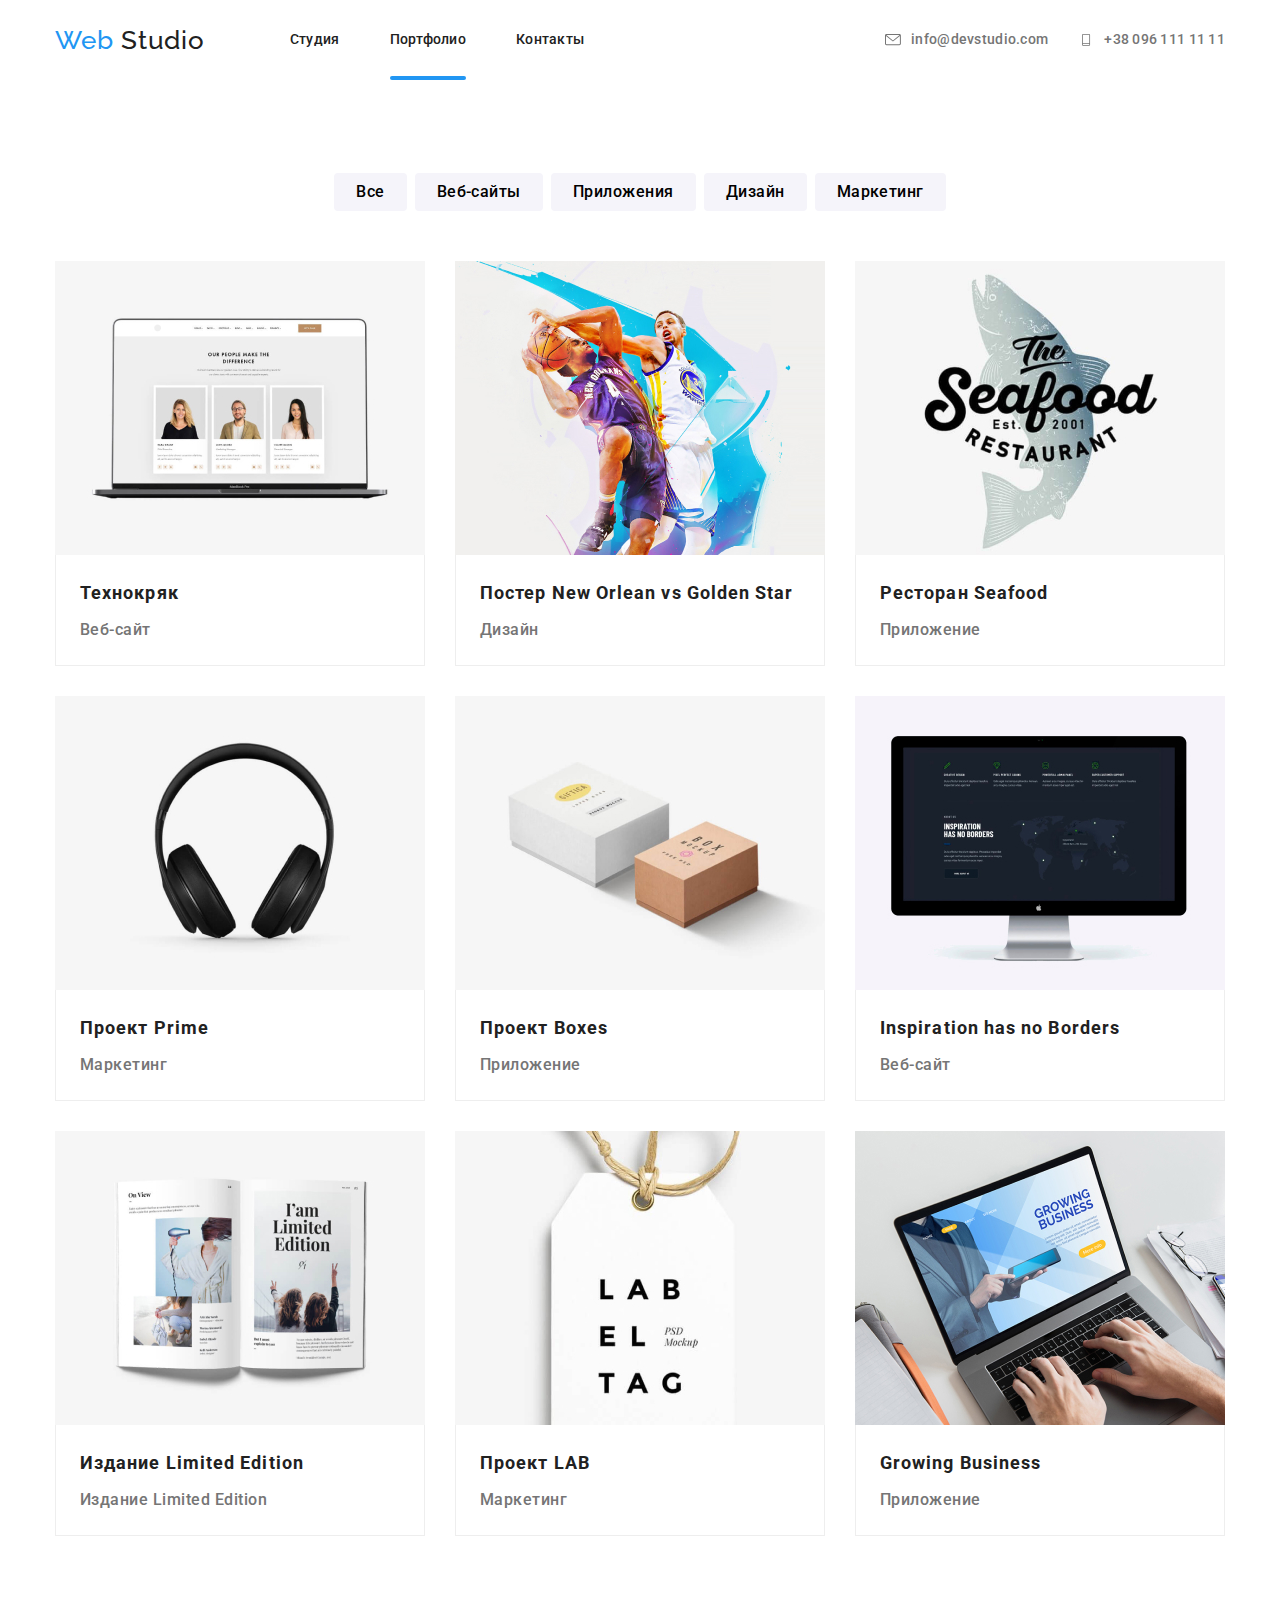
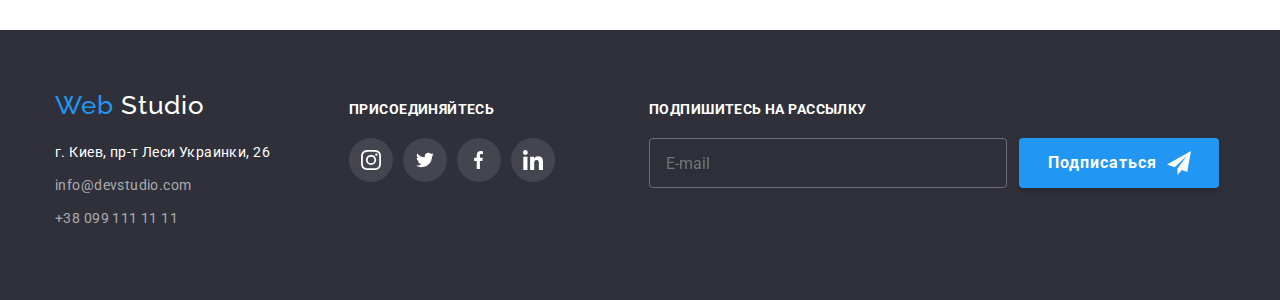
==== portfolio.html @ ef2b8e20 "Добавляет файлы Веб-студии" ====
<!DOCTYPE html>
<html lang="ru">
  <head>
    <meta charset="UTF-8" />
    <meta name="viewport" content="width=device-width, initial-scale=1.0" />
    <title>WebStudio</title>
    <link
      href="https://fonts.googleapis.com/css2?family=Raleway:wght@700&family=Roboto:wght@400;500;700;900&display=swap"
      rel="stylesheet"
    />
    <link rel="stylesheet" href="./css/normalize.css" />
    <link rel="stylesheet" href="./css/portfolio.min.css" />
  </head>

  <body>
    <header class="portfolio header">
      <div class="container">
        <nav class="navigation">
          <a class="logo link" href="./index.html" lang="en"
            ><span class="logo-web-part">Web </span>Studio</a
          >
          <ul class="site-nav list">
            <li class="nav-item">
              <a class="link" href="./index.html">Студия</a>
            </li>
            <li class="nav-item">
              <a class="link current" href="">Портфолио</a>
            </li>
            <li class="nav-item"><a class="link" href="">Контакты</a></li>
          </ul>
        </nav>
        <ul class="contacts-list list">
          <li class="contact-item">
            <a class="link" href="mailto:info@devstudio.com">
              <svg class="link-icon">
                <use href="./images/sprite.svg#icon-email-sign"></use>
              </svg>
              <span>info@devstudio.com</span>
            </a>
          </li>
          <li class="contact-item">
            <a class="link" href="tel:+380961111111">
              <svg class="link-icon">
                <use href="./images/sprite.svg#icon-phone-sign"></use>
              </svg>
              <span>+38 096 111 11 11</span></a
            >
          </li>
        </ul>
      </div>
    </header>

    <main>
      <div class="container">
        <h1 class="page-name">Портфолио</h1>

        <ul class="filters list">
          <li class="item">
            <button class="filter-button" type="button">Все</button>
          </li>
          <li class="item">
            <button class="filter-button" type="button">Веб-сайты</button>
          </li>
          <li class="item">
            <button class="filter-button" type="button">Приложения</button>
          </li>
          <li class="item">
            <button class="filter-button" type="button">Дизайн</button>
          </li>
          <li class="item">
            <button class="filter-button" type="button">Маркетинг</button>
          </li>
        </ul>
        <ul class="projects list">
          <li class="description">
            <a class="projects-item link" href="">
              <div class="project-card">
                <img
                  class="image"
                  src="./images/portfolio/technokryack.jpg"
                  alt="Ноутбук с открытым сайтом Технокряк"
                />
                <div class="overlay">
                  <p class="text">
                    Технокряк это современная площадка распространения
                    коронавируса. Компании используют эту платформу для
                    цифрового шпионажа и атак на защищённые сервера конкурентов.
                  </p>
                </div>
              </div>
              <div class="project-section">
                <h2 class="project-name">Технокряк</h2>
                <p class="project-type">Веб-сайт</p>
              </div>
            </a>
          </li>
          <li class="description">
            <a class="projects-item link" href="">
              <div class="project-card">
                <img
                  class="image"
                  src="./images/portfolio/new-orlean-vs-golden-star.jpg"
                  alt="Постер"
                />
                <div class="overlay">
                  <p class="text">
                    Технокряк это современная площадка распространения
                    коронавируса. Компании используют эту платформу для
                    цифрового шпионажа и атак на защищённые сервера конкурентов.
                  </p>
                </div>
              </div>
              <div class="project-section">
                <h2 class="project-name">
                  Постер <span lang="en">New Orlean vs Golden Star</span>
                </h2>
                <p class="project-type">Дизайн</p>
              </div>
            </a>
          </li>
          <li class="description">
            <a class="projects-item link" href="">
              <div class="project-card">
                <img
                  class="image"
                  src="./images/portfolio/sea-food-restaurant.jpg"
                  alt="Эмблема ресторана"
                />
                <div class="overlay">
                  <p class="text">
                    Технокряк это современная площадка распространения
                    коронавируса. Компании используют эту платформу для
                    цифрового шпионажа и атак на защищённые сервера конкурентов.
                  </p>
                </div>
              </div>
              <div class="project-section">
                <h2 class="project-name">
                  Ресторан <span lang="en">Seafood</span>
                </h2>
                <p class="project-type">Приложение</p>
              </div>
            </a>
          </li>
          <li class="description">
            <a class="projects-item link" href="">
              <div class="project-card">
                <img
                  class="image"
                  src="./images/portfolio/prime-project.jpg"
                  alt="Наушники"
                />
                <div class="overlay">
                  <p class="text">
                    Технокряк это современная площадка распространения
                    коронавируса. Компании используют эту платформу для
                    цифрового шпионажа и атак на защищённые сервера конкурентов.
                  </p>
                </div>
              </div>
              <div class="project-section">
                <h2 class="project-name">
                  Проект <span lang="en">Prime</span>
                </h2>
                <p class="project-type">Маркетинг</p>
              </div>
            </a>
          </li>
          <li class="description">
            <a class="projects-item link" href="">
              <div class="project-card">
                <img
                  class="image"
                  src="./images/portfolio/boxes-project.jpg"
                  alt="Коробки"
                />
                <div class="overlay">
                  <p class="text">
                    Технокряк это современная площадка распространения
                    коронавируса. Компании используют эту платформу для
                    цифрового шпионажа и атак на защищённые сервера конкурентов.
                  </p>
                </div>
              </div>
              <div class="project-section">
                <h2 class="project-name">
                  Проект <span lang="en">Boxes</span>
                </h2>
                <p class="project-type">Приложение</p>
              </div>
            </a>
          </li>
          <li class="description">
            <a class="projects-item link" href="">
              <div class="project-card">
                <img
                  class="image"
                  src="./images/portfolio/inspiration-has-no-borders.jpg"
                  alt="Экран компьютера с открытым приложением"
                />
                <div class="overlay">
                  <p class="text">
                    Технокряк это современная площадка распространения
                    коронавируса. Компании используют эту платформу для
                    цифрового шпионажа и атак на защищённые сервера конкурентов.
                  </p>
                </div>
              </div>
              <div class="project-section">
                <h2 class="project-name" lang="en">
                  Inspiration has no Borders
                </h2>
                <p class="project-type">Веб-сайт</p>
              </div>
            </a>
          </li>
          <li class="description">
            <a class="projects-item link" href="">
              <div class="project-card">
                <img
                  class="image"
                  src="./images/portfolio/limited-edition.jpg"
                  alt="Открытый журнал"
                />
                <div class="overlay">
                  <p class="text">
                    Технокряк это современная площадка распространения
                    коронавируса. Компании используют эту платформу для
                    цифрового шпионажа и атак на защищённые сервера конкурентов.
                  </p>
                </div>
              </div>
              <div class="project-section">
                <h2 class="project-name">
                  Издание <span lang="en">Limited Edition</span>
                </h2>
                <p class="project-type">Издание Limited Edition</p>
              </div>
            </a>
          </li>
          <li class="description">
            <a class="projects-item link" href="">
              <div class="project-card">
                <img
                  class="image"
                  src="./images/portfolio/lab-project.jpg"
                  alt="Эмблема проекта ЛАБ"
                />
                <div class="overlay">
                  <p class="text">
                    Технокряк это современная площадка распространения
                    коронавируса. Компании используют эту платформу для
                    цифрового шпионажа и атак на защищённые сервера конкурентов.
                  </p>
                </div>
              </div>
              <div class="project-section">
                <h2 class="project-name">Проект <span lang="en">LAB</span></h2>
                <p class="project-type">Маркетинг</p>
              </div>
            </a>
          </li>
          <li class="description">
            <a class="projects-item link" href="">
              <div class="project-card">
                <img
                  class="image"
                  src="./images/portfolio/groving-business.jpg"
                  alt="Экран ноутбука с главной страницей Growing Business"
                />
                <div class="overlay">
                  <p class="text">
                    Технокряк это современная площадка распространения
                    коронавируса. Компании используют эту платформу для
                    цифрового шпионажа и атак на защищённые сервера конкурентов.
                  </p>
                </div>
              </div>
              <div class="project-section">
                <h2 class="project-name" lang="en">Growing Business</h2>
                <p class="project-type">Приложение</p>
              </div>
            </a>
          </li>
        </ul>
      </div>
    </main>

    <footer class="footer">
      <div class="container">
        <div class="main-info-container">
          <a class="logo link footer" href="" lang="en"
            ><span class="logo-web-part">Web </span>Studio</a
          >
          <ul class="footer-contacts-list list">
            <li class="item">
              <address>
                <a
                  class="location link"
                  href="https://goo.gl/maps/ciebktakedEawtVe7"
                  target="_blank"
                  >г. Киев, пр-т Леси Украинки, 26</a
                >
              </address>
            </li>
            <li class="item">
              <a class="footer-contacts link" href="mailto:info@example.com"
                >info@devstudio.com</a
              >
            </li>
            <li class="item">
              <a class="footer-contacts link" href="tel:+380991111111"
                >+38 099 111 11 11</a
              >
            </li>
          </ul>
        </div>
        <div class="join-us-container">
          <p class="join-us-text">Присоединяйтесь</p>
          <ul class="social-nw list">
            <li class="item">
              <a
                class="social-nw-link"
                href=""
                aria-label="Страница в Инстаграм"
              >
                <svg class="nw-icon" width="20" height="20">
                  <use href="./images/sprite.svg#icon-instagram-icon"></use>
                </svg>
              </a>
            </li>
            <li class="item">
              <a class="social-nw-link" href="" aria-label="Страница в Твиттер">
                <svg class="nw-icon" width="20" height="16">
                  <use href="./images/sprite.svg#icon-twitter-icon"></use>
                </svg>
              </a>
            </li>
            <li class="item">
              <a class="social-nw-link" href="" aria-label="Страница в Фейсбук">
                <svg class="nw-icon" width="10" height="20">
                  <use href="./images/sprite.svg#icon-facebook-icon"></use>
                </svg>
              </a>
            </li>
            <li class="item">
              <a
                class="social-nw-link"
                href=""
                aria-label="Страница в ЛинкедИн"
              >
                <svg class="nw-icon" width="20" height="20">
                  <use href="./images/sprite.svg#icon-linkedin-icon"></use>
                </svg>
              </a>
            </li>
          </ul>
        </div>
        <div class="subscribe-container">
          <p class="join-us-text">Подпишитесь на рассылку</p>
          <form action="#" class="subscribe form">
            <label class="form-field">
              <input
                class="subscribe-email"
                id="email"
                type="email"
                name="email"
                id=""
                placeholder="E-mail"
              />
            </label>
            <button class="button" type="submit">Подписаться</button>
          </form>
        </div>
      </div>
    </footer>
  </body>
</html>
---- css/portfolio.min.css ----
.modal-close,.social-nw.list .social-nw-link{display:-webkit-box;display:-ms-flexbox;display:flex;-webkit-box-pack:center;-ms-flex-pack:center;justify-content:center;-webkit-box-align:center;-ms-flex-align:center;align-items:center}.site-nav .nav-item .link,.contact-item .link{font-weight:500;font-size:14px;line-height:1.14;letter-spacing:0.02em}html{-webkit-box-sizing:border-box;box-sizing:border-box}*,*::before,*::after{-webkit-box-sizing:inherit;box-sizing:inherit;margin:0;padding:0}body{color:#212121;background-color:#fff;font-family:Roboto}h1{margin-top:0;margin-bottom:0}.image{display:block}.list{list-style:none;padding-left:0;padding-right:0;margin-top:0;margin-bottom:0}.link{font-style:normal;text-decoration:none}.container{width:1200px;padding-right:15px;padding-left:15px;margin-right:auto;margin-left:auto}.section-title{font-weight:700;font-size:36px;line-height:1.16;letter-spacing:.03em;color:#212121;text-align:center;margin-bottom:50px}.button{color:#fff;background-color:#2196f3;font-weight:700;font-size:16px;line-height:1.88;letter-spacing:.06em;text-align:center;-webkit-box-shadow:0px 4px 4px rgba(0,0,0,0.15);box-shadow:0px 4px 4px rgba(0,0,0,0.15);border-radius:4px;border:transparent;padding-top:10px;padding-right:32px;padding-bottom:10px;padding-left:32px;cursor:pointer}.button:active,.button:enabled{outline:none}.backdrop{position:fixed;top:0;left:0;width:100%;height:100%;background:rgba(0,0,0,0.2)}.is-hidden{opacity:0;visibility:hidden;pointer-events:none}.modal{position:absolute;top:50%;left:50%;-webkit-transform:translate(-50%, -50%);transform:translate(-50%, -50%);width:528px;height:581px;background-color:#ffffff;padding:40px}.modal .headline{font-weight:700;font-size:20px;line-height:1.15;letter-spacing:.03em;margin-bottom:30px}.close-icon{fill:#000000}.modal-close{position:absolute;top:8px;right:8px;width:30px;height:30px;border:1px solid rgba(0,0,0,0.1);border-radius:50%;background:transparent;cursor:pointer}.modal-close:active{outline:none}.modal-close:hover .close-icon,.modal-close:focus .close-icon{fill:#2196f3}.modal-form{display:-webkit-box;display:-ms-flexbox;display:flex;-webkit-box-pack:center;-ms-flex-pack:center;justify-content:center;-ms-flex-wrap:wrap;flex-wrap:wrap}.modal-form .form-input{width:448px;height:40px;padding-left:42px;background:transparent;border:1px solid rgba(33,33,33,0.2);-webkit-box-sizing:border-box;box-sizing:border-box;border-radius:4px;font-weight:400;font-size:14px;line-height:1.14;letter-spacing:.01em;-webkit-transition:border-color 250ms cubic-bezier(0.4, 0, 0.2, 1);transition:border-color 250ms cubic-bezier(0.4, 0, 0.2, 1)}.modal-form .form-input:focus{border-color:#2196f3;outline:none}.modal-form .form-input:not(:placeholder-shown) ~ .form-lable{-webkit-transform:translate(-43px, -43px);transform:translate(-43px, -43px)}.form-comment{width:448px;height:120px;padding:12px 16px;resize:none;margin-bottom:20px;background:transparent;border:1px solid rgba(33,33,33,0.2);-webkit-box-sizing:border-box;box-sizing:border-box;border-radius:4px;font-weight:400;font-size:14px;line-height:1.14;letter-spacing:.01em;-webkit-transition:border-color 250ms cubic-bezier(0.4, 0, 0.2, 1);transition:border-color 250ms cubic-bezier(0.4, 0, 0.2, 1)}.form-comment:focus{border-color:#2196f3;outline:none}.icon{fill:#212121;width:12px;height:12px;position:absolute;top:50%;left:19px;-webkit-transform:translateY(-50%);transform:translateY(-50%);-webkit-transition:fill 250ms cubic-bezier(0.4, 0, 0.2, 1);transition:fill 250ms cubic-bezier(0.4, 0, 0.2, 1)}.form-field{position:relative;margin-bottom:28px}.form-field:focus-within>.icon{fill:#2196f3}.form-field:focus-within>.form-lable{-webkit-transform:translate(-43px, -43px);transform:translate(-43px, -43px)}.form-field:focus-within>.form-lable{color:#2196f3}.form-lable{position:absolute;top:50%;left:42px;-webkit-transform:translateY(-50%);transform:translateY(-50%);-webkit-transition:folor 250ms cubic-bezier(0.4, 0, 0.2, 1),-webkit-transform 250ms cubic-bezier(0.4, 0, 0.2, 1);transition:folor 250ms cubic-bezier(0.4, 0, 0.2, 1),-webkit-transform 250ms cubic-bezier(0.4, 0, 0.2, 1);transition:transform 250ms cubic-bezier(0.4, 0, 0.2, 1),folor 250ms cubic-bezier(0.4, 0, 0.2, 1);transition:transform 250ms cubic-bezier(0.4, 0, 0.2, 1),folor 250ms cubic-bezier(0.4, 0, 0.2, 1),-webkit-transform 250ms cubic-bezier(0.4, 0, 0.2, 1)}.checkbox-label{display:-webkit-box;display:-ms-flexbox;display:flex;-webkit-box-align:center;-ms-flex-align:center;align-items:center;margin-bottom:30px;cursor:pointer}.checkbox-label .checkbox{-webkit-appearance:none;-moz-appearance:none;appearance:none;position:absolute}.agree-text{font-weight:400;font-size:14px;line-height:1.71;letter-spacing:.03em;color:#757575}.agree-text>a{text-decoration:underline;color:#2196f3}.checkbox-icon{display:inline-block;width:16px;height:15px;border:2px solid #212121;border-radius:4px;margin-right:7px}.checkbox-label .checkbox:checked+.checkbox-icon{background-color:#2196f3;background-image:url(../images/icon-check.svg);background-size:contain;background-origin:border-box;border-color:#2196f3}.social-nw.list{display:-webkit-box;display:-ms-flexbox;display:flex;-webkit-box-pack:center;-ms-flex-pack:center;justify-content:center;width:206px;margin-right:auto;margin-left:auto}.social-nw.list .item{-webkit-box-align:center;-ms-flex-align:center;align-items:center}.social-nw.list .item:not(:last-child){margin-right:10px}.social-nw.list .social-nw-link{width:44px;height:44px;border-radius:50%;-webkit-transition:background-color 250ms cubic-bezier(0.4, 0, 0.2, 1);transition:background-color 250ms cubic-bezier(0.4, 0, 0.2, 1)}.social-nw.list .social-nw-link:hover,.social-nw.list .social-nw-link:focus{background-color:#2196f3}.social-nw.list .social-nw-link .nw-icon{display:block;cursor:pointer;fill:#afb1b8;-webkit-transition:fill 250ms cubic-bezier(0.4, 0, 0.2, 1);transition:fill 250ms cubic-bezier(0.4, 0, 0.2, 1)}.social-nw.list .social-nw-link:hover .nw-icon,.social-nw.list .social-nw-link:focus .nw-icon{fill:#ffffff}.logo{color:#212121;font-family:Raleway;font-weight:500;font-size:26px;line-height:1.19;letter-spacing:.03em;margin-right:85px}.logo-web-part{color:#2196f3}.header .container{display:-webkit-box;display:-ms-flexbox;display:flex;-webkit-box-align:center;-ms-flex-align:center;align-items:center}.navigation{display:-webkit-box;display:-ms-flexbox;display:flex;-webkit-box-align:center;-ms-flex-align:center;align-items:center}.site-nav{display:-webkit-box;display:-ms-flexbox;display:flex}.site-nav .nav-item .link{display:block;padding-top:32px;padding-bottom:32px;color:#212121}.site-nav .nav-item .link:hover,.site-nav .nav-item .link:focus{color:#2196f3}.site-nav .nav-item .link.current{position:relative}.site-nav .nav-item .link.current::after{position:absolute;left:0;bottom:0;content:"";display:inline-block;height:4px;width:100%;background-color:#2196f3;border-radius:2px;-webkit-transform:scaleX(1);transform:scaleX(1);-webkit-transition:-webkit-transform 250ms cubic-bezier(0.4, 0, 0.2, 1);transition:-webkit-transform 250ms cubic-bezier(0.4, 0, 0.2, 1);transition:transform 250ms cubic-bezier(0.4, 0, 0.2, 1);transition:transform 250ms cubic-bezier(0.4, 0, 0.2, 1), -webkit-transform 250ms cubic-bezier(0.4, 0, 0.2, 1)}.site-nav .nav-item .link.current:hover::after,.site-nav .nav-item .link.current:focus::after{-webkit-transform:scaleX(0.5);transform:scaleX(0.5)}.site-nav .nav-item:not(:last-child){margin-right:50px}.contacts-list{display:-webkit-box;display:-ms-flexbox;display:flex;margin-left:auto}.link-cont{display:inline}.link-icon{width:16px;height:12px;display:inline-block;cursor:pointer;fill:#757575;margin-right:10px;-webkit-transition:fill 250ms cubic-bezier(0.4, 0, 0.2, 1);transition:fill 250ms cubic-bezier(0.4, 0, 0.2, 1)}.contact-item:not(:last-child){margin-right:30px}.contact-item .link{display:-webkit-inline-box;display:-ms-inline-flexbox;display:inline-flex;-webkit-box-align:center;-ms-flex-align:center;align-items:center;padding-top:32px;padding-bottom:32px;color:#757575;-webkit-transition:color 250ms cubic-bezier(0.4, 0, 0.2, 1);transition:color 250ms cubic-bezier(0.4, 0, 0.2, 1)}.contact-item .link:hover,.contact-item .link:focus{color:#2196f3}.contact-item .link:hover .link-icon,.contact-item .link:focus .link-icon{fill:#2196f3}.portfolio.header{margin-bottom:93px}.container .page-name{display:none}.filters.list{display:-webkit-box;display:-ms-flexbox;display:flex;-webkit-box-pack:center;-ms-flex-pack:center;justify-content:center;margin-bottom:50px}.filters .item:not(:last-child){margin-right:8px}.filter-button{font-weight:500;font-size:16px;line-height:1.63;letter-spacing:.03em;text-align:center;background-color:#f5f4fa;border-radius:4px;padding-left:22px;padding-right:22px;padding-top:6px;padding-bottom:6px;border:none;-webkit-transition:background-color 250ms cubic-bezier(0.4, 0, 0.2, 1),color 250ms cubic-bezier(0.4, 0, 0.2, 1),-webkit-box-shadow 250ms cubic-bezier(0.4, 0, 0.2, 1);transition:background-color 250ms cubic-bezier(0.4, 0, 0.2, 1),color 250ms cubic-bezier(0.4, 0, 0.2, 1),-webkit-box-shadow 250ms cubic-bezier(0.4, 0, 0.2, 1);transition:background-color 250ms cubic-bezier(0.4, 0, 0.2, 1),color 250ms cubic-bezier(0.4, 0, 0.2, 1),box-shadow 250ms cubic-bezier(0.4, 0, 0.2, 1);transition:background-color 250ms cubic-bezier(0.4, 0, 0.2, 1),color 250ms cubic-bezier(0.4, 0, 0.2, 1),box-shadow 250ms cubic-bezier(0.4, 0, 0.2, 1),-webkit-box-shadow 250ms cubic-bezier(0.4, 0, 0.2, 1)}.filter-button:hover,.filter-button:focus{background-color:#2196f3;color:#fff;background:#2196f3;-webkit-box-shadow:0px 2px 2px rgba(0,0,0,0.12),0px 1px 2px rgba(0,0,0,0.08),0px 3px 1px rgba(0,0,0,0.1);box-shadow:0px 2px 2px rgba(0,0,0,0.12),0px 1px 2px rgba(0,0,0,0.08),0px 3px 1px rgba(0,0,0,0.1)}.projects.list{display:-webkit-box;display:-ms-flexbox;display:flex;-ms-flex-wrap:wrap;flex-wrap:wrap;margin-bottom:94px}.projects.list .description{width:calc((100% - 60px) / 3)}.projects.list .description:hover{-webkit-box-shadow:1px 4px 6px rgba(0,0,0,0.16),0px 4px 4px rgba(0,0,0,0.06),0px 1px 1px rgba(0,0,0,0.12);box-shadow:1px 4px 6px rgba(0,0,0,0.16),0px 4px 4px rgba(0,0,0,0.06),0px 1px 1px rgba(0,0,0,0.12)}.projects.list .description:not(:nth-child(3n)){margin-right:30px}.projects.list .description:not(:nth-last-child(-n+3)){margin-bottom:30px}.project-section{border:1px solid #eeeeee;border-top:none;padding-top:20px;padding-bottom:20px}.project-name{font-weight:700;font-size:18px;line-height:2;letter-spacing:.06em;color:#212121;margin-bottom:4px;padding-left:24px}.project-type{font-weight:500;font-size:16px;line-height:1.88;letter-spacing:.03em;color:#757575;padding-left:24px}.project-description{font-weight:500;font-size:18px;line-height:1.56;letter-spacing:.03em;color:#212121;padding-left:24px;padding-right:24px;top:63px}.project-card{position:relative;overflow:hidden}.project-card .overlay{position:absolute;width:100%;height:100%;bottom:0;left:0;-webkit-transform:translatey(100%);transform:translatey(100%);-webkit-transition:-webkit-transform 250ms cubic-bezier(0.4, 0, 0.2, 1);transition:-webkit-transform 250ms cubic-bezier(0.4, 0, 0.2, 1);transition:transform 250ms cubic-bezier(0.4, 0, 0.2, 1);transition:transform 250ms cubic-bezier(0.4, 0, 0.2, 1), -webkit-transform 250ms cubic-bezier(0.4, 0, 0.2, 1);background-image:-webkit-gradient(linear, left top, left bottom, from(rgba(33,150,243,0.9)), to(rgba(33,150,243,0.9)));background-image:linear-gradient(rgba(33,150,243,0.9), rgba(33,150,243,0.9));padding-top:63px;padding-bottom:63px}.project-card .text{font-weight:500;font-size:18px;line-height:1.56;letter-spacing:.03em;color:#ffffff;padding-left:24px;padding-right:24px;top:63px}.projects-item.link:hover .project-card .overlay,.projects-item.link:focus .project-card .overlay{-webkit-transform:translatey(0);transform:translatey(0)}footer{background-color:#2f303a}footer .container{display:-webkit-box;display:-ms-flexbox;display:flex;padding-top:60px;padding-bottom:60px;-webkit-box-align:baseline;-ms-flex-align:baseline;align-items:baseline}footer .social-nw.list .social-nw-link{background-color:rgba(255,255,255,0.1)}footer .social-nw.list .social-nw-link .nw-icon{fill:#ffffff}footer .logo{color:#fff}footer .logo.link{display:inline-block;margin-bottom:20px;margin-right:auto}.main-info-container{margin-right:69px;padding-right:10px}.footer-contacts-list{font-weight:400;font-size:14px;line-height:1.71;letter-spacing:.03em;text-decoration:none}.footer-contacts-list .item{margin-bottom:9px}.location{color:#fff}.footer-contacts{color:rgba(255,255,255,0.6)}.join-us-container{margin-right:94px}.join-us-text{font-weight:700;font-size:14px;line-height:1.14;letter-spacing:.03em;text-transform:uppercase;color:#ffffff;margin-bottom:20px}.subscribe.form{display:-webkit-box;display:-ms-flexbox;display:flex;-webkit-box-align:start;-ms-flex-align:start;align-items:flex-start}.subscribe .form-field{display:-webkit-box;display:-ms-flexbox;display:flex;-webkit-box-orient:vertical;-webkit-box-direction:normal;-ms-flex-direction:column;flex-direction:column;margin-right:12px}.subscribe .button{padding-top:10px;padding-bottom:10px;padding-left:29px;padding-right:28px;display:-webkit-inline-box;display:-ms-inline-flexbox;display:inline-flex;-webkit-box-align:center;-ms-flex-align:center;align-items:center}.subscribe .button::after{content:"";display:inline-block;margin-left:10px;width:24px;height:24px;background-image:url(../images/icon-send.svg)}.subscribe-email{width:358px;height:50px;border:1px solid rgba(255,255,255,0.3);-webkit-filter:drop-shadow(0px 4px 4px rgba(0,0,0,0.15));filter:drop-shadow(0px 4px 4px rgba(0,0,0,0.15));border-radius:4px;padding:15px 16px;background-color:transparent;color:#fff}.subscribe-email:focus{outline:none}
/*# sourceMappingURL=portfolio.min.css.map */
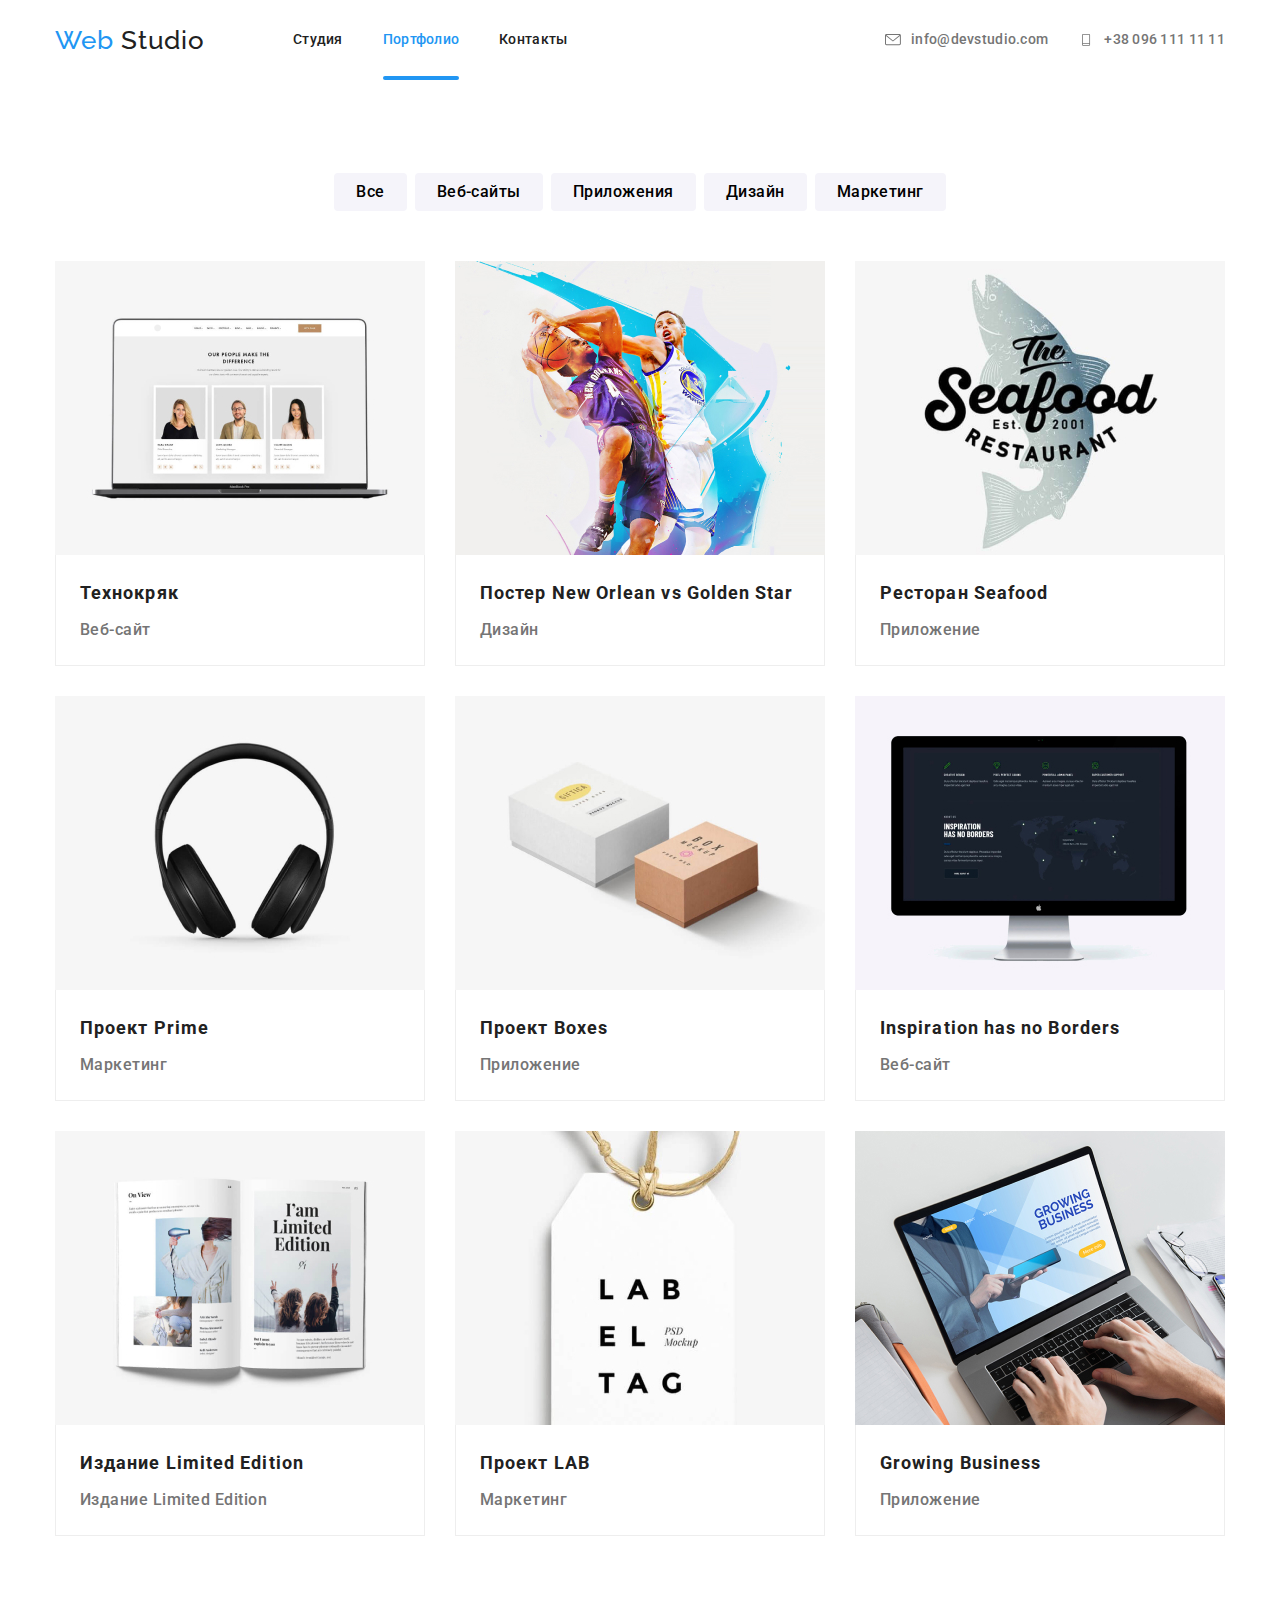
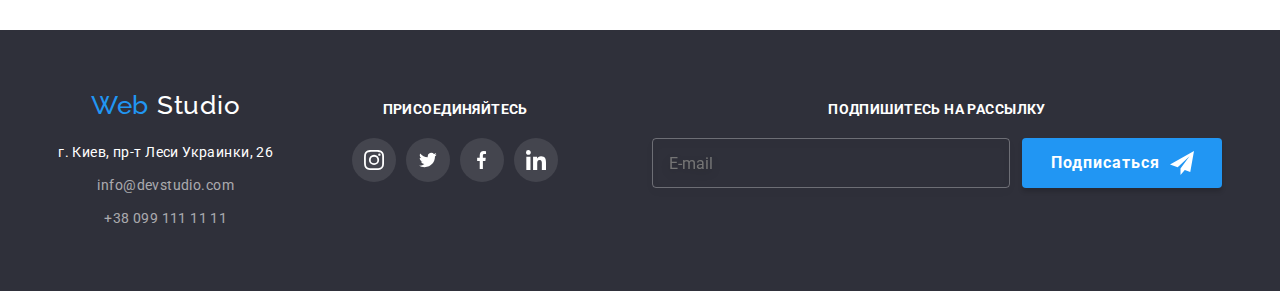
==== commit 99f03bb5: "Добавляет верстку страницы с портфолио для мобильной и таблет версий" ====
--- a/portfolio.html
+++ b/portfolio.html
@@ -15,38 +15,60 @@
   <body>
     <header class="portfolio header">
       <div class="container">
-        <nav class="navigation">
+        <nav class="logo-nav">
           <a class="logo link" href="./index.html" lang="en"
             ><span class="logo-web-part">Web </span>Studio</a
           >
-          <ul class="site-nav list">
-            <li class="nav-item">
-              <a class="link" href="./index.html">Студия</a>
-            </li>
-            <li class="nav-item">
-              <a class="link current" href="">Портфолио</a>
-            </li>
-            <li class="nav-item"><a class="link" href="">Контакты</a></li>
+          <button
+            class="menu-button"
+            type="button"
+            data-menu-button
+            aria-expanded="false"
+          >
+            <svg
+              width="40px"
+              height="40px"
+              aria-label="Переключатель мобильного меню"
+            >
+              <use class="icon-menu" href="./images/sprite.svg#icon-menu"></use>
+              <use
+                class="icon-cross"
+                href="./images/sprite.svg#icon-close"
+              ></use>
+            </svg>
+          </button>
+        </nav>
+        <div class="menu-container" data-menu>
+          <nav class="navigation">
+            <ul class="site-nav list">
+              <li class="nav-item">
+                <a class="link" href="./index.html">Студия</a>
+              </li>
+              <li class="nav-item">
+                <a class="link current" href="">Портфолио</a>
+              </li>
+              <li class="nav-item"><a class="link" href="">Контакты</a></li>
+            </ul>
+          </nav>
+          <ul class="contacts-list list">
+            <li class="contact-item">
+              <a class="link" href="mailto:info@devstudio.com">
+                <svg class="link-icon">
+                  <use href="./images/sprite.svg#icon-email-sign"></use>
+                </svg>
+                <span>info@devstudio.com</span>
+              </a>
+            </li>
+            <li class="contact-item">
+              <a class="link" href="tel:+380961111111">
+                <svg class="link-icon">
+                  <use href="./images/sprite.svg#icon-phone-sign"></use>
+                </svg>
+                <span>+38 096 111 11 11</span></a
+              >
+            </li>
           </ul>
-        </nav>
-        <ul class="contacts-list list">
-          <li class="contact-item">
-            <a class="link" href="mailto:info@devstudio.com">
-              <svg class="link-icon">
-                <use href="./images/sprite.svg#icon-email-sign"></use>
-              </svg>
-              <span>info@devstudio.com</span>
-            </a>
-          </li>
-          <li class="contact-item">
-            <a class="link" href="tel:+380961111111">
-              <svg class="link-icon">
-                <use href="./images/sprite.svg#icon-phone-sign"></use>
-              </svg>
-              <span>+38 096 111 11 11</span></a
-            >
-          </li>
-        </ul>
+        </div>
       </div>
     </header>
 
--- a/css/portfolio.min.css
+++ b/css/portfolio.min.css
@@ -1,2 +1,2 @@
-.modal-close,.social-nw.list .social-nw-link{display:-webkit-box;display:-ms-flexbox;display:flex;-webkit-box-pack:center;-ms-flex-pack:center;justify-content:center;-webkit-box-align:center;-ms-flex-align:center;align-items:center}.site-nav .nav-item .link,.contact-item .link{font-weight:500;font-size:14px;line-height:1.14;letter-spacing:0.02em}html{-webkit-box-sizing:border-box;box-sizing:border-box}*,*::before,*::after{-webkit-box-sizing:inherit;box-sizing:inherit;margin:0;padding:0}body{color:#212121;background-color:#fff;font-family:Roboto}h1{margin-top:0;margin-bottom:0}.image{display:block}.list{list-style:none;padding-left:0;padding-right:0;margin-top:0;margin-bottom:0}.link{font-style:normal;text-decoration:none}.container{width:1200px;padding-right:15px;padding-left:15px;margin-right:auto;margin-left:auto}.section-title{font-weight:700;font-size:36px;line-height:1.16;letter-spacing:.03em;color:#212121;text-align:center;margin-bottom:50px}.button{color:#fff;background-color:#2196f3;font-weight:700;font-size:16px;line-height:1.88;letter-spacing:.06em;text-align:center;-webkit-box-shadow:0px 4px 4px rgba(0,0,0,0.15);box-shadow:0px 4px 4px rgba(0,0,0,0.15);border-radius:4px;border:transparent;padding-top:10px;padding-right:32px;padding-bottom:10px;padding-left:32px;cursor:pointer}.button:active,.button:enabled{outline:none}.backdrop{position:fixed;top:0;left:0;width:100%;height:100%;background:rgba(0,0,0,0.2)}.is-hidden{opacity:0;visibility:hidden;pointer-events:none}.modal{position:absolute;top:50%;left:50%;-webkit-transform:translate(-50%, -50%);transform:translate(-50%, -50%);width:528px;height:581px;background-color:#ffffff;padding:40px}.modal .headline{font-weight:700;font-size:20px;line-height:1.15;letter-spacing:.03em;margin-bottom:30px}.close-icon{fill:#000000}.modal-close{position:absolute;top:8px;right:8px;width:30px;height:30px;border:1px solid rgba(0,0,0,0.1);border-radius:50%;background:transparent;cursor:pointer}.modal-close:active{outline:none}.modal-close:hover .close-icon,.modal-close:focus .close-icon{fill:#2196f3}.modal-form{display:-webkit-box;display:-ms-flexbox;display:flex;-webkit-box-pack:center;-ms-flex-pack:center;justify-content:center;-ms-flex-wrap:wrap;flex-wrap:wrap}.modal-form .form-input{width:448px;height:40px;padding-left:42px;background:transparent;border:1px solid rgba(33,33,33,0.2);-webkit-box-sizing:border-box;box-sizing:border-box;border-radius:4px;font-weight:400;font-size:14px;line-height:1.14;letter-spacing:.01em;-webkit-transition:border-color 250ms cubic-bezier(0.4, 0, 0.2, 1);transition:border-color 250ms cubic-bezier(0.4, 0, 0.2, 1)}.modal-form .form-input:focus{border-color:#2196f3;outline:none}.modal-form .form-input:not(:placeholder-shown) ~ .form-lable{-webkit-transform:translate(-43px, -43px);transform:translate(-43px, -43px)}.form-comment{width:448px;height:120px;padding:12px 16px;resize:none;margin-bottom:20px;background:transparent;border:1px solid rgba(33,33,33,0.2);-webkit-box-sizing:border-box;box-sizing:border-box;border-radius:4px;font-weight:400;font-size:14px;line-height:1.14;letter-spacing:.01em;-webkit-transition:border-color 250ms cubic-bezier(0.4, 0, 0.2, 1);transition:border-color 250ms cubic-bezier(0.4, 0, 0.2, 1)}.form-comment:focus{border-color:#2196f3;outline:none}.icon{fill:#212121;width:12px;height:12px;position:absolute;top:50%;left:19px;-webkit-transform:translateY(-50%);transform:translateY(-50%);-webkit-transition:fill 250ms cubic-bezier(0.4, 0, 0.2, 1);transition:fill 250ms cubic-bezier(0.4, 0, 0.2, 1)}.form-field{position:relative;margin-bottom:28px}.form-field:focus-within>.icon{fill:#2196f3}.form-field:focus-within>.form-lable{-webkit-transform:translate(-43px, -43px);transform:translate(-43px, -43px)}.form-field:focus-within>.form-lable{color:#2196f3}.form-lable{position:absolute;top:50%;left:42px;-webkit-transform:translateY(-50%);transform:translateY(-50%);-webkit-transition:folor 250ms cubic-bezier(0.4, 0, 0.2, 1),-webkit-transform 250ms cubic-bezier(0.4, 0, 0.2, 1);transition:folor 250ms cubic-bezier(0.4, 0, 0.2, 1),-webkit-transform 250ms cubic-bezier(0.4, 0, 0.2, 1);transition:transform 250ms cubic-bezier(0.4, 0, 0.2, 1),folor 250ms cubic-bezier(0.4, 0, 0.2, 1);transition:transform 250ms cubic-bezier(0.4, 0, 0.2, 1),folor 250ms cubic-bezier(0.4, 0, 0.2, 1),-webkit-transform 250ms cubic-bezier(0.4, 0, 0.2, 1)}.checkbox-label{display:-webkit-box;display:-ms-flexbox;display:flex;-webkit-box-align:center;-ms-flex-align:center;align-items:center;margin-bottom:30px;cursor:pointer}.checkbox-label .checkbox{-webkit-appearance:none;-moz-appearance:none;appearance:none;position:absolute}.agree-text{font-weight:400;font-size:14px;line-height:1.71;letter-spacing:.03em;color:#757575}.agree-text>a{text-decoration:underline;color:#2196f3}.checkbox-icon{display:inline-block;width:16px;height:15px;border:2px solid #212121;border-radius:4px;margin-right:7px}.checkbox-label .checkbox:checked+.checkbox-icon{background-color:#2196f3;background-image:url(../images/icon-check.svg);background-size:contain;background-origin:border-box;border-color:#2196f3}.social-nw.list{display:-webkit-box;display:-ms-flexbox;display:flex;-webkit-box-pack:center;-ms-flex-pack:center;justify-content:center;width:206px;margin-right:auto;margin-left:auto}.social-nw.list .item{-webkit-box-align:center;-ms-flex-align:center;align-items:center}.social-nw.list .item:not(:last-child){margin-right:10px}.social-nw.list .social-nw-link{width:44px;height:44px;border-radius:50%;-webkit-transition:background-color 250ms cubic-bezier(0.4, 0, 0.2, 1);transition:background-color 250ms cubic-bezier(0.4, 0, 0.2, 1)}.social-nw.list .social-nw-link:hover,.social-nw.list .social-nw-link:focus{background-color:#2196f3}.social-nw.list .social-nw-link .nw-icon{display:block;cursor:pointer;fill:#afb1b8;-webkit-transition:fill 250ms cubic-bezier(0.4, 0, 0.2, 1);transition:fill 250ms cubic-bezier(0.4, 0, 0.2, 1)}.social-nw.list .social-nw-link:hover .nw-icon,.social-nw.list .social-nw-link:focus .nw-icon{fill:#ffffff}.logo{color:#212121;font-family:Raleway;font-weight:500;font-size:26px;line-height:1.19;letter-spacing:.03em;margin-right:85px}.logo-web-part{color:#2196f3}.header .container{display:-webkit-box;display:-ms-flexbox;display:flex;-webkit-box-align:center;-ms-flex-align:center;align-items:center}.navigation{display:-webkit-box;display:-ms-flexbox;display:flex;-webkit-box-align:center;-ms-flex-align:center;align-items:center}.site-nav{display:-webkit-box;display:-ms-flexbox;display:flex}.site-nav .nav-item .link{display:block;padding-top:32px;padding-bottom:32px;color:#212121}.site-nav .nav-item .link:hover,.site-nav .nav-item .link:focus{color:#2196f3}.site-nav .nav-item .link.current{position:relative}.site-nav .nav-item .link.current::after{position:absolute;left:0;bottom:0;content:"";display:inline-block;height:4px;width:100%;background-color:#2196f3;border-radius:2px;-webkit-transform:scaleX(1);transform:scaleX(1);-webkit-transition:-webkit-transform 250ms cubic-bezier(0.4, 0, 0.2, 1);transition:-webkit-transform 250ms cubic-bezier(0.4, 0, 0.2, 1);transition:transform 250ms cubic-bezier(0.4, 0, 0.2, 1);transition:transform 250ms cubic-bezier(0.4, 0, 0.2, 1), -webkit-transform 250ms cubic-bezier(0.4, 0, 0.2, 1)}.site-nav .nav-item .link.current:hover::after,.site-nav .nav-item .link.current:focus::after{-webkit-transform:scaleX(0.5);transform:scaleX(0.5)}.site-nav .nav-item:not(:last-child){margin-right:50px}.contacts-list{display:-webkit-box;display:-ms-flexbox;display:flex;margin-left:auto}.link-cont{display:inline}.link-icon{width:16px;height:12px;display:inline-block;cursor:pointer;fill:#757575;margin-right:10px;-webkit-transition:fill 250ms cubic-bezier(0.4, 0, 0.2, 1);transition:fill 250ms cubic-bezier(0.4, 0, 0.2, 1)}.contact-item:not(:last-child){margin-right:30px}.contact-item .link{display:-webkit-inline-box;display:-ms-inline-flexbox;display:inline-flex;-webkit-box-align:center;-ms-flex-align:center;align-items:center;padding-top:32px;padding-bottom:32px;color:#757575;-webkit-transition:color 250ms cubic-bezier(0.4, 0, 0.2, 1);transition:color 250ms cubic-bezier(0.4, 0, 0.2, 1)}.contact-item .link:hover,.contact-item .link:focus{color:#2196f3}.contact-item .link:hover .link-icon,.contact-item .link:focus .link-icon{fill:#2196f3}.portfolio.header{margin-bottom:93px}.container .page-name{display:none}.filters.list{display:-webkit-box;display:-ms-flexbox;display:flex;-webkit-box-pack:center;-ms-flex-pack:center;justify-content:center;margin-bottom:50px}.filters .item:not(:last-child){margin-right:8px}.filter-button{font-weight:500;font-size:16px;line-height:1.63;letter-spacing:.03em;text-align:center;background-color:#f5f4fa;border-radius:4px;padding-left:22px;padding-right:22px;padding-top:6px;padding-bottom:6px;border:none;-webkit-transition:background-color 250ms cubic-bezier(0.4, 0, 0.2, 1),color 250ms cubic-bezier(0.4, 0, 0.2, 1),-webkit-box-shadow 250ms cubic-bezier(0.4, 0, 0.2, 1);transition:background-color 250ms cubic-bezier(0.4, 0, 0.2, 1),color 250ms cubic-bezier(0.4, 0, 0.2, 1),-webkit-box-shadow 250ms cubic-bezier(0.4, 0, 0.2, 1);transition:background-color 250ms cubic-bezier(0.4, 0, 0.2, 1),color 250ms cubic-bezier(0.4, 0, 0.2, 1),box-shadow 250ms cubic-bezier(0.4, 0, 0.2, 1);transition:background-color 250ms cubic-bezier(0.4, 0, 0.2, 1),color 250ms cubic-bezier(0.4, 0, 0.2, 1),box-shadow 250ms cubic-bezier(0.4, 0, 0.2, 1),-webkit-box-shadow 250ms cubic-bezier(0.4, 0, 0.2, 1)}.filter-button:hover,.filter-button:focus{background-color:#2196f3;color:#fff;background:#2196f3;-webkit-box-shadow:0px 2px 2px rgba(0,0,0,0.12),0px 1px 2px rgba(0,0,0,0.08),0px 3px 1px rgba(0,0,0,0.1);box-shadow:0px 2px 2px rgba(0,0,0,0.12),0px 1px 2px rgba(0,0,0,0.08),0px 3px 1px rgba(0,0,0,0.1)}.projects.list{display:-webkit-box;display:-ms-flexbox;display:flex;-ms-flex-wrap:wrap;flex-wrap:wrap;margin-bottom:94px}.projects.list .description{width:calc((100% - 60px) / 3)}.projects.list .description:hover{-webkit-box-shadow:1px 4px 6px rgba(0,0,0,0.16),0px 4px 4px rgba(0,0,0,0.06),0px 1px 1px rgba(0,0,0,0.12);box-shadow:1px 4px 6px rgba(0,0,0,0.16),0px 4px 4px rgba(0,0,0,0.06),0px 1px 1px rgba(0,0,0,0.12)}.projects.list .description:not(:nth-child(3n)){margin-right:30px}.projects.list .description:not(:nth-last-child(-n+3)){margin-bottom:30px}.project-section{border:1px solid #eeeeee;border-top:none;padding-top:20px;padding-bottom:20px}.project-name{font-weight:700;font-size:18px;line-height:2;letter-spacing:.06em;color:#212121;margin-bottom:4px;padding-left:24px}.project-type{font-weight:500;font-size:16px;line-height:1.88;letter-spacing:.03em;color:#757575;padding-left:24px}.project-description{font-weight:500;font-size:18px;line-height:1.56;letter-spacing:.03em;color:#212121;padding-left:24px;padding-right:24px;top:63px}.project-card{position:relative;overflow:hidden}.project-card .overlay{position:absolute;width:100%;height:100%;bottom:0;left:0;-webkit-transform:translatey(100%);transform:translatey(100%);-webkit-transition:-webkit-transform 250ms cubic-bezier(0.4, 0, 0.2, 1);transition:-webkit-transform 250ms cubic-bezier(0.4, 0, 0.2, 1);transition:transform 250ms cubic-bezier(0.4, 0, 0.2, 1);transition:transform 250ms cubic-bezier(0.4, 0, 0.2, 1), -webkit-transform 250ms cubic-bezier(0.4, 0, 0.2, 1);background-image:-webkit-gradient(linear, left top, left bottom, from(rgba(33,150,243,0.9)), to(rgba(33,150,243,0.9)));background-image:linear-gradient(rgba(33,150,243,0.9), rgba(33,150,243,0.9));padding-top:63px;padding-bottom:63px}.project-card .text{font-weight:500;font-size:18px;line-height:1.56;letter-spacing:.03em;color:#ffffff;padding-left:24px;padding-right:24px;top:63px}.projects-item.link:hover .project-card .overlay,.projects-item.link:focus .project-card .overlay{-webkit-transform:translatey(0);transform:translatey(0)}footer{background-color:#2f303a}footer .container{display:-webkit-box;display:-ms-flexbox;display:flex;padding-top:60px;padding-bottom:60px;-webkit-box-align:baseline;-ms-flex-align:baseline;align-items:baseline}footer .social-nw.list .social-nw-link{background-color:rgba(255,255,255,0.1)}footer .social-nw.list .social-nw-link .nw-icon{fill:#ffffff}footer .logo{color:#fff}footer .logo.link{display:inline-block;margin-bottom:20px;margin-right:auto}.main-info-container{margin-right:69px;padding-right:10px}.footer-contacts-list{font-weight:400;font-size:14px;line-height:1.71;letter-spacing:.03em;text-decoration:none}.footer-contacts-list .item{margin-bottom:9px}.location{color:#fff}.footer-contacts{color:rgba(255,255,255,0.6)}.join-us-container{margin-right:94px}.join-us-text{font-weight:700;font-size:14px;line-height:1.14;letter-spacing:.03em;text-transform:uppercase;color:#ffffff;margin-bottom:20px}.subscribe.form{display:-webkit-box;display:-ms-flexbox;display:flex;-webkit-box-align:start;-ms-flex-align:start;align-items:flex-start}.subscribe .form-field{display:-webkit-box;display:-ms-flexbox;display:flex;-webkit-box-orient:vertical;-webkit-box-direction:normal;-ms-flex-direction:column;flex-direction:column;margin-right:12px}.subscribe .button{padding-top:10px;padding-bottom:10px;padding-left:29px;padding-right:28px;display:-webkit-inline-box;display:-ms-inline-flexbox;display:inline-flex;-webkit-box-align:center;-ms-flex-align:center;align-items:center}.subscribe .button::after{content:"";display:inline-block;margin-left:10px;width:24px;height:24px;background-image:url(../images/icon-send.svg)}.subscribe-email{width:358px;height:50px;border:1px solid rgba(255,255,255,0.3);-webkit-filter:drop-shadow(0px 4px 4px rgba(0,0,0,0.15));filter:drop-shadow(0px 4px 4px rgba(0,0,0,0.15));border-radius:4px;padding:15px 16px;background-color:transparent;color:#fff}.subscribe-email:focus{outline:none}
+.modal-close,.social-nw.list .social-nw-link{display:flex;justify-content:center;align-items:center}.site-nav .nav-item .link,.contact-item .link{font-weight:500;font-size:14px;line-height:1.14;letter-spacing:0.02em}html{box-sizing:border-box}*,*::before,*::after{box-sizing:inherit;margin:0;padding:0}body{color:#212121;background-color:#fff;font-family:Roboto}h1{margin-top:0;margin-bottom:0}.image{display:block}.list{list-style:none;padding-left:0;padding-right:0;margin-top:0;margin-bottom:0}.link{font-style:normal;text-decoration:none}.container{padding-right:15px;padding-left:15px;margin-right:auto;margin-left:auto}@media screen and (min-width: 480px){.container{width:480px}}@media screen and (min-width: 768px){.container{width:768px}}@media screen and (min-width: 1200px){.container{width:1200px}}.section{margin-bottom:60px}@media screen and (min-width: 1200px){.section{margin-bottom:94px}}.section-title{margin-bottom:30px;font-weight:700;font-size:28px;line-height:1.269;letter-spacing:.03em;color:#212121;text-align:center}@media screen and (min-width: 1200px){.section-title{margin-bottom:50px;font-weight:700;font-size:36px;line-height:1.16;letter-spacing:.03em}}.button{color:#fff;background-color:#2196f3;font-weight:700;font-size:16px;line-height:1.88;letter-spacing:.06em;text-align:center;box-shadow:0px 4px 4px rgba(0,0,0,0.15);border-radius:4px;border:transparent;padding-top:10px;padding-right:32px;padding-bottom:10px;padding-left:32px;cursor:pointer}.button:active,.button:enabled{outline:none}.backdrop{position:fixed;top:0;left:0;width:100%;height:100%;background:rgba(0,0,0,0.2)}.is-hidden{opacity:0;visibility:hidden;pointer-events:none}.modal{position:absolute;top:50%;left:50%;transform:translate(-50%, -50%);width:450px;height:609px;background-color:#ffffff;padding:40px}@media screen and (min-width: 1200px){.modal{width:528px;height:581px}}.modal .headline{font-weight:700;font-size:20px;line-height:1.5;letter-spacing:.03em;margin-bottom:30px;text-align:center}@media screen and (min-width: 1200px){.modal .headline{font-weight:700;font-size:20px;line-height:1.15;letter-spacing:.03em}}.close-icon{fill:#000000}.modal-close{position:absolute;top:8px;right:8px;width:30px;height:30px;border:1px solid rgba(0,0,0,0.1);border-radius:50%;background:transparent;cursor:pointer}.modal-close:active{outline:none}.modal-close:hover .close-icon,.modal-close:focus .close-icon{fill:#2196f3}.modal-form{display:flex;justify-content:center;flex-wrap:wrap}.modal-form .form-input{width:370px;height:40px;padding-left:42px;background:transparent;border:1px solid rgba(33,33,33,0.2);box-sizing:border-box;border-radius:4px;font-weight:400;font-size:14px;line-height:1.14;letter-spacing:.01em;transition:border-color 250ms cubic-bezier(0.4, 0, 0.2, 1)}@media screen and (min-width: 1200px){.modal-form .form-input{width:448px}}.modal-form .form-input:focus{border-color:#2196f3;outline:none}.modal-form .form-input:not(:placeholder-shown) ~ .form-lable{transform:translate(-43px, -43px)}.modal-form .button{padding-left:55px;padding-right:55px}.form-comment{width:448px;height:120px;padding:12px 16px;resize:none;margin-bottom:20px;background:transparent;border:1px solid rgba(33,33,33,0.2);box-sizing:border-box;border-radius:4px;font-weight:400;font-size:14px;line-height:1.14;letter-spacing:.01em;transition:border-color 250ms cubic-bezier(0.4, 0, 0.2, 1)}.form-comment:focus{border-color:#2196f3;outline:none}.icon{fill:#212121;width:12px;height:12px;position:absolute;top:50%;left:19px;transform:translateY(-50%);transition:fill 250ms cubic-bezier(0.4, 0, 0.2, 1)}.form-field{position:relative;margin-bottom:28px}.form-field:focus-within>.icon{fill:#2196f3}.form-field:focus-within>.form-lable{transform:translate(-43px, -43px)}.form-field:focus-within>.form-lable{color:#2196f3}.form-lable{position:absolute;top:50%;left:42px;transform:translateY(-50%);transition:transform 250ms cubic-bezier(0.4, 0, 0.2, 1),folor 250ms cubic-bezier(0.4, 0, 0.2, 1)}.checkbox-label{display:flex;align-items:center;margin-bottom:30px;cursor:pointer}.checkbox-label .checkbox{-webkit-appearance:none;-moz-appearance:none;appearance:none;position:absolute}.agree-text{font-weight:400;font-size:12px;line-height:1.667;letter-spacing:.03em;color:#757575}@media screen and (min-width: 1200px){.agree-text{font-weight:400;font-size:14px;line-height:1.71;letter-spacing:.03em}}.agree-text>a{text-decoration:underline;color:#2196f3}.checkbox-icon{display:inline-block;width:16px;height:15px;border:2px solid #212121;border-radius:4px;margin-right:7px}.checkbox-label .checkbox:checked+.checkbox-icon{background-color:#2196f3;background-image:url(../images/icon-check.svg);background-size:contain;background-origin:border-box;border-color:#2196f3}.social-nw.list{display:flex;justify-content:center;width:206px;margin-right:auto;margin-left:auto}.social-nw.list .item{align-items:center}.social-nw.list .item:not(:last-child){margin-right:10px}.social-nw.list .social-nw-link{width:44px;height:44px;border-radius:50%;transition:background-color 250ms cubic-bezier(0.4, 0, 0.2, 1)}.social-nw.list .social-nw-link:hover,.social-nw.list .social-nw-link:focus{background-color:#2196f3}.social-nw.list .social-nw-link .nw-icon{display:block;cursor:pointer;fill:#afb1b8;transition:fill 250ms cubic-bezier(0.4, 0, 0.2, 1)}.social-nw.list .social-nw-link:hover .nw-icon,.social-nw.list .social-nw-link:focus .nw-icon{fill:#ffffff}.logo{color:#212121;font-family:Raleway;font-weight:500;font-size:24px;line-height:1.1667;letter-spacing:.03em}.logo-web-part{color:#2196f3}@media screen and (min-width: 1200px){.logo{font-weight:500;font-size:26px;line-height:1.19;letter-spacing:.03em}}.header .container{position:relative}@media screen and (min-width: 768px){.header .container{display:flex;align-items:center;justify-content:space-between}}.logo-nav{display:flex;align-items:center;justify-content:space-between;min-height:60px}@media screen and (min-width: 768px){.logo-nav{margin-right:81px;min-width:141px}}@media screen and (min-width: 1200px){.logo-nav{margin-right:85px;min-width:153px}}.menu-button{display:inline-flex;padding:0;margin:0;border:0;background-color:transparent}.menu-button .icon-cross{display:none}.menu-button.is-open .icon-cross{display:block}.menu-button.is-open .icon-menu{display:none}@media screen and (min-width: 768px){.menu-button{display:none}}@media screen and (max-width: 767px){.menu-container{position:absolute;display:none;background-color:#ffffff;top:100%;left:0;width:100%;padding-top:60px;padding-bottom:60px;text-align:center;border-top:solid 1px #ececec}.menu-container.is-open{display:block}}@media screen and (min-width: 768px){.menu-container{display:flex;align-items:center;justify-content:space-between;width:100%}}@media screen and (min-width: 768px){.navigation{display:flex;align-items:center;padding-right:84px}}.site-nav .nav-item .link{display:inline-block;color:#212121}.site-nav .nav-item .link:hover,.site-nav .nav-item .link:focus{color:#2196f3}@media screen and (max-width: 767px){.site-nav .nav-item .link{padding-left:auto;padding-right:auto}}@media screen and (min-width: 768px){.site-nav .nav-item .link{display:block;padding-top:32px;padding-bottom:32px}}.site-nav .nav-item .link.current{color:#2196f3}@media screen and (min-width: 768px){.site-nav .nav-item .link.current{position:relative}}.site-nav .nav-item .link.current::after{content:"";display:inline-block;height:4px;width:100%;background-color:#2196f3;border-radius:2px;transform:scaleX(1);transition:transform 250ms cubic-bezier(0.4, 0, 0.2, 1)}@media screen and (min-width: 768px){.site-nav .nav-item .link.current::after{position:absolute;left:0;bottom:0}}.site-nav .nav-item .link.current:hover::after,.site-nav .nav-item .link.current:focus::after{transform:scaleX(0.5)}@media screen and (max-width: 767px){.site-nav .nav-item{padding-left:auto;padding-right:auto}.site-nav .nav-item:not(:last-child){margin-bottom:40px}}@media screen and (min-width: 768px){.site-nav .nav-item:not(:last-child){margin-right:40px}}@media screen and (max-width: 767px){.site-nav{margin-bottom:60px}}@media screen and (min-width: 768px){.site-nav{display:flex}}.contacts-list{margin-left:auto}@media screen and (min-width: 1200px){.contacts-list{display:flex;align-items:center}}.link-icon{width:16px;height:12px;display:inline-block;cursor:pointer;fill:#757575;margin-right:10px;transition:fill 250ms cubic-bezier(0.4, 0, 0.2, 1)}@media screen and (max-width: 1199px){.contact-item:not(:last-child){margin-bottom:16px}}@media screen and (min-width: 1200px){.contact-item:not(:last-child){margin-right:30px}}.contact-item .link{display:inline-flex;align-items:center;color:#757575;transition:color 250ms cubic-bezier(0.4, 0, 0.2, 1)}.contact-item .link:hover,.contact-item .link:focus{color:#2196f3}.contact-item .link:hover .link-icon,.contact-item .link:focus .link-icon{fill:#2196f3}@media screen and (min-width: 1200px){.contact-item{display:flex}}.portfolio.header{margin-bottom:60px}@media screen and (min-width: 1200px){.portfolio.header{margin-bottom:93px}}.container .page-name{display:none}.filters.list{display:flex;margin-bottom:40px}@media screen and (max-width: 767px){.filters.list{flex-wrap:wrap}.filters.list :nth-child(-n+3){padding-bottom:15px}}@media screen and (min-width: 768px){.filters.list{justify-content:center;margin-bottom:50px}}.filters .item:not(:last-child){margin-right:8px}.filter-button{font-weight:500;font-size:16px;line-height:1.63;letter-spacing:.03em;text-align:center;background-color:#f5f4fa;border-radius:4px;padding-left:22px;padding-right:22px;padding-top:6px;padding-bottom:6px;border:none;transition:background-color 250ms cubic-bezier(0.4, 0, 0.2, 1),color 250ms cubic-bezier(0.4, 0, 0.2, 1),box-shadow 250ms cubic-bezier(0.4, 0, 0.2, 1)}.filter-button:hover,.filter-button:focus{background-color:#2196f3;color:#fff;background:#2196f3;box-shadow:0px 2px 2px rgba(0,0,0,0.12),0px 1px 2px rgba(0,0,0,0.08),0px 3px 1px rgba(0,0,0,0.1)}.projects.list{margin-bottom:60px}@media screen and (min-width: 768px){.projects.list{display:flex;flex-wrap:wrap}}@media screen and (min-width: 1200px){.projects.list{margin-bottom:94px}}@media screen and (min-width: 768px){.projects.list .description{width:calc((100% - 30px) / 2)}}@media screen and (min-width: 1200px){.projects.list .description{width:calc((100% - 60px) / 3)}}.projects.list .description:hover{box-shadow:1px 4px 6px rgba(0,0,0,0.16),0px 4px 4px rgba(0,0,0,0.06),0px 1px 1px rgba(0,0,0,0.12)}@media screen and (max-width: 767px){.projects.list .description:not(:last-child){margin-bottom:30px}}@media screen and (min-width: 768px) and (max-width: 1199px){.projects.list .description:nth-child(2n+1){margin-right:30px}.projects.list .description:not(:nth-last-child(-n+3)){margin-bottom:30px}}@media screen and (min-width: 1200px){.projects.list .description:not(:nth-child(3n)){margin-right:30px}.projects.list .description:not(:nth-last-child(-n+3)){margin-bottom:30px}}.project-section{border:1px solid #eeeeee;border-top:none;padding-top:20px;padding-bottom:20px}.project-name{font-weight:700;font-size:18px;line-height:2;letter-spacing:.06em;color:#212121;margin-bottom:4px;padding-left:24px}.project-type{font-weight:500;font-size:16px;line-height:1.88;letter-spacing:.03em;color:#757575;padding-left:24px}.project-description{font-weight:500;font-size:18px;line-height:1.56;letter-spacing:.03em;color:#212121;padding-left:24px;padding-right:24px;top:63px}.project-card{position:relative;overflow:hidden}.project-card .overlay{position:absolute;width:100%;height:100%;bottom:0;left:0;transform:translatey(100%);transition:transform 250ms cubic-bezier(0.4, 0, 0.2, 1);background-image:linear-gradient(rgba(33,150,243,0.9), rgba(33,150,243,0.9));padding-top:63px;padding-bottom:63px}.project-card .text{font-weight:500;font-size:18px;line-height:1.56;letter-spacing:.03em;color:#ffffff;padding-left:24px;padding-right:24px;top:63px}.projects-item.link:hover .project-card .overlay,.projects-item.link:focus .project-card .overlay{transform:translatey(0)}footer{background-color:#2f303a}footer .container{text-align:center;padding-top:60px;padding-bottom:60px}@media screen and (min-width: 768px){footer .container{display:flex;align-items:baseline;justify-content:center;flex-wrap:wrap}}footer .social-nw.list .social-nw-link{background-color:rgba(255,255,255,0.1)}footer .social-nw.list .social-nw-link .nw-icon{fill:#ffffff}footer .logo{color:#fff}footer .logo.link{display:inline-block;margin-bottom:20px;margin-right:auto}.main-info-container{padding-right:10px}@media screen and (max-width: 767px){.main-info-container{margin-bottom:60px}}@media screen and (min-width: 768px) and (max-width: 1199px){.main-info-container{margin-right:165px;margin-bottom:60px}}@media screen and (min-width: 1200px){.main-info-container{margin-right:69px}}.footer-contacts-list{font-weight:400;font-size:14px;line-height:1.71;letter-spacing:.03em;text-decoration:none}.footer-contacts-list .item:not(:last-child){margin-bottom:9px}.location{color:#fff}.footer-contacts{color:rgba(255,255,255,0.6)}@media screen and (max-width: 767px){.join-us-container{margin-bottom:60px}}@media screen and (min-width: 1200px){.join-us-container{margin-right:94px}}.join-us-text{font-weight:700;font-size:14px;line-height:1.14;letter-spacing:.03em;text-transform:uppercase;color:#ffffff;margin-bottom:20px}.subscribe.form{display:block}@media screen and (min-width: 1200px){.subscribe.form{display:flex;align-items:flex-start}}.subscribe .form-field{display:block}@media screen and (min-width: 1200px){.subscribe .form-field{display:flex;flex-direction:column;margin-right:12px}}.subscribe .button{display:block;padding-top:10px;padding-bottom:10px;padding-left:29px;padding-right:28px;display:inline-flex;align-items:center}.subscribe .button::after{content:"";display:inline-block;margin-left:10px;width:24px;height:24px;background-image:url(../images/icon-send.svg)}.subscribe-email{width:358px;height:50px;border:1px solid rgba(255,255,255,0.3);filter:drop-shadow(0px 4px 4px rgba(0,0,0,0.15));border-radius:4px;padding:15px 16px;background-color:transparent;color:#fff}.subscribe-email:focus{outline:none}
 /*# sourceMappingURL=portfolio.min.css.map */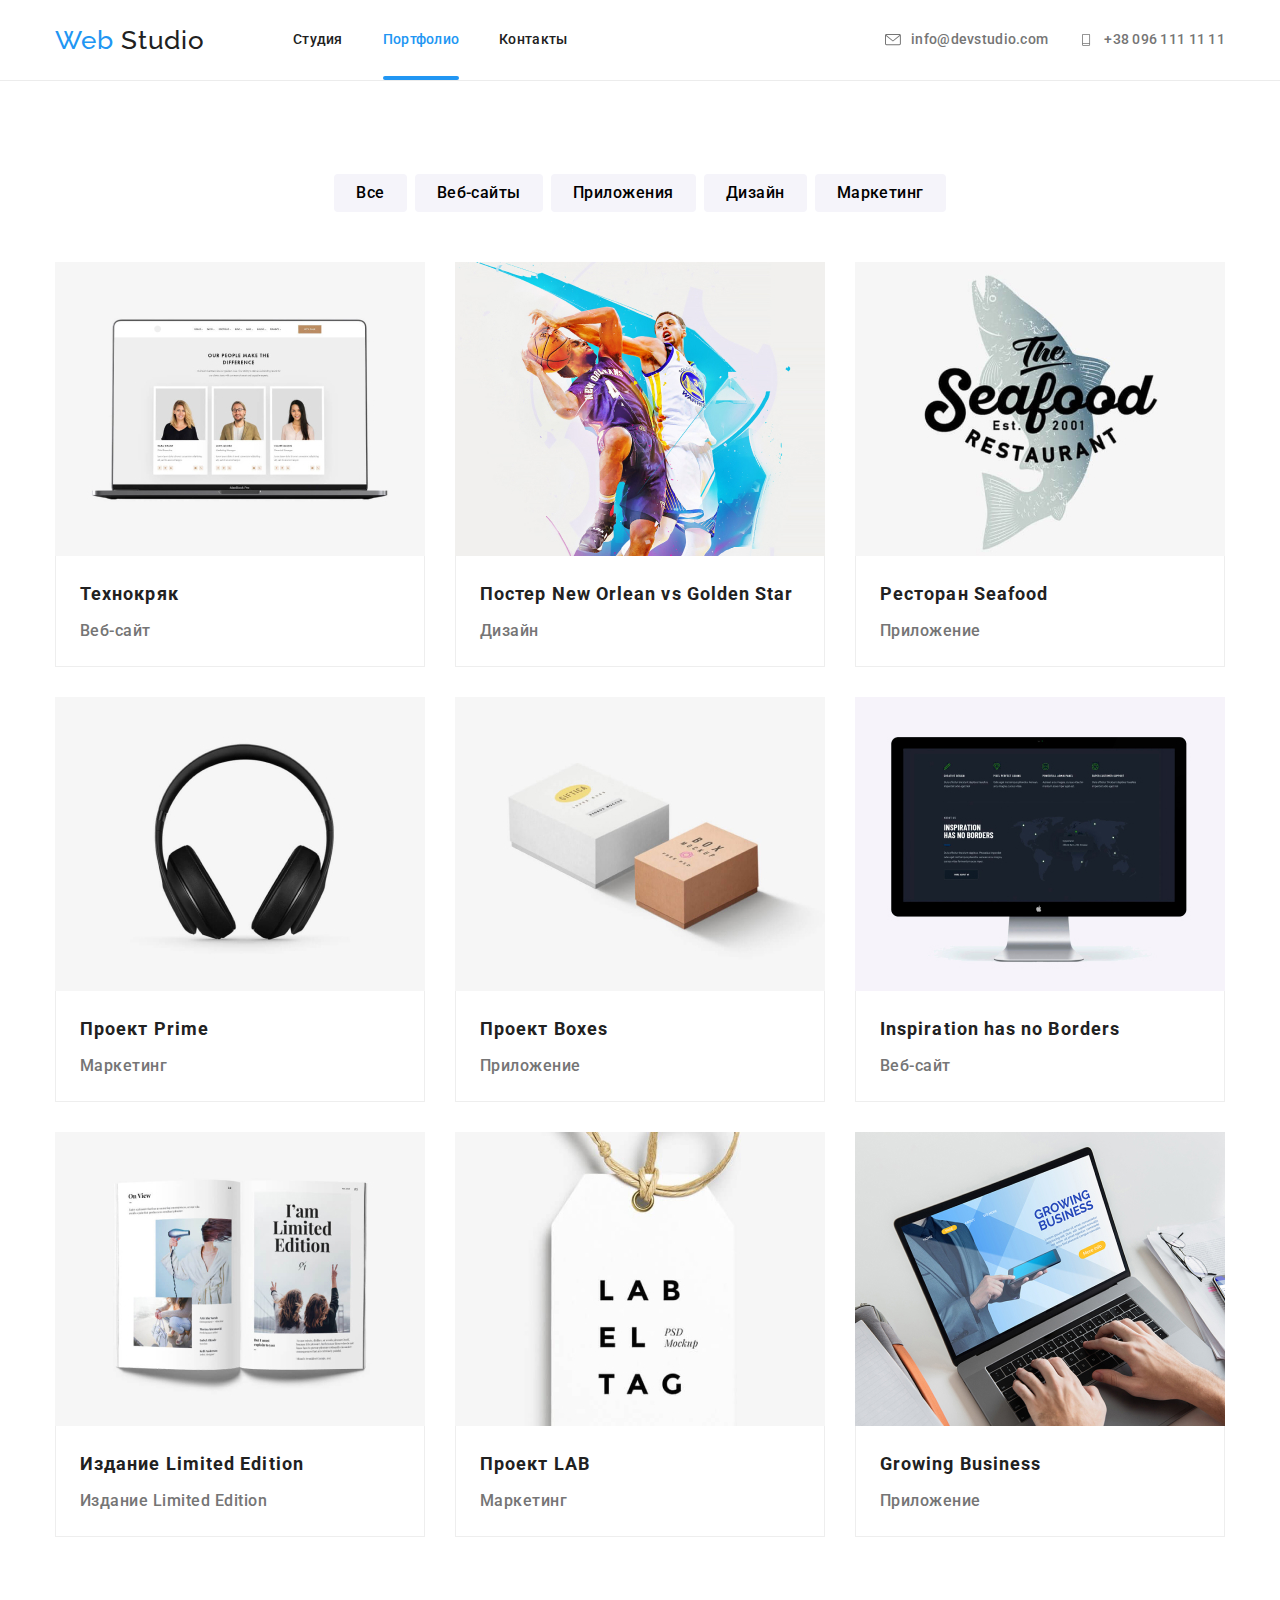
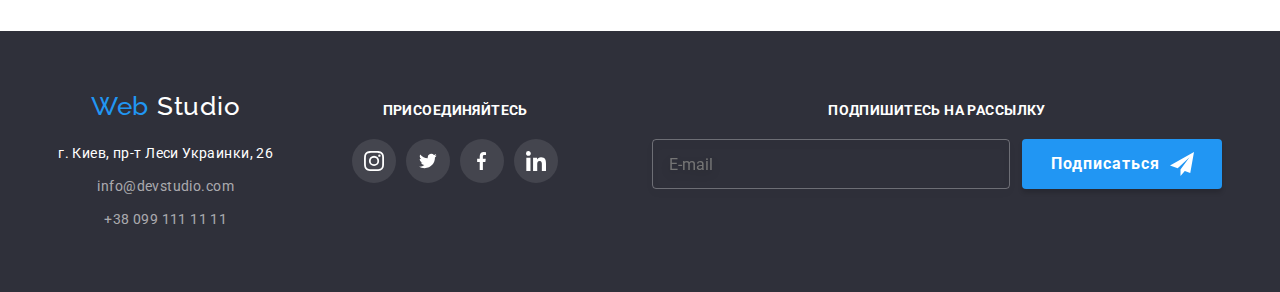
==== commit 850550d6: "Добавляет фоновый рисунок секции героев для мобильной. таблет версии + для ретина дисплеев" ====
--- a/portfolio.html
+++ b/portfolio.html
@@ -396,5 +396,6 @@
         </div>
       </div>
     </footer>
+    <script src="./js/menu.js"></script>
   </body>
 </html>
--- a/css/portfolio.min.css
+++ b/css/portfolio.min.css
@@ -1,2 +1,2 @@
-.modal-close,.social-nw.list .social-nw-link{display:flex;justify-content:center;align-items:center}.site-nav .nav-item .link,.contact-item .link{font-weight:500;font-size:14px;line-height:1.14;letter-spacing:0.02em}html{box-sizing:border-box}*,*::before,*::after{box-sizing:inherit;margin:0;padding:0}body{color:#212121;background-color:#fff;font-family:Roboto}h1{margin-top:0;margin-bottom:0}.image{display:block}.list{list-style:none;padding-left:0;padding-right:0;margin-top:0;margin-bottom:0}.link{font-style:normal;text-decoration:none}.container{padding-right:15px;padding-left:15px;margin-right:auto;margin-left:auto}@media screen and (min-width: 480px){.container{width:480px}}@media screen and (min-width: 768px){.container{width:768px}}@media screen and (min-width: 1200px){.container{width:1200px}}.section{margin-bottom:60px}@media screen and (min-width: 1200px){.section{margin-bottom:94px}}.section-title{margin-bottom:30px;font-weight:700;font-size:28px;line-height:1.269;letter-spacing:.03em;color:#212121;text-align:center}@media screen and (min-width: 1200px){.section-title{margin-bottom:50px;font-weight:700;font-size:36px;line-height:1.16;letter-spacing:.03em}}.button{color:#fff;background-color:#2196f3;font-weight:700;font-size:16px;line-height:1.88;letter-spacing:.06em;text-align:center;box-shadow:0px 4px 4px rgba(0,0,0,0.15);border-radius:4px;border:transparent;padding-top:10px;padding-right:32px;padding-bottom:10px;padding-left:32px;cursor:pointer}.button:active,.button:enabled{outline:none}.backdrop{position:fixed;top:0;left:0;width:100%;height:100%;background:rgba(0,0,0,0.2)}.is-hidden{opacity:0;visibility:hidden;pointer-events:none}.modal{position:absolute;top:50%;left:50%;transform:translate(-50%, -50%);width:450px;height:609px;background-color:#ffffff;padding:40px}@media screen and (min-width: 1200px){.modal{width:528px;height:581px}}.modal .headline{font-weight:700;font-size:20px;line-height:1.5;letter-spacing:.03em;margin-bottom:30px;text-align:center}@media screen and (min-width: 1200px){.modal .headline{font-weight:700;font-size:20px;line-height:1.15;letter-spacing:.03em}}.close-icon{fill:#000000}.modal-close{position:absolute;top:8px;right:8px;width:30px;height:30px;border:1px solid rgba(0,0,0,0.1);border-radius:50%;background:transparent;cursor:pointer}.modal-close:active{outline:none}.modal-close:hover .close-icon,.modal-close:focus .close-icon{fill:#2196f3}.modal-form{display:flex;justify-content:center;flex-wrap:wrap}.modal-form .form-input{width:370px;height:40px;padding-left:42px;background:transparent;border:1px solid rgba(33,33,33,0.2);box-sizing:border-box;border-radius:4px;font-weight:400;font-size:14px;line-height:1.14;letter-spacing:.01em;transition:border-color 250ms cubic-bezier(0.4, 0, 0.2, 1)}@media screen and (min-width: 1200px){.modal-form .form-input{width:448px}}.modal-form .form-input:focus{border-color:#2196f3;outline:none}.modal-form .form-input:not(:placeholder-shown) ~ .form-lable{transform:translate(-43px, -43px)}.modal-form .button{padding-left:55px;padding-right:55px}.form-comment{width:448px;height:120px;padding:12px 16px;resize:none;margin-bottom:20px;background:transparent;border:1px solid rgba(33,33,33,0.2);box-sizing:border-box;border-radius:4px;font-weight:400;font-size:14px;line-height:1.14;letter-spacing:.01em;transition:border-color 250ms cubic-bezier(0.4, 0, 0.2, 1)}.form-comment:focus{border-color:#2196f3;outline:none}.icon{fill:#212121;width:12px;height:12px;position:absolute;top:50%;left:19px;transform:translateY(-50%);transition:fill 250ms cubic-bezier(0.4, 0, 0.2, 1)}.form-field{position:relative;margin-bottom:28px}.form-field:focus-within>.icon{fill:#2196f3}.form-field:focus-within>.form-lable{transform:translate(-43px, -43px)}.form-field:focus-within>.form-lable{color:#2196f3}.form-lable{position:absolute;top:50%;left:42px;transform:translateY(-50%);transition:transform 250ms cubic-bezier(0.4, 0, 0.2, 1),folor 250ms cubic-bezier(0.4, 0, 0.2, 1)}.checkbox-label{display:flex;align-items:center;margin-bottom:30px;cursor:pointer}.checkbox-label .checkbox{-webkit-appearance:none;-moz-appearance:none;appearance:none;position:absolute}.agree-text{font-weight:400;font-size:12px;line-height:1.667;letter-spacing:.03em;color:#757575}@media screen and (min-width: 1200px){.agree-text{font-weight:400;font-size:14px;line-height:1.71;letter-spacing:.03em}}.agree-text>a{text-decoration:underline;color:#2196f3}.checkbox-icon{display:inline-block;width:16px;height:15px;border:2px solid #212121;border-radius:4px;margin-right:7px}.checkbox-label .checkbox:checked+.checkbox-icon{background-color:#2196f3;background-image:url(../images/icon-check.svg);background-size:contain;background-origin:border-box;border-color:#2196f3}.social-nw.list{display:flex;justify-content:center;width:206px;margin-right:auto;margin-left:auto}.social-nw.list .item{align-items:center}.social-nw.list .item:not(:last-child){margin-right:10px}.social-nw.list .social-nw-link{width:44px;height:44px;border-radius:50%;transition:background-color 250ms cubic-bezier(0.4, 0, 0.2, 1)}.social-nw.list .social-nw-link:hover,.social-nw.list .social-nw-link:focus{background-color:#2196f3}.social-nw.list .social-nw-link .nw-icon{display:block;cursor:pointer;fill:#afb1b8;transition:fill 250ms cubic-bezier(0.4, 0, 0.2, 1)}.social-nw.list .social-nw-link:hover .nw-icon,.social-nw.list .social-nw-link:focus .nw-icon{fill:#ffffff}.logo{color:#212121;font-family:Raleway;font-weight:500;font-size:24px;line-height:1.1667;letter-spacing:.03em}.logo-web-part{color:#2196f3}@media screen and (min-width: 1200px){.logo{font-weight:500;font-size:26px;line-height:1.19;letter-spacing:.03em}}.header .container{position:relative}@media screen and (min-width: 768px){.header .container{display:flex;align-items:center;justify-content:space-between}}.logo-nav{display:flex;align-items:center;justify-content:space-between;min-height:60px}@media screen and (min-width: 768px){.logo-nav{margin-right:81px;min-width:141px}}@media screen and (min-width: 1200px){.logo-nav{margin-right:85px;min-width:153px}}.menu-button{display:inline-flex;padding:0;margin:0;border:0;background-color:transparent}.menu-button .icon-cross{display:none}.menu-button.is-open .icon-cross{display:block}.menu-button.is-open .icon-menu{display:none}@media screen and (min-width: 768px){.menu-button{display:none}}@media screen and (max-width: 767px){.menu-container{position:absolute;display:none;background-color:#ffffff;top:100%;left:0;width:100%;padding-top:60px;padding-bottom:60px;text-align:center;border-top:solid 1px #ececec}.menu-container.is-open{display:block}}@media screen and (min-width: 768px){.menu-container{display:flex;align-items:center;justify-content:space-between;width:100%}}@media screen and (min-width: 768px){.navigation{display:flex;align-items:center;padding-right:84px}}.site-nav .nav-item .link{display:inline-block;color:#212121}.site-nav .nav-item .link:hover,.site-nav .nav-item .link:focus{color:#2196f3}@media screen and (max-width: 767px){.site-nav .nav-item .link{padding-left:auto;padding-right:auto}}@media screen and (min-width: 768px){.site-nav .nav-item .link{display:block;padding-top:32px;padding-bottom:32px}}.site-nav .nav-item .link.current{color:#2196f3}@media screen and (min-width: 768px){.site-nav .nav-item .link.current{position:relative}}.site-nav .nav-item .link.current::after{content:"";display:inline-block;height:4px;width:100%;background-color:#2196f3;border-radius:2px;transform:scaleX(1);transition:transform 250ms cubic-bezier(0.4, 0, 0.2, 1)}@media screen and (min-width: 768px){.site-nav .nav-item .link.current::after{position:absolute;left:0;bottom:0}}.site-nav .nav-item .link.current:hover::after,.site-nav .nav-item .link.current:focus::after{transform:scaleX(0.5)}@media screen and (max-width: 767px){.site-nav .nav-item{padding-left:auto;padding-right:auto}.site-nav .nav-item:not(:last-child){margin-bottom:40px}}@media screen and (min-width: 768px){.site-nav .nav-item:not(:last-child){margin-right:40px}}@media screen and (max-width: 767px){.site-nav{margin-bottom:60px}}@media screen and (min-width: 768px){.site-nav{display:flex}}.contacts-list{margin-left:auto}@media screen and (min-width: 1200px){.contacts-list{display:flex;align-items:center}}.link-icon{width:16px;height:12px;display:inline-block;cursor:pointer;fill:#757575;margin-right:10px;transition:fill 250ms cubic-bezier(0.4, 0, 0.2, 1)}@media screen and (max-width: 1199px){.contact-item:not(:last-child){margin-bottom:16px}}@media screen and (min-width: 1200px){.contact-item:not(:last-child){margin-right:30px}}.contact-item .link{display:inline-flex;align-items:center;color:#757575;transition:color 250ms cubic-bezier(0.4, 0, 0.2, 1)}.contact-item .link:hover,.contact-item .link:focus{color:#2196f3}.contact-item .link:hover .link-icon,.contact-item .link:focus .link-icon{fill:#2196f3}@media screen and (min-width: 1200px){.contact-item{display:flex}}.portfolio.header{margin-bottom:60px}@media screen and (min-width: 1200px){.portfolio.header{margin-bottom:93px}}.container .page-name{display:none}.filters.list{display:flex;margin-bottom:40px}@media screen and (max-width: 767px){.filters.list{flex-wrap:wrap}.filters.list :nth-child(-n+3){padding-bottom:15px}}@media screen and (min-width: 768px){.filters.list{justify-content:center;margin-bottom:50px}}.filters .item:not(:last-child){margin-right:8px}.filter-button{font-weight:500;font-size:16px;line-height:1.63;letter-spacing:.03em;text-align:center;background-color:#f5f4fa;border-radius:4px;padding-left:22px;padding-right:22px;padding-top:6px;padding-bottom:6px;border:none;transition:background-color 250ms cubic-bezier(0.4, 0, 0.2, 1),color 250ms cubic-bezier(0.4, 0, 0.2, 1),box-shadow 250ms cubic-bezier(0.4, 0, 0.2, 1)}.filter-button:hover,.filter-button:focus{background-color:#2196f3;color:#fff;background:#2196f3;box-shadow:0px 2px 2px rgba(0,0,0,0.12),0px 1px 2px rgba(0,0,0,0.08),0px 3px 1px rgba(0,0,0,0.1)}.projects.list{margin-bottom:60px}@media screen and (min-width: 768px){.projects.list{display:flex;flex-wrap:wrap}}@media screen and (min-width: 1200px){.projects.list{margin-bottom:94px}}@media screen and (min-width: 768px){.projects.list .description{width:calc((100% - 30px) / 2)}}@media screen and (min-width: 1200px){.projects.list .description{width:calc((100% - 60px) / 3)}}.projects.list .description:hover{box-shadow:1px 4px 6px rgba(0,0,0,0.16),0px 4px 4px rgba(0,0,0,0.06),0px 1px 1px rgba(0,0,0,0.12)}@media screen and (max-width: 767px){.projects.list .description:not(:last-child){margin-bottom:30px}}@media screen and (min-width: 768px) and (max-width: 1199px){.projects.list .description:nth-child(2n+1){margin-right:30px}.projects.list .description:not(:nth-last-child(-n+3)){margin-bottom:30px}}@media screen and (min-width: 1200px){.projects.list .description:not(:nth-child(3n)){margin-right:30px}.projects.list .description:not(:nth-last-child(-n+3)){margin-bottom:30px}}.project-section{border:1px solid #eeeeee;border-top:none;padding-top:20px;padding-bottom:20px}.project-name{font-weight:700;font-size:18px;line-height:2;letter-spacing:.06em;color:#212121;margin-bottom:4px;padding-left:24px}.project-type{font-weight:500;font-size:16px;line-height:1.88;letter-spacing:.03em;color:#757575;padding-left:24px}.project-description{font-weight:500;font-size:18px;line-height:1.56;letter-spacing:.03em;color:#212121;padding-left:24px;padding-right:24px;top:63px}.project-card{position:relative;overflow:hidden}.project-card .overlay{position:absolute;width:100%;height:100%;bottom:0;left:0;transform:translatey(100%);transition:transform 250ms cubic-bezier(0.4, 0, 0.2, 1);background-image:linear-gradient(rgba(33,150,243,0.9), rgba(33,150,243,0.9));padding-top:63px;padding-bottom:63px}.project-card .text{font-weight:500;font-size:18px;line-height:1.56;letter-spacing:.03em;color:#ffffff;padding-left:24px;padding-right:24px;top:63px}.projects-item.link:hover .project-card .overlay,.projects-item.link:focus .project-card .overlay{transform:translatey(0)}footer{background-color:#2f303a}footer .container{text-align:center;padding-top:60px;padding-bottom:60px}@media screen and (min-width: 768px){footer .container{display:flex;align-items:baseline;justify-content:center;flex-wrap:wrap}}footer .social-nw.list .social-nw-link{background-color:rgba(255,255,255,0.1)}footer .social-nw.list .social-nw-link .nw-icon{fill:#ffffff}footer .logo{color:#fff}footer .logo.link{display:inline-block;margin-bottom:20px;margin-right:auto}.main-info-container{padding-right:10px}@media screen and (max-width: 767px){.main-info-container{margin-bottom:60px}}@media screen and (min-width: 768px) and (max-width: 1199px){.main-info-container{margin-right:165px;margin-bottom:60px}}@media screen and (min-width: 1200px){.main-info-container{margin-right:69px}}.footer-contacts-list{font-weight:400;font-size:14px;line-height:1.71;letter-spacing:.03em;text-decoration:none}.footer-contacts-list .item:not(:last-child){margin-bottom:9px}.location{color:#fff}.footer-contacts{color:rgba(255,255,255,0.6)}@media screen and (max-width: 767px){.join-us-container{margin-bottom:60px}}@media screen and (min-width: 1200px){.join-us-container{margin-right:94px}}.join-us-text{font-weight:700;font-size:14px;line-height:1.14;letter-spacing:.03em;text-transform:uppercase;color:#ffffff;margin-bottom:20px}.subscribe.form{display:block}@media screen and (min-width: 1200px){.subscribe.form{display:flex;align-items:flex-start}}.subscribe .form-field{display:block}@media screen and (min-width: 1200px){.subscribe .form-field{display:flex;flex-direction:column;margin-right:12px}}.subscribe .button{display:block;padding-top:10px;padding-bottom:10px;padding-left:29px;padding-right:28px;display:inline-flex;align-items:center}.subscribe .button::after{content:"";display:inline-block;margin-left:10px;width:24px;height:24px;background-image:url(../images/icon-send.svg)}.subscribe-email{width:358px;height:50px;border:1px solid rgba(255,255,255,0.3);filter:drop-shadow(0px 4px 4px rgba(0,0,0,0.15));border-radius:4px;padding:15px 16px;background-color:transparent;color:#fff}.subscribe-email:focus{outline:none}
+.modal-close,.social-nw.list .social-nw-link{display:flex;justify-content:center;align-items:center}.site-nav .nav-item .link,.contact-item .link{font-weight:500;font-size:14px;line-height:1.14;letter-spacing:0.02em}html{box-sizing:border-box}*,*::before,*::after{box-sizing:inherit;margin:0;padding:0}body{color:#212121;background-color:#fff;font-family:Roboto}h1{margin-top:0;margin-bottom:0}.image{display:block}.list{list-style:none;padding-left:0;padding-right:0;margin-top:0;margin-bottom:0}.link{font-style:normal;text-decoration:none}.container{padding-right:15px;padding-left:15px;margin-right:auto;margin-left:auto}@media screen and (min-width: 480px){.container{width:480px}}@media screen and (min-width: 768px){.container{width:768px}}@media screen and (min-width: 1200px){.container{width:1200px}}.section{margin-bottom:60px}@media screen and (min-width: 1200px){.section{margin-bottom:94px}}.section-title{margin-bottom:30px;font-weight:700;font-size:28px;line-height:1.269;letter-spacing:.03em;color:#212121;text-align:center}@media screen and (min-width: 1200px){.section-title{margin-bottom:50px;font-weight:700;font-size:36px;line-height:1.16;letter-spacing:.03em}}.button{color:#fff;background-color:#2196f3;font-weight:700;font-size:16px;line-height:1.88;letter-spacing:.06em;text-align:center;box-shadow:0px 4px 4px rgba(0,0,0,0.15);border-radius:4px;border:transparent;padding-top:10px;padding-right:32px;padding-bottom:10px;padding-left:32px;cursor:pointer}.button:active,.button:enabled{outline:none}.backdrop{position:fixed;top:0;left:0;width:100%;height:100%;background:rgba(0,0,0,0.2)}.is-hidden{opacity:0;visibility:hidden;pointer-events:none}.modal{position:absolute;top:50%;left:50%;transform:translate(-50%, -50%);width:450px;height:609px;background-color:#ffffff;padding:40px}@media screen and (min-width: 1200px){.modal{width:528px;height:581px}}.modal .headline{font-weight:700;font-size:20px;line-height:1.5;letter-spacing:.03em;margin-bottom:30px;text-align:center}@media screen and (min-width: 1200px){.modal .headline{font-weight:700;font-size:20px;line-height:1.15;letter-spacing:.03em}}.close-icon{fill:#000000}.modal-close{position:absolute;top:8px;right:8px;width:30px;height:30px;border:1px solid rgba(0,0,0,0.1);border-radius:50%;background:transparent;cursor:pointer}.modal-close:active{outline:none}.modal-close:hover .close-icon,.modal-close:focus .close-icon{fill:#2196f3}.modal-form{display:flex;justify-content:center;flex-wrap:wrap}.modal-form .form-input{width:370px;height:40px;padding-left:42px;background:transparent;border:1px solid rgba(33,33,33,0.2);box-sizing:border-box;border-radius:4px;font-weight:400;font-size:14px;line-height:1.14;letter-spacing:.01em;transition:border-color 250ms cubic-bezier(0.4, 0, 0.2, 1)}@media screen and (min-width: 1200px){.modal-form .form-input{width:448px}}.modal-form .form-input:focus{border-color:#2196f3;outline:none}.modal-form .form-input:not(:placeholder-shown) ~ .form-lable{transform:translate(-43px, -43px)}.modal-form .button{padding-left:55px;padding-right:55px}.form-comment{width:448px;height:120px;padding:12px 16px;resize:none;margin-bottom:20px;background:transparent;border:1px solid rgba(33,33,33,0.2);box-sizing:border-box;border-radius:4px;font-weight:400;font-size:14px;line-height:1.14;letter-spacing:.01em;transition:border-color 250ms cubic-bezier(0.4, 0, 0.2, 1)}.form-comment:focus{border-color:#2196f3;outline:none}.icon{fill:#212121;width:12px;height:12px;position:absolute;top:50%;left:19px;transform:translateY(-50%);transition:fill 250ms cubic-bezier(0.4, 0, 0.2, 1)}.form-field{position:relative;margin-bottom:28px}.form-field:focus-within>.icon{fill:#2196f3}.form-field:focus-within>.form-lable{transform:translate(-43px, -43px)}.form-field:focus-within>.form-lable{color:#2196f3}.form-lable{position:absolute;top:50%;left:42px;transform:translateY(-50%);transition:transform 250ms cubic-bezier(0.4, 0, 0.2, 1),folor 250ms cubic-bezier(0.4, 0, 0.2, 1)}.checkbox-label{display:flex;align-items:center;margin-bottom:30px;cursor:pointer}.checkbox-label .checkbox{-webkit-appearance:none;-moz-appearance:none;appearance:none;position:absolute}.agree-text{font-weight:400;font-size:12px;line-height:1.667;letter-spacing:.03em;color:#757575}@media screen and (min-width: 1200px){.agree-text{font-weight:400;font-size:14px;line-height:1.71;letter-spacing:.03em}}.agree-text>a{text-decoration:underline;color:#2196f3}.checkbox-icon{display:inline-block;width:16px;height:15px;border:2px solid #212121;border-radius:4px;margin-right:7px}.checkbox-label .checkbox:checked+.checkbox-icon{background-color:#2196f3;background-image:url(../images/icon-check.svg);background-size:contain;background-origin:border-box;border-color:#2196f3}.social-nw.list{display:flex;justify-content:center;width:206px;margin-right:auto;margin-left:auto}.social-nw.list .item{align-items:center}.social-nw.list .item:not(:last-child){margin-right:10px}.social-nw.list .social-nw-link{width:44px;height:44px;border-radius:50%;transition:background-color 250ms cubic-bezier(0.4, 0, 0.2, 1)}.social-nw.list .social-nw-link:hover,.social-nw.list .social-nw-link:focus{background-color:#2196f3}.social-nw.list .social-nw-link .nw-icon{display:block;cursor:pointer;fill:#afb1b8;transition:fill 250ms cubic-bezier(0.4, 0, 0.2, 1)}.social-nw.list .social-nw-link:hover .nw-icon,.social-nw.list .social-nw-link:focus .nw-icon{fill:#ffffff}.logo{color:#212121;font-family:Raleway;font-weight:500;font-size:24px;line-height:1.1667;letter-spacing:.03em}.logo-web-part{color:#2196f3}@media screen and (min-width: 1200px){.logo{font-weight:500;font-size:26px;line-height:1.19;letter-spacing:.03em}}.header .container{position:relative}@media screen and (min-width: 768px){.header .container{display:flex;align-items:center;justify-content:space-between}}.logo-nav{display:flex;align-items:center;justify-content:space-between;min-height:60px}@media screen and (min-width: 768px){.logo-nav{margin-right:81px;min-width:141px}}@media screen and (min-width: 1200px){.logo-nav{margin-right:85px;min-width:153px}}.menu-button{display:inline-flex;padding:0;margin:0;border:0;background-color:transparent}.menu-button .icon-cross{display:none}.menu-button.is-open .icon-cross{display:block}.menu-button.is-open .icon-menu{display:none}@media screen and (min-width: 768px){.menu-button{display:none}}.menu-container{z-index:100}@media screen and (max-width: 767px){.menu-container{position:absolute;display:none;background-color:#ffffff;top:100%;left:0;width:100%;padding-top:60px;padding-bottom:60px;text-align:center;border-top:solid 1px #ececec}.menu-container.is-open{display:block}}@media screen and (min-width: 768px){.menu-container{display:flex;align-items:center;justify-content:space-between;width:100%}}@media screen and (min-width: 768px){.navigation{display:flex;align-items:center;padding-right:84px}}.site-nav .nav-item .link{display:inline-block;color:#212121}.site-nav .nav-item .link:hover,.site-nav .nav-item .link:focus{color:#2196f3}@media screen and (max-width: 767px){.site-nav .nav-item .link{padding-left:auto;padding-right:auto}}@media screen and (min-width: 768px){.site-nav .nav-item .link{display:block;padding-top:32px;padding-bottom:32px}}.site-nav .nav-item .link.current{color:#2196f3}@media screen and (min-width: 768px){.site-nav .nav-item .link.current{position:relative}}.site-nav .nav-item .link.current::after{content:"";display:inline-block;height:4px;width:100%;background-color:#2196f3;border-radius:2px;transform:scaleX(1);transition:transform 250ms cubic-bezier(0.4, 0, 0.2, 1)}@media screen and (min-width: 768px){.site-nav .nav-item .link.current::after{position:absolute;left:0;bottom:0}}.site-nav .nav-item .link.current:hover::after,.site-nav .nav-item .link.current:focus::after{transform:scaleX(0.5)}@media screen and (max-width: 767px){.site-nav .nav-item{padding-left:auto;padding-right:auto}.site-nav .nav-item:not(:last-child){margin-bottom:40px}}@media screen and (min-width: 768px){.site-nav .nav-item:not(:last-child){margin-right:40px}}@media screen and (max-width: 767px){.site-nav{margin-bottom:60px}}@media screen and (min-width: 768px){.site-nav{display:flex}}.contacts-list{margin-left:auto}@media screen and (min-width: 1200px){.contacts-list{display:flex;align-items:center}}.link-icon{width:16px;height:12px;display:inline-block;cursor:pointer;fill:#757575;margin-right:10px;transition:fill 250ms cubic-bezier(0.4, 0, 0.2, 1)}@media screen and (max-width: 1199px){.contact-item:not(:last-child){margin-bottom:16px}}@media screen and (min-width: 1200px){.contact-item:not(:last-child){margin-right:30px}}.contact-item .link{display:inline-flex;align-items:center;color:#757575;transition:color 250ms cubic-bezier(0.4, 0, 0.2, 1)}.contact-item .link:hover,.contact-item .link:focus{color:#2196f3}.contact-item .link:hover .link-icon,.contact-item .link:focus .link-icon{fill:#2196f3}@media screen and (min-width: 1200px){.contact-item{display:flex}}.portfolio.header{margin-bottom:60px;border-bottom:solid 1px #ececec}@media screen and (min-width: 1200px){.portfolio.header{margin-bottom:93px}}.container .page-name{display:none}.filters.list{display:flex;margin-bottom:40px}@media screen and (max-width: 767px){.filters.list{flex-wrap:wrap}.filters.list :nth-child(-n+3){padding-bottom:15px}}@media screen and (min-width: 768px){.filters.list{justify-content:center;margin-bottom:50px}}.filters .item:not(:last-child){margin-right:8px}.filter-button{font-weight:500;font-size:16px;line-height:1.63;letter-spacing:.03em;text-align:center;background-color:#f5f4fa;border-radius:4px;padding-left:22px;padding-right:22px;padding-top:6px;padding-bottom:6px;border:none;transition:background-color 250ms cubic-bezier(0.4, 0, 0.2, 1),color 250ms cubic-bezier(0.4, 0, 0.2, 1),box-shadow 250ms cubic-bezier(0.4, 0, 0.2, 1)}.filter-button:hover,.filter-button:focus{background-color:#2196f3;color:#fff;background:#2196f3;box-shadow:0px 2px 2px rgba(0,0,0,0.12),0px 1px 2px rgba(0,0,0,0.08),0px 3px 1px rgba(0,0,0,0.1)}.projects.list{margin-bottom:60px}@media screen and (min-width: 768px){.projects.list{display:flex;flex-wrap:wrap}}@media screen and (min-width: 1200px){.projects.list{margin-bottom:94px}}@media screen and (min-width: 768px){.projects.list .description{width:calc((100% - 30px) / 2)}}@media screen and (min-width: 1200px){.projects.list .description{width:calc((100% - 60px) / 3)}}.projects.list .description:hover{box-shadow:1px 4px 6px rgba(0,0,0,0.16),0px 4px 4px rgba(0,0,0,0.06),0px 1px 1px rgba(0,0,0,0.12)}@media screen and (max-width: 767px){.projects.list .description:not(:last-child){margin-bottom:30px}}@media screen and (min-width: 768px) and (max-width: 1199px){.projects.list .description:nth-child(2n+1){margin-right:30px}.projects.list .description:not(:nth-last-child(-n+3)){margin-bottom:30px}}@media screen and (min-width: 1200px){.projects.list .description:not(:nth-child(3n)){margin-right:30px}.projects.list .description:not(:nth-last-child(-n+3)){margin-bottom:30px}}.project-section{border:1px solid #eeeeee;border-top:none;padding-top:20px;padding-bottom:20px}.project-name{font-weight:700;font-size:18px;line-height:2;letter-spacing:.06em;color:#212121;margin-bottom:4px;padding-left:24px}.project-type{font-weight:500;font-size:16px;line-height:1.88;letter-spacing:.03em;color:#757575;padding-left:24px}.project-description{font-weight:500;font-size:18px;line-height:1.56;letter-spacing:.03em;color:#212121;padding-left:24px;padding-right:24px;top:63px}.project-card{position:relative;overflow:hidden}.project-card .overlay{position:absolute;width:100%;height:100%;bottom:0;left:0;transform:translatey(100%);transition:transform 250ms cubic-bezier(0.4, 0, 0.2, 1);background-image:linear-gradient(rgba(33,150,243,0.9), rgba(33,150,243,0.9));padding-top:63px;padding-bottom:63px}.project-card .text{font-weight:500;font-size:18px;line-height:1.56;letter-spacing:.03em;color:#ffffff;padding-left:24px;padding-right:24px;top:63px}.projects-item.link:hover .project-card .overlay,.projects-item.link:focus .project-card .overlay{transform:translatey(0)}footer{background-color:#2f303a}footer .container{text-align:center;padding-top:60px;padding-bottom:60px}@media screen and (min-width: 768px){footer .container{display:flex;align-items:baseline;justify-content:center;flex-wrap:wrap}}footer .social-nw.list .social-nw-link{background-color:rgba(255,255,255,0.1)}footer .social-nw.list .social-nw-link .nw-icon{fill:#ffffff}footer .logo{color:#fff}footer .logo.link{display:inline-block;margin-bottom:20px;margin-right:auto}.main-info-container{padding-right:10px}@media screen and (max-width: 767px){.main-info-container{margin-bottom:60px}}@media screen and (min-width: 768px) and (max-width: 1199px){.main-info-container{margin-right:165px;margin-bottom:60px}}@media screen and (min-width: 1200px){.main-info-container{margin-right:69px}}.footer-contacts-list{font-weight:400;font-size:14px;line-height:1.71;letter-spacing:.03em;text-decoration:none}.footer-contacts-list .item:not(:last-child){margin-bottom:9px}.location{color:#fff}.footer-contacts{color:rgba(255,255,255,0.6)}@media screen and (max-width: 767px){.join-us-container{margin-bottom:60px}}@media screen and (min-width: 1200px){.join-us-container{margin-right:94px}}.join-us-text{font-weight:700;font-size:14px;line-height:1.14;letter-spacing:.03em;text-transform:uppercase;color:#ffffff;margin-bottom:20px}.subscribe.form{display:block}@media screen and (min-width: 1200px){.subscribe.form{display:flex;align-items:flex-start}}.subscribe .form-field{display:block}@media screen and (min-width: 1200px){.subscribe .form-field{display:flex;flex-direction:column;margin-right:12px}}.subscribe .button{display:block;padding-top:10px;padding-bottom:10px;padding-left:29px;padding-right:28px;display:inline-flex;align-items:center}.subscribe .button::after{content:"";display:inline-block;margin-left:10px;width:24px;height:24px;background-image:url(../images/icon-send.svg)}.subscribe-email{width:358px;height:50px;border:1px solid rgba(255,255,255,0.3);filter:drop-shadow(0px 4px 4px rgba(0,0,0,0.15));border-radius:4px;padding:15px 16px;background-color:transparent;color:#fff}.subscribe-email:focus{outline:none}
 /*# sourceMappingURL=portfolio.min.css.map */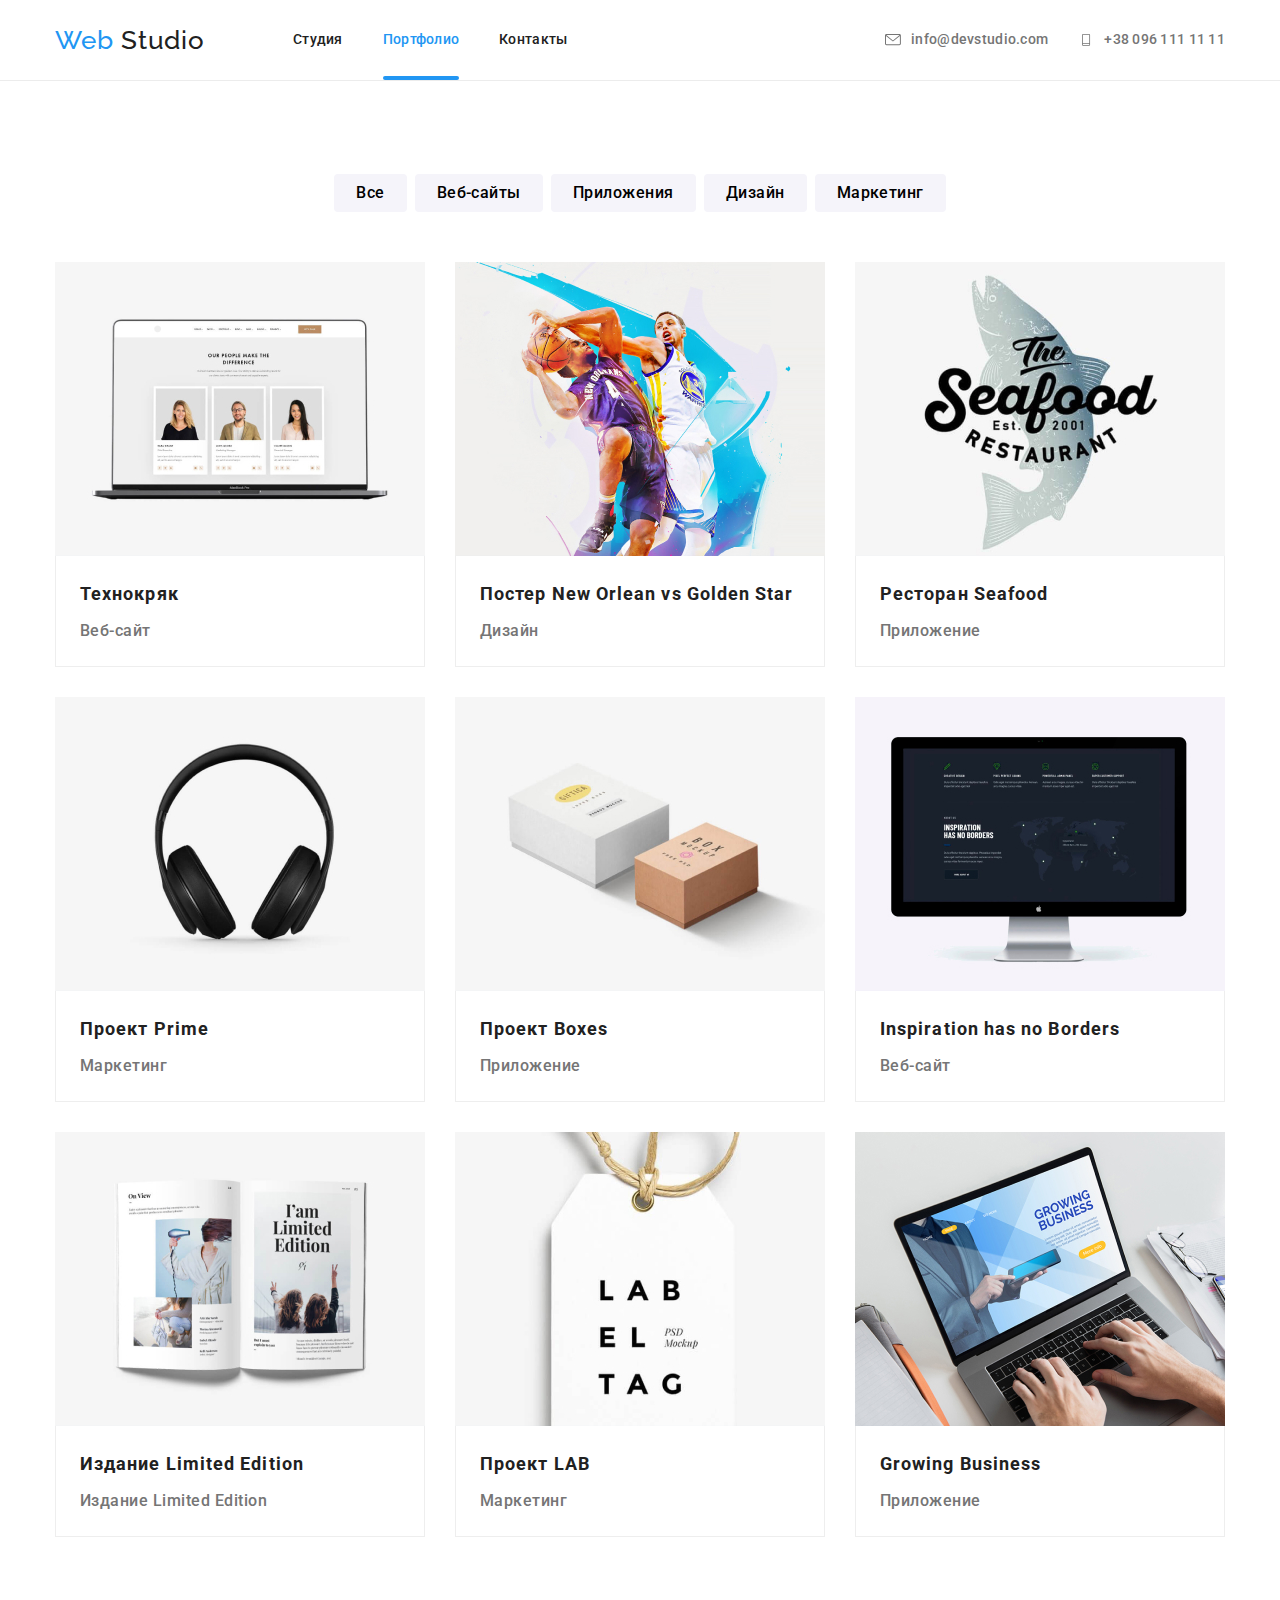
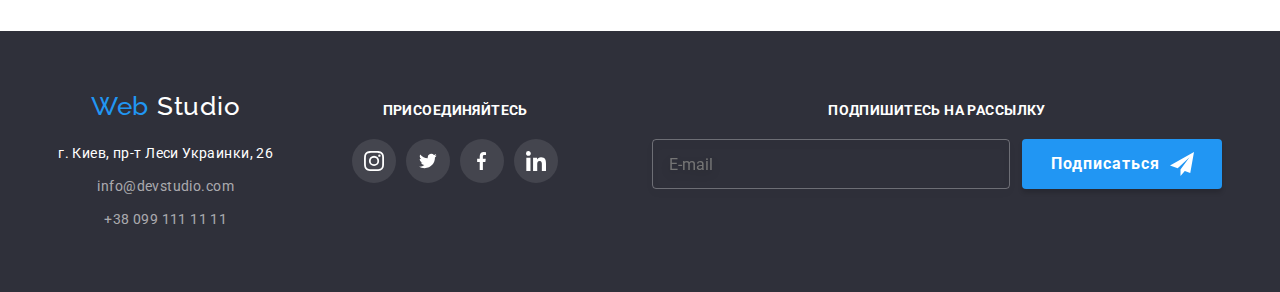
==== commit eb75a7ca: "Добавляет картинки для разных устройств + ретина дисплеи. Стилизирует кнопку открытия/закрытия меню " ====
--- a/portfolio.html
+++ b/portfolio.html
@@ -26,8 +26,9 @@
             aria-expanded="false"
           >
             <svg
-              width="40px"
-              height="40px"
+              width="19px"
+              height="19px"
+              class="mobile-menu-trigger"
               aria-label="Переключатель мобильного меню"
             >
               <use class="icon-menu" href="./images/sprite.svg#icon-menu"></use>
@@ -97,11 +98,30 @@
           <li class="description">
             <a class="projects-item link" href="">
               <div class="project-card">
-                <img
-                  class="image"
-                  src="./images/portfolio/technokryack.jpg"
-                  alt="Ноутбук с открытым сайтом Технокряк"
-                />
+                <picture>
+                  <source
+                    srcset="
+                      ./images/portfolio/technokryack/technokryack-mobile.jpg    1x,
+                      ./images/portfolio/technokryack/technokryack-mobile@2x.jpg 2x
+                    "
+                    media="(max-width: 767px)"
+                  />
+                  <source
+                    srcset="
+                      ./images/portfolio/technokryack/technokryack-desktop.jpg    1x,
+                      ./images/portfolio/technokryack/technokryack-desktop@2x.jpg 2x
+                    "
+                    media="(min-width: 1200px)"
+                  />
+                  <img
+                    class="image"
+                    srcset="
+                      ./images/portfolio/technokryack/technokryack-tablet@2x.jpg 2x
+                    "
+                    src="./images/portfolio/technokryack/technokryack-tablet.jpg"
+                    alt="Ноутбук с открытым сайтом Технокряк"
+                  />
+                </picture>
                 <div class="overlay">
                   <p class="text">
                     Технокряк это современная площадка распространения
@@ -119,11 +139,31 @@
           <li class="description">
             <a class="projects-item link" href="">
               <div class="project-card">
-                <img
-                  class="image"
-                  src="./images/portfolio/new-orlean-vs-golden-star.jpg"
-                  alt="Постер"
-                />
+                <picture>
+                  <source
+                    srcset="
+                      ./images/portfolio/new-orlean-vs-golden-star/poster-mobile.jpg    1x,
+                      ./images/portfolio/new-orlean-vs-golden-star/poster-mobile@2x.jpg 2x
+                    "
+                    media="(max-width: 767px)"
+                  />
+                  <source
+                    srcset="
+                      ./images/portfolio/new-orlean-vs-golden-star/poster-desktop.jpg    1x,
+                      ./images/portfolio/new-orlean-vs-golden-star/poster-desktop@2x.jpg 2x
+                    "
+                    media="(min-width: 1200px)"
+                  />
+                  <img
+                    class="image"
+                    srcset="
+                      ./images/portfolio/new-orlean-vs-golden-star/poster-tablet@2x.jpg 2x
+                    "
+                    src="./images/portfolio/new-orlean-vs-golden-star/poster-tablet.jpg"
+                    alt="Постер"
+                  />
+                </picture>
+
                 <div class="overlay">
                   <p class="text">
                     Технокряк это современная площадка распространения
@@ -143,11 +183,31 @@
           <li class="description">
             <a class="projects-item link" href="">
               <div class="project-card">
-                <img
-                  class="image"
-                  src="./images/portfolio/sea-food-restaurant.jpg"
-                  alt="Эмблема ресторана"
-                />
+                <picture>
+                  <source
+                    srcset="
+                      ./images/portfolio/sea-food-restaurant/sea-food-mobile.jpg    1x,
+                      ./images/portfolio/sea-food-restaurant/sea-food-mobile@2x.jpg 2x
+                    "
+                    media="(max-width: 767px)"
+                  />
+                  <source
+                    srcset="
+                      ./images/portfolio/sea-food-restaurant/sea-food-desktop.jpg    1x,
+                      ./images/portfolio/sea-food-restaurant/sea-food-desktop@2x.jpg 2x
+                    "
+                    media="(min-width: 1200px)"
+                  />
+                  <img
+                    class="image"
+                    srcset="
+                      ./images/portfolio/sea-food-restaurant/sea-food-tablet@2x.jpg 2x
+                    "
+                    src="./images/portfolio/sea-food-restaurant/sea-food-tablet.jpg"
+                    alt="Эмблема ресторана"
+                  />
+                </picture>
+
                 <div class="overlay">
                   <p class="text">
                     Технокряк это современная площадка распространения
@@ -167,11 +227,30 @@
           <li class="description">
             <a class="projects-item link" href="">
               <div class="project-card">
-                <img
-                  class="image"
-                  src="./images/portfolio/prime-project.jpg"
-                  alt="Наушники"
-                />
+                <picture>
+                  <source
+                    srcset="
+                      ./images/portfolio/prime-project/prime-mobile.jpg    1x,
+                      ./images/portfolio/prime-project/prime-mobile@2x.jpg 2x
+                    "
+                    media="(max-width: 767px)"
+                  />
+                  <source
+                    srcset="
+                      ./images/portfolio/prime-project/prime-desktop.jpg    1x,
+                      ./images/portfolio/prime-project/prime-desktop@2x.jpg 2x
+                    "
+                    media="(min-width: 1200px)"
+                  />
+                  <img
+                    class="image"
+                    srcset="
+                      ./images/portfolio/prime-project/prime-tablet@2x.jpg 2x
+                    "
+                    src="./images/portfolio/prime-project/prime-tablet.jpg"
+                    alt="Эмблема проекта"
+                  />
+                </picture>
                 <div class="overlay">
                   <p class="text">
                     Технокряк это современная площадка распространения
@@ -191,11 +270,31 @@
           <li class="description">
             <a class="projects-item link" href="">
               <div class="project-card">
-                <img
-                  class="image"
-                  src="./images/portfolio/boxes-project.jpg"
-                  alt="Коробки"
-                />
+                <picture>
+                  <source
+                    srcset="
+                      ./images/portfolio/boxes/boxes-project-mobile.jpg    1x,
+                      ./images/portfolio/boxes/boxes-project-mobile@2x.jpg 2x
+                    "
+                    media="(max-width: 767px)"
+                  />
+                  <source
+                    srcset="
+                      ./images/portfolio/boxes/boxes-project-desktop.jpg    1x,
+                      ./images/portfolio/boxes/boxes-project-desktop@2x.jpg 2x
+                    "
+                    media="(min-width: 1200px)"
+                  />
+                  <img
+                    class="image"
+                    srcset="
+                      ./images/portfolio/boxes/boxes-project-tablet@2x.jpg 2x
+                    "
+                    src="./images/portfolio/boxes/boxes-project-tablet.jpg"
+                    alt="Коробки"
+                  />
+                </picture>
+
                 <div class="overlay">
                   <p class="text">
                     Технокряк это современная площадка распространения
@@ -215,11 +314,31 @@
           <li class="description">
             <a class="projects-item link" href="">
               <div class="project-card">
-                <img
-                  class="image"
-                  src="./images/portfolio/inspiration-has-no-borders.jpg"
-                  alt="Экран компьютера с открытым приложением"
-                />
+                <picture>
+                  <source
+                    srcset="
+                      ./images/portfolio/inspiration/inspiration-mobile.jpg    1x,
+                      ./images/portfolio/inspiration/inspiration-mobile@2x.jpg 2x
+                    "
+                    media="(max-width: 767px)"
+                  />
+                  <source
+                    srcset="
+                      ./images/portfolio/inspiration/inspiration-desktop.jpg    1x,
+                      ./images/portfolio/inspiration/inspiration-desktop@2x.jpg 2x
+                    "
+                    media="(min-width: 1200px)"
+                  />
+                  <img
+                    class="image"
+                    srcset="
+                      ./images/portfolio/inspiration/inspiration-tablet@2x.jpg 2x
+                    "
+                    src="./images/portfolio/inspiration/inspiration-tablet.jpg"
+                    alt="Экран компьютера с открытым приложением"
+                  />
+                </picture>
+
                 <div class="overlay">
                   <p class="text">
                     Технокряк это современная площадка распространения
@@ -239,11 +358,31 @@
           <li class="description">
             <a class="projects-item link" href="">
               <div class="project-card">
-                <img
-                  class="image"
-                  src="./images/portfolio/limited-edition.jpg"
-                  alt="Открытый журнал"
-                />
+                <picture>
+                  <source
+                    srcset="
+                      ./images/portfolio/limited-edition/edition-mobile.jpg    1x,
+                      ./images/portfolio/limited-edition/edition-mobile@2x.jpg 2x
+                    "
+                    media="(max-width: 767px)"
+                  />
+                  <source
+                    srcset="
+                      ./images/portfolio/limited-edition/edition-desktop.jpg    1x,
+                      ./images/portfolio/limited-edition/edition-desktop@2x.jpg 2x
+                    "
+                    media="(min-width: 1200px)"
+                  />
+                  <img
+                    class="image"
+                    srcset="
+                      ./images/portfolio/limited-edition/edition-tablet@2x.jpg 2x
+                    "
+                    src="./images/portfolio/limited-edition/edition-tablet.jpg"
+                    alt="Открытый журнал"
+                  />
+                </picture>
+
                 <div class="overlay">
                   <p class="text">
                     Технокряк это современная площадка распространения
@@ -263,11 +402,29 @@
           <li class="description">
             <a class="projects-item link" href="">
               <div class="project-card">
-                <img
-                  class="image"
-                  src="./images/portfolio/lab-project.jpg"
-                  alt="Эмблема проекта ЛАБ"
-                />
+                <picture>
+                  <source
+                    srcset="
+                      ./images/portfolio/lab/lab-mobile.jpg    1x,
+                      ./images/portfolio/lab/lab-mobile@2x.jpg 2x
+                    "
+                    media="(max-width: 767px)"
+                  />
+                  <source
+                    srcset="
+                      ./images/portfolio/lab/lab-desktop.jpg    1x,
+                      ./images/portfolio/lab/lab-desktop@2x.jpg 2x
+                    "
+                    media="(min-width: 1200px)"
+                  />
+                  <img
+                    class="image"
+                    srcset="./images/portfolio/lab/lab-tablet@2x.jpg 2x"
+                    src="./images/portfolio/lab/lab-tablet.jpg"
+                    alt="Эмблема проекта ЛАБ"
+                  />
+                </picture>
+
                 <div class="overlay">
                   <p class="text">
                     Технокряк это современная площадка распространения
@@ -285,11 +442,31 @@
           <li class="description">
             <a class="projects-item link" href="">
               <div class="project-card">
-                <img
-                  class="image"
-                  src="./images/portfolio/groving-business.jpg"
-                  alt="Экран ноутбука с главной страницей Growing Business"
-                />
+                <picture>
+                  <source
+                    srcset="
+                      ./images/portfolio/groving-business/groving-business-mobile.jpg    1x,
+                      ./images/portfolio/groving-business/groving-business-mobile@2x.jpg 2x
+                    "
+                    media="(max-width: 767px)"
+                  />
+                  <source
+                    srcset="
+                      ./images/portfolio/groving-business/groving-business-desktop.jpg    1x,
+                      ./images/portfolio/groving-business/groving-business-desktop@2x.jpg 2x
+                    "
+                    media="(min-width: 1200px)"
+                  />
+                  <img
+                    class="image"
+                    srcset="
+                      ./images/portfolio/groving-business/groving-business-tablet@2x.jpg 2x
+                    "
+                    src="./images/portfolio/groving-business/groving-business-tablet.jpg"
+                    alt="Экран ноутбука с главной страницей Growing Business"
+                  />
+                </picture>
+
                 <div class="overlay">
                   <p class="text">
                     Технокряк это современная площадка распространения
--- a/css/portfolio.min.css
+++ b/css/portfolio.min.css
@@ -1,2 +1,2 @@
-.modal-close,.social-nw.list .social-nw-link{display:flex;justify-content:center;align-items:center}.site-nav .nav-item .link,.contact-item .link{font-weight:500;font-size:14px;line-height:1.14;letter-spacing:0.02em}html{box-sizing:border-box}*,*::before,*::after{box-sizing:inherit;margin:0;padding:0}body{color:#212121;background-color:#fff;font-family:Roboto}h1{margin-top:0;margin-bottom:0}.image{display:block}.list{list-style:none;padding-left:0;padding-right:0;margin-top:0;margin-bottom:0}.link{font-style:normal;text-decoration:none}.container{padding-right:15px;padding-left:15px;margin-right:auto;margin-left:auto}@media screen and (min-width: 480px){.container{width:480px}}@media screen and (min-width: 768px){.container{width:768px}}@media screen and (min-width: 1200px){.container{width:1200px}}.section{margin-bottom:60px}@media screen and (min-width: 1200px){.section{margin-bottom:94px}}.section-title{margin-bottom:30px;font-weight:700;font-size:28px;line-height:1.269;letter-spacing:.03em;color:#212121;text-align:center}@media screen and (min-width: 1200px){.section-title{margin-bottom:50px;font-weight:700;font-size:36px;line-height:1.16;letter-spacing:.03em}}.button{color:#fff;background-color:#2196f3;font-weight:700;font-size:16px;line-height:1.88;letter-spacing:.06em;text-align:center;box-shadow:0px 4px 4px rgba(0,0,0,0.15);border-radius:4px;border:transparent;padding-top:10px;padding-right:32px;padding-bottom:10px;padding-left:32px;cursor:pointer}.button:active,.button:enabled{outline:none}.backdrop{position:fixed;top:0;left:0;width:100%;height:100%;background:rgba(0,0,0,0.2)}.is-hidden{opacity:0;visibility:hidden;pointer-events:none}.modal{position:absolute;top:50%;left:50%;transform:translate(-50%, -50%);width:450px;height:609px;background-color:#ffffff;padding:40px}@media screen and (min-width: 1200px){.modal{width:528px;height:581px}}.modal .headline{font-weight:700;font-size:20px;line-height:1.5;letter-spacing:.03em;margin-bottom:30px;text-align:center}@media screen and (min-width: 1200px){.modal .headline{font-weight:700;font-size:20px;line-height:1.15;letter-spacing:.03em}}.close-icon{fill:#000000}.modal-close{position:absolute;top:8px;right:8px;width:30px;height:30px;border:1px solid rgba(0,0,0,0.1);border-radius:50%;background:transparent;cursor:pointer}.modal-close:active{outline:none}.modal-close:hover .close-icon,.modal-close:focus .close-icon{fill:#2196f3}.modal-form{display:flex;justify-content:center;flex-wrap:wrap}.modal-form .form-input{width:370px;height:40px;padding-left:42px;background:transparent;border:1px solid rgba(33,33,33,0.2);box-sizing:border-box;border-radius:4px;font-weight:400;font-size:14px;line-height:1.14;letter-spacing:.01em;transition:border-color 250ms cubic-bezier(0.4, 0, 0.2, 1)}@media screen and (min-width: 1200px){.modal-form .form-input{width:448px}}.modal-form .form-input:focus{border-color:#2196f3;outline:none}.modal-form .form-input:not(:placeholder-shown) ~ .form-lable{transform:translate(-43px, -43px)}.modal-form .button{padding-left:55px;padding-right:55px}.form-comment{width:448px;height:120px;padding:12px 16px;resize:none;margin-bottom:20px;background:transparent;border:1px solid rgba(33,33,33,0.2);box-sizing:border-box;border-radius:4px;font-weight:400;font-size:14px;line-height:1.14;letter-spacing:.01em;transition:border-color 250ms cubic-bezier(0.4, 0, 0.2, 1)}.form-comment:focus{border-color:#2196f3;outline:none}.icon{fill:#212121;width:12px;height:12px;position:absolute;top:50%;left:19px;transform:translateY(-50%);transition:fill 250ms cubic-bezier(0.4, 0, 0.2, 1)}.form-field{position:relative;margin-bottom:28px}.form-field:focus-within>.icon{fill:#2196f3}.form-field:focus-within>.form-lable{transform:translate(-43px, -43px)}.form-field:focus-within>.form-lable{color:#2196f3}.form-lable{position:absolute;top:50%;left:42px;transform:translateY(-50%);transition:transform 250ms cubic-bezier(0.4, 0, 0.2, 1),folor 250ms cubic-bezier(0.4, 0, 0.2, 1)}.checkbox-label{display:flex;align-items:center;margin-bottom:30px;cursor:pointer}.checkbox-label .checkbox{-webkit-appearance:none;-moz-appearance:none;appearance:none;position:absolute}.agree-text{font-weight:400;font-size:12px;line-height:1.667;letter-spacing:.03em;color:#757575}@media screen and (min-width: 1200px){.agree-text{font-weight:400;font-size:14px;line-height:1.71;letter-spacing:.03em}}.agree-text>a{text-decoration:underline;color:#2196f3}.checkbox-icon{display:inline-block;width:16px;height:15px;border:2px solid #212121;border-radius:4px;margin-right:7px}.checkbox-label .checkbox:checked+.checkbox-icon{background-color:#2196f3;background-image:url(../images/icon-check.svg);background-size:contain;background-origin:border-box;border-color:#2196f3}.social-nw.list{display:flex;justify-content:center;width:206px;margin-right:auto;margin-left:auto}.social-nw.list .item{align-items:center}.social-nw.list .item:not(:last-child){margin-right:10px}.social-nw.list .social-nw-link{width:44px;height:44px;border-radius:50%;transition:background-color 250ms cubic-bezier(0.4, 0, 0.2, 1)}.social-nw.list .social-nw-link:hover,.social-nw.list .social-nw-link:focus{background-color:#2196f3}.social-nw.list .social-nw-link .nw-icon{display:block;cursor:pointer;fill:#afb1b8;transition:fill 250ms cubic-bezier(0.4, 0, 0.2, 1)}.social-nw.list .social-nw-link:hover .nw-icon,.social-nw.list .social-nw-link:focus .nw-icon{fill:#ffffff}.logo{color:#212121;font-family:Raleway;font-weight:500;font-size:24px;line-height:1.1667;letter-spacing:.03em}.logo-web-part{color:#2196f3}@media screen and (min-width: 1200px){.logo{font-weight:500;font-size:26px;line-height:1.19;letter-spacing:.03em}}.header .container{position:relative}@media screen and (min-width: 768px){.header .container{display:flex;align-items:center;justify-content:space-between}}.logo-nav{display:flex;align-items:center;justify-content:space-between;min-height:60px}@media screen and (min-width: 768px){.logo-nav{margin-right:81px;min-width:141px}}@media screen and (min-width: 1200px){.logo-nav{margin-right:85px;min-width:153px}}.menu-button{display:inline-flex;padding:0;margin:0;border:0;background-color:transparent}.menu-button .icon-cross{display:none}.menu-button.is-open .icon-cross{display:block}.menu-button.is-open .icon-menu{display:none}@media screen and (min-width: 768px){.menu-button{display:none}}.menu-container{z-index:100}@media screen and (max-width: 767px){.menu-container{position:absolute;display:none;background-color:#ffffff;top:100%;left:0;width:100%;padding-top:60px;padding-bottom:60px;text-align:center;border-top:solid 1px #ececec}.menu-container.is-open{display:block}}@media screen and (min-width: 768px){.menu-container{display:flex;align-items:center;justify-content:space-between;width:100%}}@media screen and (min-width: 768px){.navigation{display:flex;align-items:center;padding-right:84px}}.site-nav .nav-item .link{display:inline-block;color:#212121}.site-nav .nav-item .link:hover,.site-nav .nav-item .link:focus{color:#2196f3}@media screen and (max-width: 767px){.site-nav .nav-item .link{padding-left:auto;padding-right:auto}}@media screen and (min-width: 768px){.site-nav .nav-item .link{display:block;padding-top:32px;padding-bottom:32px}}.site-nav .nav-item .link.current{color:#2196f3}@media screen and (min-width: 768px){.site-nav .nav-item .link.current{position:relative}}.site-nav .nav-item .link.current::after{content:"";display:inline-block;height:4px;width:100%;background-color:#2196f3;border-radius:2px;transform:scaleX(1);transition:transform 250ms cubic-bezier(0.4, 0, 0.2, 1)}@media screen and (min-width: 768px){.site-nav .nav-item .link.current::after{position:absolute;left:0;bottom:0}}.site-nav .nav-item .link.current:hover::after,.site-nav .nav-item .link.current:focus::after{transform:scaleX(0.5)}@media screen and (max-width: 767px){.site-nav .nav-item{padding-left:auto;padding-right:auto}.site-nav .nav-item:not(:last-child){margin-bottom:40px}}@media screen and (min-width: 768px){.site-nav .nav-item:not(:last-child){margin-right:40px}}@media screen and (max-width: 767px){.site-nav{margin-bottom:60px}}@media screen and (min-width: 768px){.site-nav{display:flex}}.contacts-list{margin-left:auto}@media screen and (min-width: 1200px){.contacts-list{display:flex;align-items:center}}.link-icon{width:16px;height:12px;display:inline-block;cursor:pointer;fill:#757575;margin-right:10px;transition:fill 250ms cubic-bezier(0.4, 0, 0.2, 1)}@media screen and (max-width: 1199px){.contact-item:not(:last-child){margin-bottom:16px}}@media screen and (min-width: 1200px){.contact-item:not(:last-child){margin-right:30px}}.contact-item .link{display:inline-flex;align-items:center;color:#757575;transition:color 250ms cubic-bezier(0.4, 0, 0.2, 1)}.contact-item .link:hover,.contact-item .link:focus{color:#2196f3}.contact-item .link:hover .link-icon,.contact-item .link:focus .link-icon{fill:#2196f3}@media screen and (min-width: 1200px){.contact-item{display:flex}}.portfolio.header{margin-bottom:60px;border-bottom:solid 1px #ececec}@media screen and (min-width: 1200px){.portfolio.header{margin-bottom:93px}}.container .page-name{display:none}.filters.list{display:flex;margin-bottom:40px}@media screen and (max-width: 767px){.filters.list{flex-wrap:wrap}.filters.list :nth-child(-n+3){padding-bottom:15px}}@media screen and (min-width: 768px){.filters.list{justify-content:center;margin-bottom:50px}}.filters .item:not(:last-child){margin-right:8px}.filter-button{font-weight:500;font-size:16px;line-height:1.63;letter-spacing:.03em;text-align:center;background-color:#f5f4fa;border-radius:4px;padding-left:22px;padding-right:22px;padding-top:6px;padding-bottom:6px;border:none;transition:background-color 250ms cubic-bezier(0.4, 0, 0.2, 1),color 250ms cubic-bezier(0.4, 0, 0.2, 1),box-shadow 250ms cubic-bezier(0.4, 0, 0.2, 1)}.filter-button:hover,.filter-button:focus{background-color:#2196f3;color:#fff;background:#2196f3;box-shadow:0px 2px 2px rgba(0,0,0,0.12),0px 1px 2px rgba(0,0,0,0.08),0px 3px 1px rgba(0,0,0,0.1)}.projects.list{margin-bottom:60px}@media screen and (min-width: 768px){.projects.list{display:flex;flex-wrap:wrap}}@media screen and (min-width: 1200px){.projects.list{margin-bottom:94px}}@media screen and (min-width: 768px){.projects.list .description{width:calc((100% - 30px) / 2)}}@media screen and (min-width: 1200px){.projects.list .description{width:calc((100% - 60px) / 3)}}.projects.list .description:hover{box-shadow:1px 4px 6px rgba(0,0,0,0.16),0px 4px 4px rgba(0,0,0,0.06),0px 1px 1px rgba(0,0,0,0.12)}@media screen and (max-width: 767px){.projects.list .description:not(:last-child){margin-bottom:30px}}@media screen and (min-width: 768px) and (max-width: 1199px){.projects.list .description:nth-child(2n+1){margin-right:30px}.projects.list .description:not(:nth-last-child(-n+3)){margin-bottom:30px}}@media screen and (min-width: 1200px){.projects.list .description:not(:nth-child(3n)){margin-right:30px}.projects.list .description:not(:nth-last-child(-n+3)){margin-bottom:30px}}.project-section{border:1px solid #eeeeee;border-top:none;padding-top:20px;padding-bottom:20px}.project-name{font-weight:700;font-size:18px;line-height:2;letter-spacing:.06em;color:#212121;margin-bottom:4px;padding-left:24px}.project-type{font-weight:500;font-size:16px;line-height:1.88;letter-spacing:.03em;color:#757575;padding-left:24px}.project-description{font-weight:500;font-size:18px;line-height:1.56;letter-spacing:.03em;color:#212121;padding-left:24px;padding-right:24px;top:63px}.project-card{position:relative;overflow:hidden}.project-card .overlay{position:absolute;width:100%;height:100%;bottom:0;left:0;transform:translatey(100%);transition:transform 250ms cubic-bezier(0.4, 0, 0.2, 1);background-image:linear-gradient(rgba(33,150,243,0.9), rgba(33,150,243,0.9));padding-top:63px;padding-bottom:63px}.project-card .text{font-weight:500;font-size:18px;line-height:1.56;letter-spacing:.03em;color:#ffffff;padding-left:24px;padding-right:24px;top:63px}.projects-item.link:hover .project-card .overlay,.projects-item.link:focus .project-card .overlay{transform:translatey(0)}footer{background-color:#2f303a}footer .container{text-align:center;padding-top:60px;padding-bottom:60px}@media screen and (min-width: 768px){footer .container{display:flex;align-items:baseline;justify-content:center;flex-wrap:wrap}}footer .social-nw.list .social-nw-link{background-color:rgba(255,255,255,0.1)}footer .social-nw.list .social-nw-link .nw-icon{fill:#ffffff}footer .logo{color:#fff}footer .logo.link{display:inline-block;margin-bottom:20px;margin-right:auto}.main-info-container{padding-right:10px}@media screen and (max-width: 767px){.main-info-container{margin-bottom:60px}}@media screen and (min-width: 768px) and (max-width: 1199px){.main-info-container{margin-right:165px;margin-bottom:60px}}@media screen and (min-width: 1200px){.main-info-container{margin-right:69px}}.footer-contacts-list{font-weight:400;font-size:14px;line-height:1.71;letter-spacing:.03em;text-decoration:none}.footer-contacts-list .item:not(:last-child){margin-bottom:9px}.location{color:#fff}.footer-contacts{color:rgba(255,255,255,0.6)}@media screen and (max-width: 767px){.join-us-container{margin-bottom:60px}}@media screen and (min-width: 1200px){.join-us-container{margin-right:94px}}.join-us-text{font-weight:700;font-size:14px;line-height:1.14;letter-spacing:.03em;text-transform:uppercase;color:#ffffff;margin-bottom:20px}.subscribe.form{display:block}@media screen and (min-width: 1200px){.subscribe.form{display:flex;align-items:flex-start}}.subscribe .form-field{display:block}@media screen and (min-width: 1200px){.subscribe .form-field{display:flex;flex-direction:column;margin-right:12px}}.subscribe .button{display:block;padding-top:10px;padding-bottom:10px;padding-left:29px;padding-right:28px;display:inline-flex;align-items:center}.subscribe .button::after{content:"";display:inline-block;margin-left:10px;width:24px;height:24px;background-image:url(../images/icon-send.svg)}.subscribe-email{width:358px;height:50px;border:1px solid rgba(255,255,255,0.3);filter:drop-shadow(0px 4px 4px rgba(0,0,0,0.15));border-radius:4px;padding:15px 16px;background-color:transparent;color:#fff}.subscribe-email:focus{outline:none}
+.modal-close,.social-nw.list .social-nw-link{display:flex;justify-content:center;align-items:center}.site-nav .nav-item .link,.contact-item .link{font-weight:500;font-size:14px;line-height:1.14;letter-spacing:0.02em}html{box-sizing:border-box}*,*::before,*::after{box-sizing:inherit;margin:0;padding:0}body{color:#212121;background-color:#fff;font-family:Roboto}h1{margin-top:0;margin-bottom:0}.image{display:block}.list{list-style:none;padding-left:0;padding-right:0;margin-top:0;margin-bottom:0}.link{font-style:normal;text-decoration:none}.container{padding-right:15px;padding-left:15px;margin-right:auto;margin-left:auto}@media screen and (min-width: 480px){.container{width:480px}}@media screen and (min-width: 768px){.container{width:768px}}@media screen and (min-width: 1200px){.container{width:1200px}}.section{margin-bottom:60px}@media screen and (min-width: 1200px){.section{margin-bottom:94px}}.section-title{margin-bottom:30px;font-weight:700;font-size:28px;line-height:1.269;letter-spacing:.03em;color:#212121;text-align:center}@media screen and (min-width: 1200px){.section-title{margin-bottom:50px;font-weight:700;font-size:36px;line-height:1.16;letter-spacing:.03em}}.button{color:#fff;background-color:#2196f3;font-weight:700;font-size:16px;line-height:1.88;letter-spacing:.06em;text-align:center;box-shadow:0px 4px 4px rgba(0,0,0,0.15);border-radius:4px;border:transparent;padding-top:10px;padding-right:32px;padding-bottom:10px;padding-left:32px;cursor:pointer}.button:active,.button:enabled{outline:none}.backdrop{position:fixed;top:0;left:0;width:100%;height:100%;background:rgba(0,0,0,0.2)}.is-hidden{opacity:0;visibility:hidden;pointer-events:none}.modal{position:absolute;top:50%;left:50%;transform:translate(-50%, -50%);width:calc(100% - 30px);height:609px;background-color:#ffffff;padding:40px}@media screen and (min-width: 480px){.modal{width:450px}}@media screen and (min-width: 1200px){.modal{width:528px;height:581px}}.modal .headline{font-weight:700;font-size:20px;line-height:1.5;letter-spacing:.03em;margin-bottom:30px;text-align:center}@media screen and (min-width: 1200px){.modal .headline{font-weight:700;font-size:20px;line-height:1.15;letter-spacing:.03em}}.close-icon{fill:#000000}.modal-close{position:absolute;top:8px;right:8px;width:30px;height:30px;border:1px solid rgba(0,0,0,0.1);border-radius:50%;background:transparent;cursor:pointer}.modal-close:active{outline:none}.modal-close:hover .close-icon,.modal-close:focus .close-icon{fill:#2196f3}.modal-form{display:flex;justify-content:center;flex-wrap:wrap}.modal-form .form-input{width:100%;height:40px;padding-left:42px;background:transparent;border:1px solid rgba(33,33,33,0.2);box-sizing:border-box;border-radius:4px;font-weight:400;font-size:14px;line-height:1.14;letter-spacing:.01em;transition:border-color 250ms cubic-bezier(0.4, 0, 0.2, 1)}@media screen and (min-width: 480px){.modal-form .form-input{width:370px}}@media screen and (min-width: 1200px){.modal-form .form-input{width:448px}}.modal-form .form-input:focus{border-color:#2196f3;outline:none}.modal-form .form-input:not(:placeholder-shown) ~ .form-lable{transform:translate(-43px, -43px)}.modal-form .button{padding-left:55px;padding-right:55px}.form-comment{width:448px;height:120px;padding:12px 16px;resize:none;margin-bottom:20px;background:transparent;border:1px solid rgba(33,33,33,0.2);box-sizing:border-box;border-radius:4px;font-weight:400;font-size:14px;line-height:1.14;letter-spacing:.01em;transition:border-color 250ms cubic-bezier(0.4, 0, 0.2, 1)}.form-comment:focus{border-color:#2196f3;outline:none}.icon{fill:#212121;width:12px;height:12px;position:absolute;top:50%;left:19px;transform:translateY(-50%);transition:fill 250ms cubic-bezier(0.4, 0, 0.2, 1)}.form-field{position:relative;margin-bottom:28px}.form-field:focus-within>.icon{fill:#2196f3}.form-field:focus-within>.form-lable{transform:translate(-43px, -43px)}.form-field:focus-within>.form-lable{color:#2196f3}.form-lable{position:absolute;top:50%;left:42px;transform:translateY(-50%);transition:transform 250ms cubic-bezier(0.4, 0, 0.2, 1),folor 250ms cubic-bezier(0.4, 0, 0.2, 1)}.checkbox-label{display:flex;align-items:center;margin-bottom:30px;cursor:pointer}.checkbox-label .checkbox{-webkit-appearance:none;-moz-appearance:none;appearance:none;position:absolute}.agree-text{font-weight:400;font-size:12px;line-height:1.667;letter-spacing:.03em;color:#757575}@media screen and (min-width: 1200px){.agree-text{font-weight:400;font-size:14px;line-height:1.71;letter-spacing:.03em}}.agree-text>a{text-decoration:underline;color:#2196f3}.checkbox-icon{display:inline-block;width:16px;height:15px;border:2px solid #212121;border-radius:4px;margin-right:7px}.checkbox-label .checkbox:checked+.checkbox-icon{background-color:#2196f3;background-image:url(../images/icon-check.svg);background-size:contain;background-origin:border-box;border-color:#2196f3}.social-nw.list{display:flex;justify-content:center;width:206px;margin-right:auto;margin-left:auto}.social-nw.list .item{align-items:center}.social-nw.list .item:not(:last-child){margin-right:10px}.social-nw.list .social-nw-link{width:44px;height:44px;border-radius:50%;transition:background-color 250ms cubic-bezier(0.4, 0, 0.2, 1)}.social-nw.list .social-nw-link:hover,.social-nw.list .social-nw-link:focus{background-color:#2196f3}.social-nw.list .social-nw-link .nw-icon{display:block;cursor:pointer;fill:#afb1b8;transition:fill 250ms cubic-bezier(0.4, 0, 0.2, 1)}.social-nw.list .social-nw-link:hover .nw-icon,.social-nw.list .social-nw-link:focus .nw-icon{fill:#ffffff}.logo{color:#212121;font-family:Raleway;font-weight:500;font-size:24px;line-height:1.1667;letter-spacing:.03em}.logo-web-part{color:#2196f3}@media screen and (min-width: 1200px){.logo{font-weight:500;font-size:26px;line-height:1.19;letter-spacing:.03em}}.header .container{position:relative}@media screen and (min-width: 768px){.header .container{display:flex;align-items:center;justify-content:space-between}}.logo-nav{display:flex;align-items:center;justify-content:space-between;min-height:60px}@media screen and (min-width: 768px){.logo-nav{margin-right:81px;min-width:141px}}@media screen and (min-width: 1200px){.logo-nav{margin-right:85px;min-width:153px}}.menu-button{display:flex;justify-content:center;align-items:center;width:40px;height:40px;padding:0;margin:0;border:0;background-color:transparent}.menu-button .icon-cross{display:none}.menu-button.is-open .icon-cross{display:block}.menu-button .mobile-menu-trigger{width:24px;height:16px}.menu-button.is-open .icon-cross .mobile-menu-trigger{width:19px;height:19px}.menu-button.is-open .icon-menu{display:none}@media screen and (min-width: 768px){.menu-button{display:none}}.menu-container{z-index:100}@media screen and (max-width: 767px){.menu-container{position:absolute;opacity:0;visibility:hidden;background-color:#ffffff;top:100%;left:0;width:100%;padding-top:60px;padding-bottom:60px;text-align:center;border-top:solid 1px #ececec;transition:opacity 250ms cubic-bezier(0.4, 0, 0.2, 1)}.menu-container.is-open{opacity:1;visibility:visible}}@media screen and (min-width: 768px){.menu-container{display:flex;align-items:center;justify-content:space-between;width:100%}}@media screen and (min-width: 768px){.navigation{display:flex;align-items:center;padding-right:84px}}.site-nav .nav-item .link{display:inline-block;color:#212121}.site-nav .nav-item .link:hover,.site-nav .nav-item .link:focus{color:#2196f3}@media screen and (max-width: 767px){.site-nav .nav-item .link{padding-left:auto;padding-right:auto}}@media screen and (min-width: 768px){.site-nav .nav-item .link{display:block;padding-top:32px;padding-bottom:32px}}.site-nav .nav-item .link.current{color:#2196f3}@media screen and (min-width: 768px){.site-nav .nav-item .link.current{position:relative}}.site-nav .nav-item .link.current::after{content:"";display:inline-block;height:4px;width:100%;background-color:#2196f3;border-radius:2px;transform:scaleX(1);transition:transform 250ms cubic-bezier(0.4, 0, 0.2, 1)}@media screen and (min-width: 768px){.site-nav .nav-item .link.current::after{position:absolute;left:0;bottom:0}}.site-nav .nav-item .link.current:hover::after,.site-nav .nav-item .link.current:focus::after{transform:scaleX(0.5)}@media screen and (max-width: 767px){.site-nav .nav-item{padding-left:auto;padding-right:auto}.site-nav .nav-item:not(:last-child){margin-bottom:40px}}@media screen and (min-width: 768px){.site-nav .nav-item:not(:last-child){margin-right:40px}}@media screen and (max-width: 767px){.site-nav{margin-bottom:60px}}@media screen and (min-width: 768px){.site-nav{display:flex}}.contacts-list{margin-left:auto}@media screen and (min-width: 1200px){.contacts-list{display:flex;align-items:center}}.link-icon{width:16px;height:12px;display:inline-block;cursor:pointer;fill:#757575;margin-right:10px;transition:fill 250ms cubic-bezier(0.4, 0, 0.2, 1)}@media screen and (max-width: 1199px){.contact-item:not(:last-child){margin-bottom:16px}}@media screen and (min-width: 1200px){.contact-item:not(:last-child){margin-right:30px}}.contact-item .link{display:inline-flex;align-items:center;color:#757575;transition:color 250ms cubic-bezier(0.4, 0, 0.2, 1)}.contact-item .link:hover,.contact-item .link:focus{color:#2196f3}.contact-item .link:hover .link-icon,.contact-item .link:focus .link-icon{fill:#2196f3}@media screen and (min-width: 1200px){.contact-item{display:flex}}.portfolio.header{margin-bottom:60px;border-bottom:solid 1px #ececec}@media screen and (min-width: 1200px){.portfolio.header{margin-bottom:93px}}.container .page-name{display:none}.filters.list{display:flex;margin-bottom:40px}@media screen and (max-width: 767px){.filters.list{flex-wrap:wrap}.filters.list :nth-child(-n+3){padding-bottom:15px}}@media screen and (min-width: 768px){.filters.list{justify-content:center;margin-bottom:50px}}.filters .item:not(:last-child){margin-right:8px}.filter-button{font-weight:500;font-size:16px;line-height:1.63;letter-spacing:.03em;text-align:center;background-color:#f5f4fa;border-radius:4px;padding-left:22px;padding-right:22px;padding-top:6px;padding-bottom:6px;border:none;transition:background-color 250ms cubic-bezier(0.4, 0, 0.2, 1),color 250ms cubic-bezier(0.4, 0, 0.2, 1),box-shadow 250ms cubic-bezier(0.4, 0, 0.2, 1)}.filter-button:hover,.filter-button:focus{background-color:#2196f3;color:#fff;background:#2196f3;box-shadow:0px 2px 2px rgba(0,0,0,0.12),0px 1px 2px rgba(0,0,0,0.08),0px 3px 1px rgba(0,0,0,0.1)}.projects.list{margin-bottom:60px}@media screen and (min-width: 768px){.projects.list{display:flex;flex-wrap:wrap}}@media screen and (min-width: 1200px){.projects.list{margin-bottom:94px}}@media screen and (min-width: 768px){.projects.list .description{width:calc((100% - 30px) / 2)}}@media screen and (min-width: 1200px){.projects.list .description{width:calc((100% - 60px) / 3)}}.projects.list .description:hover{box-shadow:1px 4px 6px rgba(0,0,0,0.16),0px 4px 4px rgba(0,0,0,0.06),0px 1px 1px rgba(0,0,0,0.12)}@media screen and (max-width: 767px){.projects.list .description:not(:last-child){margin-bottom:30px}}@media screen and (min-width: 768px) and (max-width: 1199px){.projects.list .description:nth-child(2n+1){margin-right:30px}.projects.list .description:not(:nth-last-child(-n+3)){margin-bottom:30px}}@media screen and (min-width: 1200px){.projects.list .description:not(:nth-child(3n)){margin-right:30px}.projects.list .description:not(:nth-last-child(-n+3)){margin-bottom:30px}}.project-section{border:1px solid #eeeeee;border-top:none;padding-top:20px;padding-bottom:20px}.project-name{font-weight:700;font-size:18px;line-height:2;letter-spacing:.06em;color:#212121;margin-bottom:4px;padding-left:24px}.project-type{font-weight:500;font-size:16px;line-height:1.88;letter-spacing:.03em;color:#757575;padding-left:24px}.project-description{font-weight:500;font-size:18px;line-height:1.56;letter-spacing:.03em;color:#212121;padding-left:24px;padding-right:24px;top:63px}.project-card{position:relative;overflow:hidden}.project-card .overlay{position:absolute;width:100%;height:100%;bottom:0;left:0;transform:translatey(100%);transition:transform 250ms cubic-bezier(0.4, 0, 0.2, 1);background-image:linear-gradient(rgba(33,150,243,0.9), rgba(33,150,243,0.9));padding-top:63px;padding-bottom:63px}.project-card .text{font-weight:500;font-size:18px;line-height:1.56;letter-spacing:.03em;color:#ffffff;padding-left:24px;padding-right:24px;top:63px}.project-card .image{width:100%}.projects-item.link:hover .project-card .overlay,.projects-item.link:focus .project-card .overlay{transform:translatey(0)}footer{background-color:#2f303a}footer .container{text-align:center;padding-top:60px;padding-bottom:60px}@media screen and (min-width: 768px){footer .container{display:flex;align-items:baseline;justify-content:center;flex-wrap:wrap}}footer .social-nw.list .social-nw-link{background-color:rgba(255,255,255,0.1)}footer .social-nw.list .social-nw-link .nw-icon{fill:#ffffff}footer .logo{color:#fff}footer .logo.link{display:inline-block;margin-bottom:20px;margin-right:auto}.main-info-container{padding-right:10px}@media screen and (max-width: 767px){.main-info-container{margin-bottom:60px}}@media screen and (min-width: 768px) and (max-width: 1199px){.main-info-container{margin-right:165px;margin-bottom:60px}}@media screen and (min-width: 1200px){.main-info-container{margin-right:69px}}.footer-contacts-list{font-weight:400;font-size:14px;line-height:1.71;letter-spacing:.03em;text-decoration:none}.footer-contacts-list .item:not(:last-child){margin-bottom:9px}.location{color:#fff}.footer-contacts{color:rgba(255,255,255,0.6)}@media screen and (max-width: 767px){.join-us-container{margin-bottom:60px}}@media screen and (min-width: 1200px){.join-us-container{margin-right:94px}}.join-us-text{font-weight:700;font-size:14px;line-height:1.14;letter-spacing:.03em;text-transform:uppercase;color:#ffffff;margin-bottom:20px}.subscribe.form{display:block}@media screen and (min-width: 1200px){.subscribe.form{display:flex;align-items:flex-start}}.subscribe .form-field{display:block}@media screen and (min-width: 1200px){.subscribe .form-field{display:flex;flex-direction:column;margin-right:12px}}.subscribe .button{display:block;padding-top:10px;padding-bottom:10px;padding-left:29px;padding-right:28px;display:inline-flex;align-items:center}.subscribe .button::after{content:"";display:inline-block;margin-left:10px;width:24px;height:24px;background-image:url(../images/icon-send.svg)}.subscribe-email{width:358px;height:50px;border:1px solid rgba(255,255,255,0.3);filter:drop-shadow(0px 4px 4px rgba(0,0,0,0.15));border-radius:4px;padding:15px 16px;background-color:transparent;color:#fff}.subscribe-email:focus{outline:none}
 /*# sourceMappingURL=portfolio.min.css.map */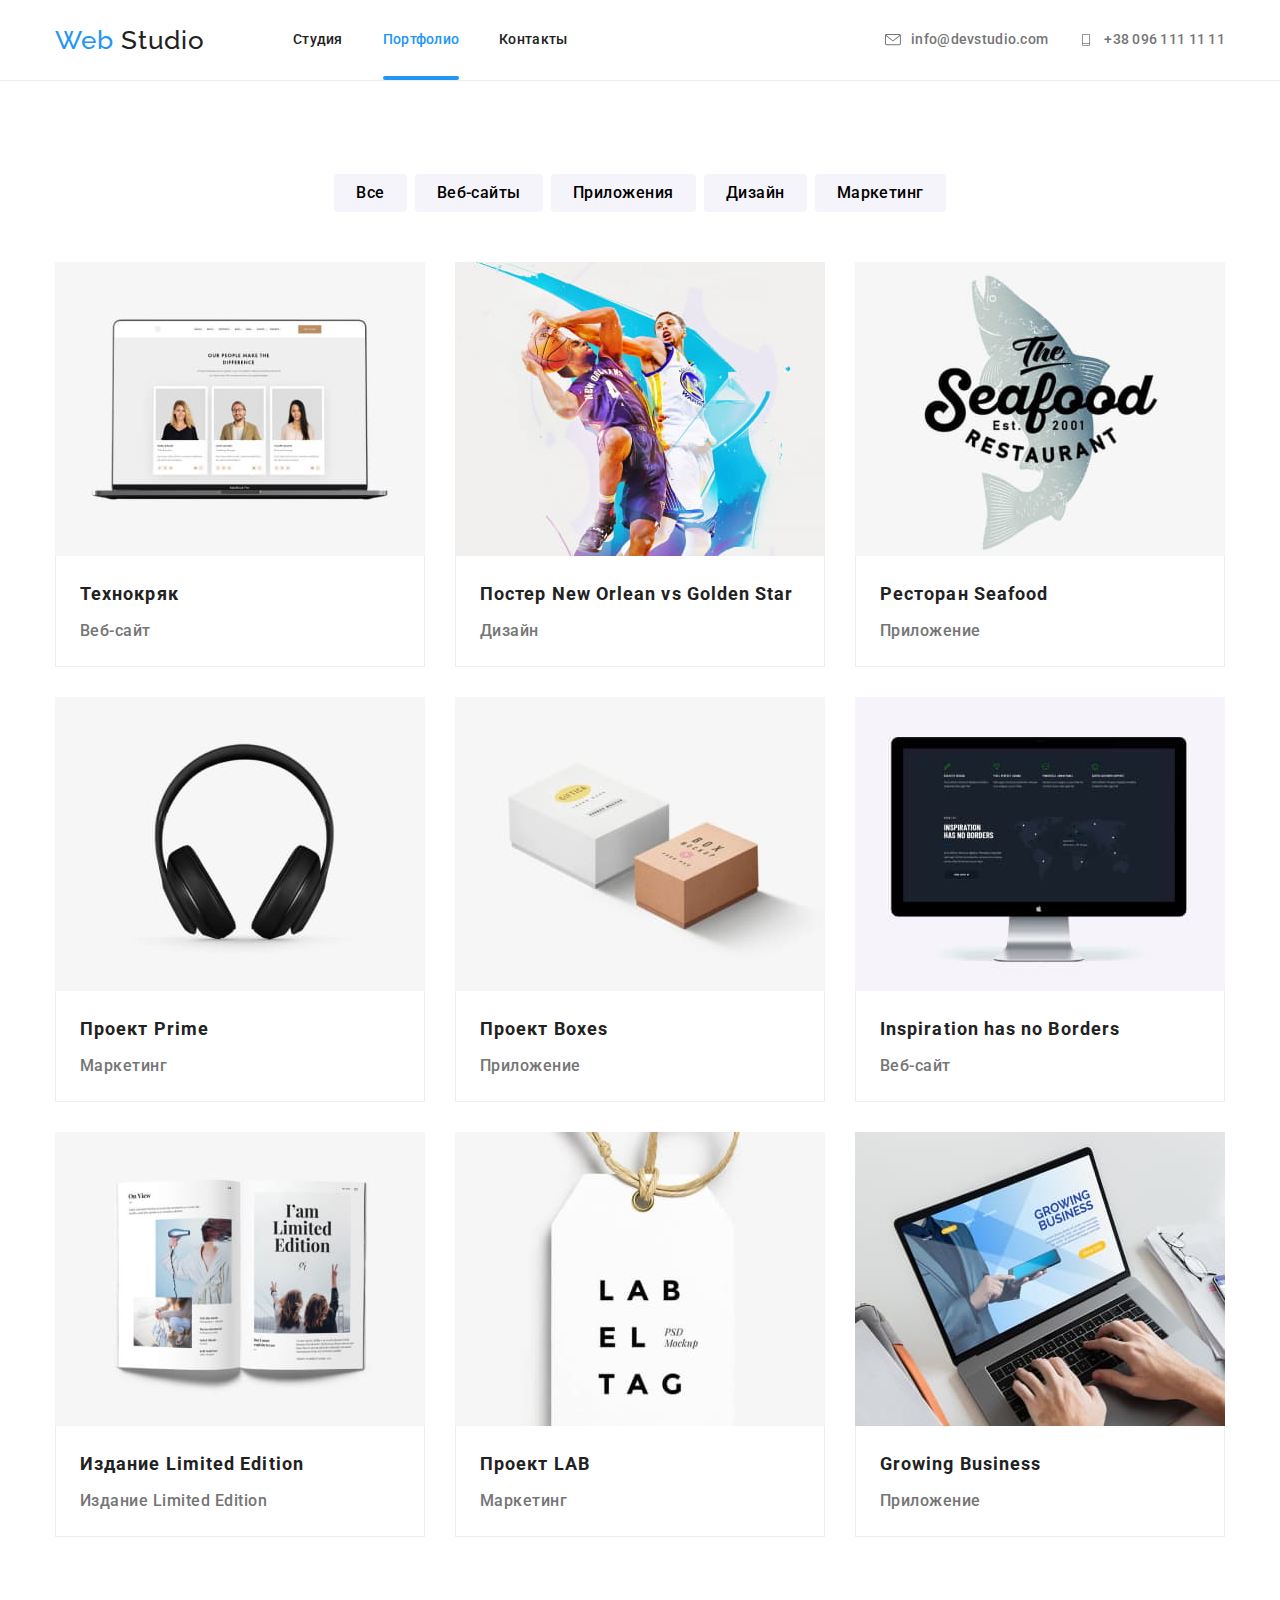
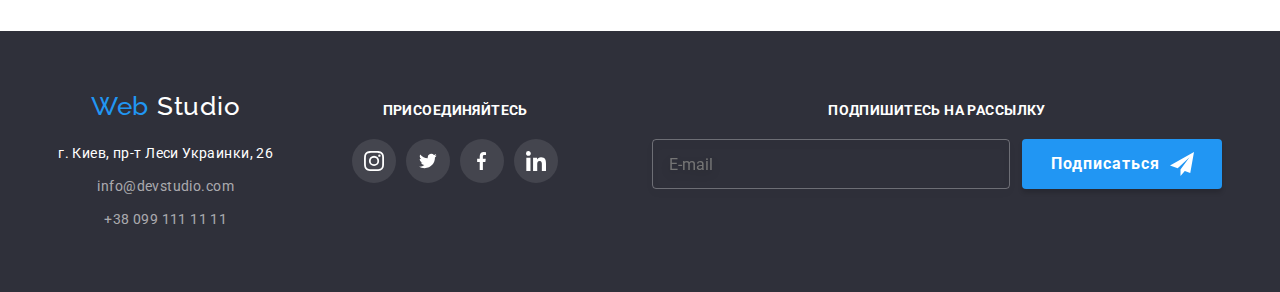
==== commit b4a42d5c: "Добавляет отзывчивую форму до точки перелома 480px" ====
--- a/portfolio.html
+++ b/portfolio.html
@@ -488,7 +488,7 @@
     <footer class="footer">
       <div class="container">
         <div class="main-info-container">
-          <a class="logo link footer" href="" lang="en"
+          <a class="logo link footer" href="./index.html" lang="en"
             ><span class="logo-web-part">Web </span>Studio</a
           >
           <ul class="footer-contacts-list list">
--- a/css/portfolio.min.css
+++ b/css/portfolio.min.css
@@ -1,2 +1,2 @@
-.modal-close,.social-nw.list .social-nw-link{display:flex;justify-content:center;align-items:center}.site-nav .nav-item .link,.contact-item .link{font-weight:500;font-size:14px;line-height:1.14;letter-spacing:0.02em}html{box-sizing:border-box}*,*::before,*::after{box-sizing:inherit;margin:0;padding:0}body{color:#212121;background-color:#fff;font-family:Roboto}h1{margin-top:0;margin-bottom:0}.image{display:block}.list{list-style:none;padding-left:0;padding-right:0;margin-top:0;margin-bottom:0}.link{font-style:normal;text-decoration:none}.container{padding-right:15px;padding-left:15px;margin-right:auto;margin-left:auto}@media screen and (min-width: 480px){.container{width:480px}}@media screen and (min-width: 768px){.container{width:768px}}@media screen and (min-width: 1200px){.container{width:1200px}}.section{margin-bottom:60px}@media screen and (min-width: 1200px){.section{margin-bottom:94px}}.section-title{margin-bottom:30px;font-weight:700;font-size:28px;line-height:1.269;letter-spacing:.03em;color:#212121;text-align:center}@media screen and (min-width: 1200px){.section-title{margin-bottom:50px;font-weight:700;font-size:36px;line-height:1.16;letter-spacing:.03em}}.button{color:#fff;background-color:#2196f3;font-weight:700;font-size:16px;line-height:1.88;letter-spacing:.06em;text-align:center;box-shadow:0px 4px 4px rgba(0,0,0,0.15);border-radius:4px;border:transparent;padding-top:10px;padding-right:32px;padding-bottom:10px;padding-left:32px;cursor:pointer}.button:active,.button:enabled{outline:none}.backdrop{position:fixed;top:0;left:0;width:100%;height:100%;background:rgba(0,0,0,0.2)}.is-hidden{opacity:0;visibility:hidden;pointer-events:none}.modal{position:absolute;top:50%;left:50%;transform:translate(-50%, -50%);width:calc(100% - 30px);height:609px;background-color:#ffffff;padding:40px}@media screen and (min-width: 480px){.modal{width:450px}}@media screen and (min-width: 1200px){.modal{width:528px;height:581px}}.modal .headline{font-weight:700;font-size:20px;line-height:1.5;letter-spacing:.03em;margin-bottom:30px;text-align:center}@media screen and (min-width: 1200px){.modal .headline{font-weight:700;font-size:20px;line-height:1.15;letter-spacing:.03em}}.close-icon{fill:#000000}.modal-close{position:absolute;top:8px;right:8px;width:30px;height:30px;border:1px solid rgba(0,0,0,0.1);border-radius:50%;background:transparent;cursor:pointer}.modal-close:active{outline:none}.modal-close:hover .close-icon,.modal-close:focus .close-icon{fill:#2196f3}.modal-form{display:flex;justify-content:center;flex-wrap:wrap}.modal-form .form-input{width:100%;height:40px;padding-left:42px;background:transparent;border:1px solid rgba(33,33,33,0.2);box-sizing:border-box;border-radius:4px;font-weight:400;font-size:14px;line-height:1.14;letter-spacing:.01em;transition:border-color 250ms cubic-bezier(0.4, 0, 0.2, 1)}@media screen and (min-width: 480px){.modal-form .form-input{width:370px}}@media screen and (min-width: 1200px){.modal-form .form-input{width:448px}}.modal-form .form-input:focus{border-color:#2196f3;outline:none}.modal-form .form-input:not(:placeholder-shown) ~ .form-lable{transform:translate(-43px, -43px)}.modal-form .button{padding-left:55px;padding-right:55px}.form-comment{width:448px;height:120px;padding:12px 16px;resize:none;margin-bottom:20px;background:transparent;border:1px solid rgba(33,33,33,0.2);box-sizing:border-box;border-radius:4px;font-weight:400;font-size:14px;line-height:1.14;letter-spacing:.01em;transition:border-color 250ms cubic-bezier(0.4, 0, 0.2, 1)}.form-comment:focus{border-color:#2196f3;outline:none}.icon{fill:#212121;width:12px;height:12px;position:absolute;top:50%;left:19px;transform:translateY(-50%);transition:fill 250ms cubic-bezier(0.4, 0, 0.2, 1)}.form-field{position:relative;margin-bottom:28px}.form-field:focus-within>.icon{fill:#2196f3}.form-field:focus-within>.form-lable{transform:translate(-43px, -43px)}.form-field:focus-within>.form-lable{color:#2196f3}.form-lable{position:absolute;top:50%;left:42px;transform:translateY(-50%);transition:transform 250ms cubic-bezier(0.4, 0, 0.2, 1),folor 250ms cubic-bezier(0.4, 0, 0.2, 1)}.checkbox-label{display:flex;align-items:center;margin-bottom:30px;cursor:pointer}.checkbox-label .checkbox{-webkit-appearance:none;-moz-appearance:none;appearance:none;position:absolute}.agree-text{font-weight:400;font-size:12px;line-height:1.667;letter-spacing:.03em;color:#757575}@media screen and (min-width: 1200px){.agree-text{font-weight:400;font-size:14px;line-height:1.71;letter-spacing:.03em}}.agree-text>a{text-decoration:underline;color:#2196f3}.checkbox-icon{display:inline-block;width:16px;height:15px;border:2px solid #212121;border-radius:4px;margin-right:7px}.checkbox-label .checkbox:checked+.checkbox-icon{background-color:#2196f3;background-image:url(../images/icon-check.svg);background-size:contain;background-origin:border-box;border-color:#2196f3}.social-nw.list{display:flex;justify-content:center;width:206px;margin-right:auto;margin-left:auto}.social-nw.list .item{align-items:center}.social-nw.list .item:not(:last-child){margin-right:10px}.social-nw.list .social-nw-link{width:44px;height:44px;border-radius:50%;transition:background-color 250ms cubic-bezier(0.4, 0, 0.2, 1)}.social-nw.list .social-nw-link:hover,.social-nw.list .social-nw-link:focus{background-color:#2196f3}.social-nw.list .social-nw-link .nw-icon{display:block;cursor:pointer;fill:#afb1b8;transition:fill 250ms cubic-bezier(0.4, 0, 0.2, 1)}.social-nw.list .social-nw-link:hover .nw-icon,.social-nw.list .social-nw-link:focus .nw-icon{fill:#ffffff}.logo{color:#212121;font-family:Raleway;font-weight:500;font-size:24px;line-height:1.1667;letter-spacing:.03em}.logo-web-part{color:#2196f3}@media screen and (min-width: 1200px){.logo{font-weight:500;font-size:26px;line-height:1.19;letter-spacing:.03em}}.header .container{position:relative}@media screen and (min-width: 768px){.header .container{display:flex;align-items:center;justify-content:space-between}}.logo-nav{display:flex;align-items:center;justify-content:space-between;min-height:60px}@media screen and (min-width: 768px){.logo-nav{margin-right:81px;min-width:141px}}@media screen and (min-width: 1200px){.logo-nav{margin-right:85px;min-width:153px}}.menu-button{display:flex;justify-content:center;align-items:center;width:40px;height:40px;padding:0;margin:0;border:0;background-color:transparent}.menu-button .icon-cross{display:none}.menu-button.is-open .icon-cross{display:block}.menu-button .mobile-menu-trigger{width:24px;height:16px}.menu-button.is-open .icon-cross .mobile-menu-trigger{width:19px;height:19px}.menu-button.is-open .icon-menu{display:none}@media screen and (min-width: 768px){.menu-button{display:none}}.menu-container{z-index:100}@media screen and (max-width: 767px){.menu-container{position:absolute;opacity:0;visibility:hidden;background-color:#ffffff;top:100%;left:0;width:100%;padding-top:60px;padding-bottom:60px;text-align:center;border-top:solid 1px #ececec;transition:opacity 250ms cubic-bezier(0.4, 0, 0.2, 1)}.menu-container.is-open{opacity:1;visibility:visible}}@media screen and (min-width: 768px){.menu-container{display:flex;align-items:center;justify-content:space-between;width:100%}}@media screen and (min-width: 768px){.navigation{display:flex;align-items:center;padding-right:84px}}.site-nav .nav-item .link{display:inline-block;color:#212121}.site-nav .nav-item .link:hover,.site-nav .nav-item .link:focus{color:#2196f3}@media screen and (max-width: 767px){.site-nav .nav-item .link{padding-left:auto;padding-right:auto}}@media screen and (min-width: 768px){.site-nav .nav-item .link{display:block;padding-top:32px;padding-bottom:32px}}.site-nav .nav-item .link.current{color:#2196f3}@media screen and (min-width: 768px){.site-nav .nav-item .link.current{position:relative}}.site-nav .nav-item .link.current::after{content:"";display:inline-block;height:4px;width:100%;background-color:#2196f3;border-radius:2px;transform:scaleX(1);transition:transform 250ms cubic-bezier(0.4, 0, 0.2, 1)}@media screen and (min-width: 768px){.site-nav .nav-item .link.current::after{position:absolute;left:0;bottom:0}}.site-nav .nav-item .link.current:hover::after,.site-nav .nav-item .link.current:focus::after{transform:scaleX(0.5)}@media screen and (max-width: 767px){.site-nav .nav-item{padding-left:auto;padding-right:auto}.site-nav .nav-item:not(:last-child){margin-bottom:40px}}@media screen and (min-width: 768px){.site-nav .nav-item:not(:last-child){margin-right:40px}}@media screen and (max-width: 767px){.site-nav{margin-bottom:60px}}@media screen and (min-width: 768px){.site-nav{display:flex}}.contacts-list{margin-left:auto}@media screen and (min-width: 1200px){.contacts-list{display:flex;align-items:center}}.link-icon{width:16px;height:12px;display:inline-block;cursor:pointer;fill:#757575;margin-right:10px;transition:fill 250ms cubic-bezier(0.4, 0, 0.2, 1)}@media screen and (max-width: 1199px){.contact-item:not(:last-child){margin-bottom:16px}}@media screen and (min-width: 1200px){.contact-item:not(:last-child){margin-right:30px}}.contact-item .link{display:inline-flex;align-items:center;color:#757575;transition:color 250ms cubic-bezier(0.4, 0, 0.2, 1)}.contact-item .link:hover,.contact-item .link:focus{color:#2196f3}.contact-item .link:hover .link-icon,.contact-item .link:focus .link-icon{fill:#2196f3}@media screen and (min-width: 1200px){.contact-item{display:flex}}.portfolio.header{margin-bottom:60px;border-bottom:solid 1px #ececec}@media screen and (min-width: 1200px){.portfolio.header{margin-bottom:93px}}.container .page-name{display:none}.filters.list{display:flex;margin-bottom:40px}@media screen and (max-width: 767px){.filters.list{flex-wrap:wrap}.filters.list :nth-child(-n+3){padding-bottom:15px}}@media screen and (min-width: 768px){.filters.list{justify-content:center;margin-bottom:50px}}.filters .item:not(:last-child){margin-right:8px}.filter-button{font-weight:500;font-size:16px;line-height:1.63;letter-spacing:.03em;text-align:center;background-color:#f5f4fa;border-radius:4px;padding-left:22px;padding-right:22px;padding-top:6px;padding-bottom:6px;border:none;transition:background-color 250ms cubic-bezier(0.4, 0, 0.2, 1),color 250ms cubic-bezier(0.4, 0, 0.2, 1),box-shadow 250ms cubic-bezier(0.4, 0, 0.2, 1)}.filter-button:hover,.filter-button:focus{background-color:#2196f3;color:#fff;background:#2196f3;box-shadow:0px 2px 2px rgba(0,0,0,0.12),0px 1px 2px rgba(0,0,0,0.08),0px 3px 1px rgba(0,0,0,0.1)}.projects.list{margin-bottom:60px}@media screen and (min-width: 768px){.projects.list{display:flex;flex-wrap:wrap}}@media screen and (min-width: 1200px){.projects.list{margin-bottom:94px}}@media screen and (min-width: 768px){.projects.list .description{width:calc((100% - 30px) / 2)}}@media screen and (min-width: 1200px){.projects.list .description{width:calc((100% - 60px) / 3)}}.projects.list .description:hover{box-shadow:1px 4px 6px rgba(0,0,0,0.16),0px 4px 4px rgba(0,0,0,0.06),0px 1px 1px rgba(0,0,0,0.12)}@media screen and (max-width: 767px){.projects.list .description:not(:last-child){margin-bottom:30px}}@media screen and (min-width: 768px) and (max-width: 1199px){.projects.list .description:nth-child(2n+1){margin-right:30px}.projects.list .description:not(:nth-last-child(-n+3)){margin-bottom:30px}}@media screen and (min-width: 1200px){.projects.list .description:not(:nth-child(3n)){margin-right:30px}.projects.list .description:not(:nth-last-child(-n+3)){margin-bottom:30px}}.project-section{border:1px solid #eeeeee;border-top:none;padding-top:20px;padding-bottom:20px}.project-name{font-weight:700;font-size:18px;line-height:2;letter-spacing:.06em;color:#212121;margin-bottom:4px;padding-left:24px}.project-type{font-weight:500;font-size:16px;line-height:1.88;letter-spacing:.03em;color:#757575;padding-left:24px}.project-description{font-weight:500;font-size:18px;line-height:1.56;letter-spacing:.03em;color:#212121;padding-left:24px;padding-right:24px;top:63px}.project-card{position:relative;overflow:hidden}.project-card .overlay{position:absolute;width:100%;height:100%;bottom:0;left:0;transform:translatey(100%);transition:transform 250ms cubic-bezier(0.4, 0, 0.2, 1);background-image:linear-gradient(rgba(33,150,243,0.9), rgba(33,150,243,0.9));padding-top:63px;padding-bottom:63px}.project-card .text{font-weight:500;font-size:18px;line-height:1.56;letter-spacing:.03em;color:#ffffff;padding-left:24px;padding-right:24px;top:63px}.project-card .image{width:100%}.projects-item.link:hover .project-card .overlay,.projects-item.link:focus .project-card .overlay{transform:translatey(0)}footer{background-color:#2f303a}footer .container{text-align:center;padding-top:60px;padding-bottom:60px}@media screen and (min-width: 768px){footer .container{display:flex;align-items:baseline;justify-content:center;flex-wrap:wrap}}footer .social-nw.list .social-nw-link{background-color:rgba(255,255,255,0.1)}footer .social-nw.list .social-nw-link .nw-icon{fill:#ffffff}footer .logo{color:#fff}footer .logo.link{display:inline-block;margin-bottom:20px;margin-right:auto}.main-info-container{padding-right:10px}@media screen and (max-width: 767px){.main-info-container{margin-bottom:60px}}@media screen and (min-width: 768px) and (max-width: 1199px){.main-info-container{margin-right:165px;margin-bottom:60px}}@media screen and (min-width: 1200px){.main-info-container{margin-right:69px}}.footer-contacts-list{font-weight:400;font-size:14px;line-height:1.71;letter-spacing:.03em;text-decoration:none}.footer-contacts-list .item:not(:last-child){margin-bottom:9px}.location{color:#fff}.footer-contacts{color:rgba(255,255,255,0.6)}@media screen and (max-width: 767px){.join-us-container{margin-bottom:60px}}@media screen and (min-width: 1200px){.join-us-container{margin-right:94px}}.join-us-text{font-weight:700;font-size:14px;line-height:1.14;letter-spacing:.03em;text-transform:uppercase;color:#ffffff;margin-bottom:20px}.subscribe.form{display:block}@media screen and (min-width: 1200px){.subscribe.form{display:flex;align-items:flex-start}}.subscribe .form-field{display:block}@media screen and (min-width: 1200px){.subscribe .form-field{display:flex;flex-direction:column;margin-right:12px}}.subscribe .button{display:block;padding-top:10px;padding-bottom:10px;padding-left:29px;padding-right:28px;display:inline-flex;align-items:center}.subscribe .button::after{content:"";display:inline-block;margin-left:10px;width:24px;height:24px;background-image:url(../images/icon-send.svg)}.subscribe-email{width:358px;height:50px;border:1px solid rgba(255,255,255,0.3);filter:drop-shadow(0px 4px 4px rgba(0,0,0,0.15));border-radius:4px;padding:15px 16px;background-color:transparent;color:#fff}.subscribe-email:focus{outline:none}
+.modal-close,.social-nw.list .social-nw-link{display:-webkit-box;display:-ms-flexbox;display:flex;-webkit-box-pack:center;-ms-flex-pack:center;justify-content:center;-webkit-box-align:center;-ms-flex-align:center;align-items:center}.site-nav .nav-item .link,.contact-item .link{font-weight:500;font-size:14px;line-height:1.14;letter-spacing:0.02em}html{-webkit-box-sizing:border-box;box-sizing:border-box}*,*::before,*::after{-webkit-box-sizing:inherit;box-sizing:inherit;margin:0;padding:0}body{color:#212121;background-color:#fff;font-family:Roboto}h1{margin-top:0;margin-bottom:0}.image{display:block}.list{list-style:none;padding-left:0;padding-right:0;margin-top:0;margin-bottom:0}.link{font-style:normal;text-decoration:none}.container{padding-right:15px;padding-left:15px;margin-right:auto;margin-left:auto}@media screen and (min-width: 480px){.container{width:480px}}@media screen and (min-width: 768px){.container{width:768px}}@media screen and (min-width: 1200px){.container{width:1200px}}.section{margin-bottom:60px}@media screen and (min-width: 1200px){.section{margin-bottom:94px}}.section-title{margin-bottom:30px;font-weight:700;font-size:28px;line-height:1.269;letter-spacing:.03em;color:#212121;text-align:center}@media screen and (min-width: 1200px){.section-title{margin-bottom:50px;font-weight:700;font-size:36px;line-height:1.16;letter-spacing:.03em}}.button{color:#fff;background-color:#2196f3;font-weight:700;font-size:16px;line-height:1.88;letter-spacing:.06em;text-align:center;-webkit-box-shadow:0px 4px 4px rgba(0,0,0,0.15);box-shadow:0px 4px 4px rgba(0,0,0,0.15);border-radius:4px;border:transparent;padding-top:10px;padding-right:32px;padding-bottom:10px;padding-left:32px;cursor:pointer}.button:active,.button:enabled{outline:none}.backdrop{position:fixed;top:0;left:0;width:100%;height:100%;background:rgba(0,0,0,0.2)}.is-hidden{opacity:0;visibility:hidden;pointer-events:none}.modal{z-index:99;position:absolute;top:50%;left:50%;-webkit-transform:translate(-50%, -50%);transform:translate(-50%, -50%);width:calc(100% - 30px);height:609px;background-color:#ffffff;padding:40px}@media screen and (min-width: 480px){.modal{width:450px}}@media screen and (min-width: 1200px){.modal{width:528px;height:581px}}.modal .headline{font-weight:700;font-size:20px;line-height:1.5;letter-spacing:.03em;margin-bottom:30px;text-align:center}@media screen and (min-width: 1200px){.modal .headline{font-weight:700;font-size:20px;line-height:1.15;letter-spacing:.03em}}.close-icon{fill:#000000}.modal-close{position:absolute;top:8px;right:8px;width:30px;height:30px;border:1px solid rgba(0,0,0,0.1);border-radius:50%;background:transparent;cursor:pointer}.modal-close:active{outline:none}.modal-close:hover .close-icon,.modal-close:focus .close-icon{fill:#2196f3}.modal-form{display:-webkit-box;display:-ms-flexbox;display:flex;-webkit-box-pack:center;-ms-flex-pack:center;justify-content:center;-ms-flex-wrap:wrap;flex-wrap:wrap}.modal-form .form-input{width:100%;height:40px;padding-left:42px;background:transparent;border:1px solid rgba(33,33,33,0.2);-webkit-box-sizing:border-box;box-sizing:border-box;border-radius:4px;font-weight:400;font-size:14px;line-height:1.14;letter-spacing:.01em;-webkit-transition:border-color 250ms cubic-bezier(0.4, 0, 0.2, 1);transition:border-color 250ms cubic-bezier(0.4, 0, 0.2, 1)}@media screen and (min-width: 480px){.modal-form .form-input{width:370px}}@media screen and (min-width: 1200px){.modal-form .form-input{width:448px}}.modal-form .form-input:focus{border-color:#2196f3;outline:none}.modal-form .form-input:not(:placeholder-shown) ~ .form-lable{-webkit-transform:translate(-43px, -43px);transform:translate(-43px, -43px)}.modal-form .button{padding-left:55px;padding-right:55px}.form-comment{width:448px;height:120px;padding:12px 16px;resize:none;margin-bottom:20px;background:transparent;border:1px solid rgba(33,33,33,0.2);-webkit-box-sizing:border-box;box-sizing:border-box;border-radius:4px;font-weight:400;font-size:14px;line-height:1.14;letter-spacing:.01em;-webkit-transition:border-color 250ms cubic-bezier(0.4, 0, 0.2, 1);transition:border-color 250ms cubic-bezier(0.4, 0, 0.2, 1)}.form-comment:focus{border-color:#2196f3;outline:none}.icon{fill:#212121;width:12px;height:12px;position:absolute;top:50%;left:19px;-webkit-transform:translateY(-50%);transform:translateY(-50%);-webkit-transition:fill 250ms cubic-bezier(0.4, 0, 0.2, 1);transition:fill 250ms cubic-bezier(0.4, 0, 0.2, 1)}.form-field{position:relative;margin-bottom:28px}.form-field:focus-within>.icon{fill:#2196f3}.form-field:focus-within>.form-lable{-webkit-transform:translate(-43px, -43px);transform:translate(-43px, -43px)}.form-field:focus-within>.form-lable{color:#2196f3}@media screen and (max-width: 479px){.form-field{width:100%}}.form-lable{position:absolute;top:50%;left:42px;-webkit-transform:translateY(-50%);transform:translateY(-50%);-webkit-transition:folor 250ms cubic-bezier(0.4, 0, 0.2, 1),-webkit-transform 250ms cubic-bezier(0.4, 0, 0.2, 1);transition:folor 250ms cubic-bezier(0.4, 0, 0.2, 1),-webkit-transform 250ms cubic-bezier(0.4, 0, 0.2, 1);transition:transform 250ms cubic-bezier(0.4, 0, 0.2, 1),folor 250ms cubic-bezier(0.4, 0, 0.2, 1);transition:transform 250ms cubic-bezier(0.4, 0, 0.2, 1),folor 250ms cubic-bezier(0.4, 0, 0.2, 1),-webkit-transform 250ms cubic-bezier(0.4, 0, 0.2, 1)}.checkbox-label{display:-webkit-box;display:-ms-flexbox;display:flex;-webkit-box-align:center;-ms-flex-align:center;align-items:center;margin-bottom:30px;cursor:pointer}.checkbox-label .checkbox{-webkit-appearance:none;-moz-appearance:none;appearance:none;position:absolute}.agree-text{font-weight:400;font-size:12px;line-height:1.667;letter-spacing:.03em;color:#757575}@media screen and (min-width: 1200px){.agree-text{font-weight:400;font-size:14px;line-height:1.71;letter-spacing:.03em}}.agree-text>a{text-decoration:underline;color:#2196f3}.checkbox-icon{display:inline-block;width:16px;height:15px;border:2px solid #212121;border-radius:4px;margin-right:7px}.checkbox-label .checkbox:checked+.checkbox-icon{background-color:#2196f3;background-image:url(../images/icon-check.svg);background-size:contain;background-origin:border-box;border-color:#2196f3}.social-nw.list{display:-webkit-box;display:-ms-flexbox;display:flex;-webkit-box-pack:center;-ms-flex-pack:center;justify-content:center;width:206px;margin-right:auto;margin-left:auto}.social-nw.list .item{-webkit-box-align:center;-ms-flex-align:center;align-items:center}.social-nw.list .item:not(:last-child){margin-right:10px}.social-nw.list .social-nw-link{width:44px;height:44px;border-radius:50%;-webkit-transition:background-color 250ms cubic-bezier(0.4, 0, 0.2, 1);transition:background-color 250ms cubic-bezier(0.4, 0, 0.2, 1)}.social-nw.list .social-nw-link:hover,.social-nw.list .social-nw-link:focus{background-color:#2196f3}.social-nw.list .social-nw-link .nw-icon{display:block;cursor:pointer;fill:#afb1b8;-webkit-transition:fill 250ms cubic-bezier(0.4, 0, 0.2, 1);transition:fill 250ms cubic-bezier(0.4, 0, 0.2, 1)}.social-nw.list .social-nw-link:hover .nw-icon,.social-nw.list .social-nw-link:focus .nw-icon{fill:#ffffff}.logo{color:#212121;font-family:Raleway;font-weight:500;font-size:24px;line-height:1.1667;letter-spacing:.03em}.logo-web-part{color:#2196f3}@media screen and (min-width: 1200px){.logo{font-weight:500;font-size:26px;line-height:1.19;letter-spacing:.03em}}.header .container{position:relative}@media screen and (min-width: 768px){.header .container{display:-webkit-box;display:-ms-flexbox;display:flex;-webkit-box-align:center;-ms-flex-align:center;align-items:center;-webkit-box-pack:justify;-ms-flex-pack:justify;justify-content:space-between}}.logo-nav{display:-webkit-box;display:-ms-flexbox;display:flex;-webkit-box-align:center;-ms-flex-align:center;align-items:center;-webkit-box-pack:justify;-ms-flex-pack:justify;justify-content:space-between;min-height:60px}@media screen and (min-width: 768px){.logo-nav{margin-right:81px;min-width:141px}}@media screen and (min-width: 1200px){.logo-nav{margin-right:85px;min-width:153px}}.menu-button{display:-webkit-box;display:-ms-flexbox;display:flex;-webkit-box-pack:center;-ms-flex-pack:center;justify-content:center;-webkit-box-align:center;-ms-flex-align:center;align-items:center;width:40px;height:40px;padding:0;margin:0;border:0;background-color:transparent}.menu-button .icon-cross{display:none}.menu-button.is-open .icon-cross{display:block}.menu-button .mobile-menu-trigger{width:24px;height:16px}.menu-button.is-open .icon-cross .mobile-menu-trigger{width:19px;height:19px}.menu-button.is-open .icon-menu{display:none}@media screen and (min-width: 768px){.menu-button{display:none}}.menu-container{z-index:100}@media screen and (max-width: 767px){.menu-container{position:absolute;opacity:0;visibility:hidden;background-color:#ffffff;top:100%;left:0;width:100%;padding-top:60px;padding-bottom:60px;text-align:center;border-top:solid 1px #ececec;-webkit-transition:opacity 250ms cubic-bezier(0.4, 0, 0.2, 1);transition:opacity 250ms cubic-bezier(0.4, 0, 0.2, 1)}.menu-container.is-open{opacity:1;visibility:visible}}@media screen and (min-width: 768px){.menu-container{display:-webkit-box;display:-ms-flexbox;display:flex;-webkit-box-align:center;-ms-flex-align:center;align-items:center;-webkit-box-pack:justify;-ms-flex-pack:justify;justify-content:space-between;width:100%}}@media screen and (min-width: 768px){.navigation{display:-webkit-box;display:-ms-flexbox;display:flex;-webkit-box-align:center;-ms-flex-align:center;align-items:center;padding-right:84px}}.site-nav .nav-item .link{display:inline-block;color:#212121}.site-nav .nav-item .link:hover,.site-nav .nav-item .link:focus{color:#2196f3}@media screen and (max-width: 767px){.site-nav .nav-item .link{padding-left:auto;padding-right:auto}}@media screen and (min-width: 768px){.site-nav .nav-item .link{display:block;padding-top:32px;padding-bottom:32px}}.site-nav .nav-item .link.current{color:#2196f3}@media screen and (min-width: 768px){.site-nav .nav-item .link.current{position:relative}}.site-nav .nav-item .link.current::after{content:"";display:inline-block;height:4px;width:100%;background-color:#2196f3;border-radius:2px;-webkit-transform:scaleX(1);transform:scaleX(1);-webkit-transition:-webkit-transform 250ms cubic-bezier(0.4, 0, 0.2, 1);transition:-webkit-transform 250ms cubic-bezier(0.4, 0, 0.2, 1);transition:transform 250ms cubic-bezier(0.4, 0, 0.2, 1);transition:transform 250ms cubic-bezier(0.4, 0, 0.2, 1), -webkit-transform 250ms cubic-bezier(0.4, 0, 0.2, 1)}@media screen and (min-width: 768px){.site-nav .nav-item .link.current::after{position:absolute;left:0;bottom:0}}.site-nav .nav-item .link.current:hover::after,.site-nav .nav-item .link.current:focus::after{-webkit-transform:scaleX(0.5);transform:scaleX(0.5)}@media screen and (max-width: 767px){.site-nav .nav-item{padding-left:auto;padding-right:auto}.site-nav .nav-item:not(:last-child){margin-bottom:40px}}@media screen and (min-width: 768px){.site-nav .nav-item:not(:last-child){margin-right:40px}}@media screen and (max-width: 767px){.site-nav{margin-bottom:60px}}@media screen and (min-width: 768px){.site-nav{display:-webkit-box;display:-ms-flexbox;display:flex}}.contacts-list{margin-left:auto}@media screen and (min-width: 1200px){.contacts-list{display:-webkit-box;display:-ms-flexbox;display:flex;-webkit-box-align:center;-ms-flex-align:center;align-items:center}}.link-icon{width:16px;height:12px;display:inline-block;cursor:pointer;fill:#757575;margin-right:10px;-webkit-transition:fill 250ms cubic-bezier(0.4, 0, 0.2, 1);transition:fill 250ms cubic-bezier(0.4, 0, 0.2, 1)}@media screen and (max-width: 1199px){.contact-item:not(:last-child){margin-bottom:16px}}@media screen and (min-width: 1200px){.contact-item:not(:last-child){margin-right:30px}}.contact-item .link{display:-webkit-inline-box;display:-ms-inline-flexbox;display:inline-flex;-webkit-box-align:center;-ms-flex-align:center;align-items:center;color:#757575;-webkit-transition:color 250ms cubic-bezier(0.4, 0, 0.2, 1);transition:color 250ms cubic-bezier(0.4, 0, 0.2, 1)}.contact-item .link:hover,.contact-item .link:focus{color:#2196f3}.contact-item .link:hover .link-icon,.contact-item .link:focus .link-icon{fill:#2196f3}@media screen and (min-width: 1200px){.contact-item{display:-webkit-box;display:-ms-flexbox;display:flex}}.portfolio.header{margin-bottom:60px;border-bottom:solid 1px #ececec}@media screen and (min-width: 1200px){.portfolio.header{margin-bottom:93px}}.container .page-name{display:none}.filters.list{display:-webkit-box;display:-ms-flexbox;display:flex;margin-bottom:40px}@media screen and (max-width: 767px){.filters.list{-ms-flex-wrap:wrap;flex-wrap:wrap}}@media screen and (min-width: 768px){.filters.list{-webkit-box-pack:center;-ms-flex-pack:center;justify-content:center;margin-bottom:50px}}.filters .item:not(:last-child){margin-right:8px}@media screen and (max-width: 767px){.filters .item:not(:last-child):nth-child(-n+3){margin-bottom:15px}}.filter-button{font-weight:500;font-size:16px;line-height:1.63;letter-spacing:.03em;text-align:center;background-color:#f5f4fa;border-radius:4px;padding-left:22px;padding-right:22px;padding-top:6px;padding-bottom:6px;border:none;-webkit-transition:background-color 250ms cubic-bezier(0.4, 0, 0.2, 1),color 250ms cubic-bezier(0.4, 0, 0.2, 1),-webkit-box-shadow 250ms cubic-bezier(0.4, 0, 0.2, 1);transition:background-color 250ms cubic-bezier(0.4, 0, 0.2, 1),color 250ms cubic-bezier(0.4, 0, 0.2, 1),-webkit-box-shadow 250ms cubic-bezier(0.4, 0, 0.2, 1);transition:background-color 250ms cubic-bezier(0.4, 0, 0.2, 1),color 250ms cubic-bezier(0.4, 0, 0.2, 1),box-shadow 250ms cubic-bezier(0.4, 0, 0.2, 1);transition:background-color 250ms cubic-bezier(0.4, 0, 0.2, 1),color 250ms cubic-bezier(0.4, 0, 0.2, 1),box-shadow 250ms cubic-bezier(0.4, 0, 0.2, 1),-webkit-box-shadow 250ms cubic-bezier(0.4, 0, 0.2, 1)}.filter-button:hover,.filter-button:focus{background-color:#2196f3;color:#fff;background:#2196f3;-webkit-box-shadow:0px 2px 2px rgba(0,0,0,0.12),0px 1px 2px rgba(0,0,0,0.08),0px 3px 1px rgba(0,0,0,0.1);box-shadow:0px 2px 2px rgba(0,0,0,0.12),0px 1px 2px rgba(0,0,0,0.08),0px 3px 1px rgba(0,0,0,0.1)}.projects.list{margin-bottom:60px}@media screen and (min-width: 768px){.projects.list{display:-webkit-box;display:-ms-flexbox;display:flex;-ms-flex-wrap:wrap;flex-wrap:wrap}}@media screen and (min-width: 1200px){.projects.list{margin-bottom:94px}}@media screen and (min-width: 768px){.projects.list .description{width:calc((100% - 30px) / 2)}}@media screen and (min-width: 1200px){.projects.list .description{width:calc((100% - 60px) / 3)}}.projects.list .description:hover{-webkit-box-shadow:1px 4px 6px rgba(0,0,0,0.16),0px 4px 4px rgba(0,0,0,0.06),0px 1px 1px rgba(0,0,0,0.12);box-shadow:1px 4px 6px rgba(0,0,0,0.16),0px 4px 4px rgba(0,0,0,0.06),0px 1px 1px rgba(0,0,0,0.12)}@media screen and (max-width: 767px){.projects.list .description:not(:last-child){margin-bottom:30px}}@media screen and (min-width: 768px) and (max-width: 1199px){.projects.list .description:nth-child(2n+1){margin-right:30px}.projects.list .description:not(:nth-last-child(-n+3)){margin-bottom:30px}}@media screen and (min-width: 1200px){.projects.list .description:not(:nth-child(3n)){margin-right:30px}.projects.list .description:not(:nth-last-child(-n+3)){margin-bottom:30px}}.project-section{border:1px solid #eeeeee;border-top:none;padding-top:20px;padding-bottom:20px}.project-name{font-weight:700;font-size:18px;line-height:2;letter-spacing:.06em;color:#212121;margin-bottom:4px;padding-left:24px}.project-type{font-weight:500;font-size:16px;line-height:1.88;letter-spacing:.03em;color:#757575;padding-left:24px}.project-description{font-weight:500;font-size:18px;line-height:1.56;letter-spacing:.03em;color:#212121;padding-left:24px;padding-right:24px;top:63px}.project-card{position:relative;overflow:hidden}.project-card .overlay{position:absolute;width:100%;height:100%;bottom:0;left:0;-webkit-transform:translatey(100%);transform:translatey(100%);-webkit-transition:-webkit-transform 250ms cubic-bezier(0.4, 0, 0.2, 1);transition:-webkit-transform 250ms cubic-bezier(0.4, 0, 0.2, 1);transition:transform 250ms cubic-bezier(0.4, 0, 0.2, 1);transition:transform 250ms cubic-bezier(0.4, 0, 0.2, 1), -webkit-transform 250ms cubic-bezier(0.4, 0, 0.2, 1);background-image:-webkit-gradient(linear, left top, left bottom, from(rgba(33,150,243,0.9)), to(rgba(33,150,243,0.9)));background-image:linear-gradient(rgba(33,150,243,0.9), rgba(33,150,243,0.9));padding-top:63px;padding-bottom:63px}.project-card .text{font-weight:500;font-size:18px;line-height:1.56;letter-spacing:.03em;color:#ffffff;padding-left:24px;padding-right:24px;top:63px}.project-card .image{width:100%}.projects-item.link:hover .project-card .overlay,.projects-item.link:focus .project-card .overlay{-webkit-transform:translatey(0);transform:translatey(0)}footer{background-color:#2f303a}footer .container{text-align:center;padding-top:60px;padding-bottom:60px}@media screen and (min-width: 768px){footer .container{display:-webkit-box;display:-ms-flexbox;display:flex;-webkit-box-align:baseline;-ms-flex-align:baseline;align-items:baseline;-webkit-box-pack:center;-ms-flex-pack:center;justify-content:center;-ms-flex-wrap:wrap;flex-wrap:wrap}}footer .social-nw.list .social-nw-link{background-color:rgba(255,255,255,0.1)}footer .social-nw.list .social-nw-link .nw-icon{fill:#ffffff}footer .logo{color:#fff}footer .logo.link{display:inline-block;margin-bottom:20px;margin-right:auto}.main-info-container{padding-right:10px}@media screen and (max-width: 767px){.main-info-container{margin-bottom:60px}}@media screen and (min-width: 768px) and (max-width: 1199px){.main-info-container{margin-right:165px;margin-bottom:60px}}@media screen and (min-width: 1200px){.main-info-container{margin-right:69px}}.footer-contacts-list{font-weight:400;font-size:14px;line-height:1.71;letter-spacing:.03em;text-decoration:none}.footer-contacts-list .item:not(:last-child){margin-bottom:9px}.location{color:#fff}.footer-contacts{color:rgba(255,255,255,0.6)}@media screen and (max-width: 767px){.join-us-container{margin-bottom:60px}}@media screen and (min-width: 1200px){.join-us-container{margin-right:94px}}.join-us-text{font-weight:700;font-size:14px;line-height:1.14;letter-spacing:.03em;text-transform:uppercase;color:#ffffff;margin-bottom:20px}.subscribe.form{display:block}@media screen and (min-width: 1200px){.subscribe.form{display:-webkit-box;display:-ms-flexbox;display:flex;-webkit-box-align:start;-ms-flex-align:start;align-items:flex-start}}.subscribe .form-field{display:block}@media screen and (min-width: 1200px){.subscribe .form-field{display:-webkit-box;display:-ms-flexbox;display:flex;-webkit-box-orient:vertical;-webkit-box-direction:normal;-ms-flex-direction:column;flex-direction:column;margin-right:12px}}.subscribe .button{display:block;padding-top:10px;padding-bottom:10px;padding-left:29px;padding-right:28px;display:-webkit-inline-box;display:-ms-inline-flexbox;display:inline-flex;-webkit-box-align:center;-ms-flex-align:center;align-items:center}.subscribe .button::after{content:"";display:inline-block;margin-left:10px;width:24px;height:24px;background-image:url(../images/icon-send.svg)}.subscribe-email{width:358px;height:50px;border:1px solid rgba(255,255,255,0.3);-webkit-filter:drop-shadow(0px 4px 4px rgba(0,0,0,0.15));filter:drop-shadow(0px 4px 4px rgba(0,0,0,0.15));border-radius:4px;padding:15px 16px;background-color:transparent;color:#fff}.subscribe-email:focus{outline:none}
 /*# sourceMappingURL=portfolio.min.css.map */